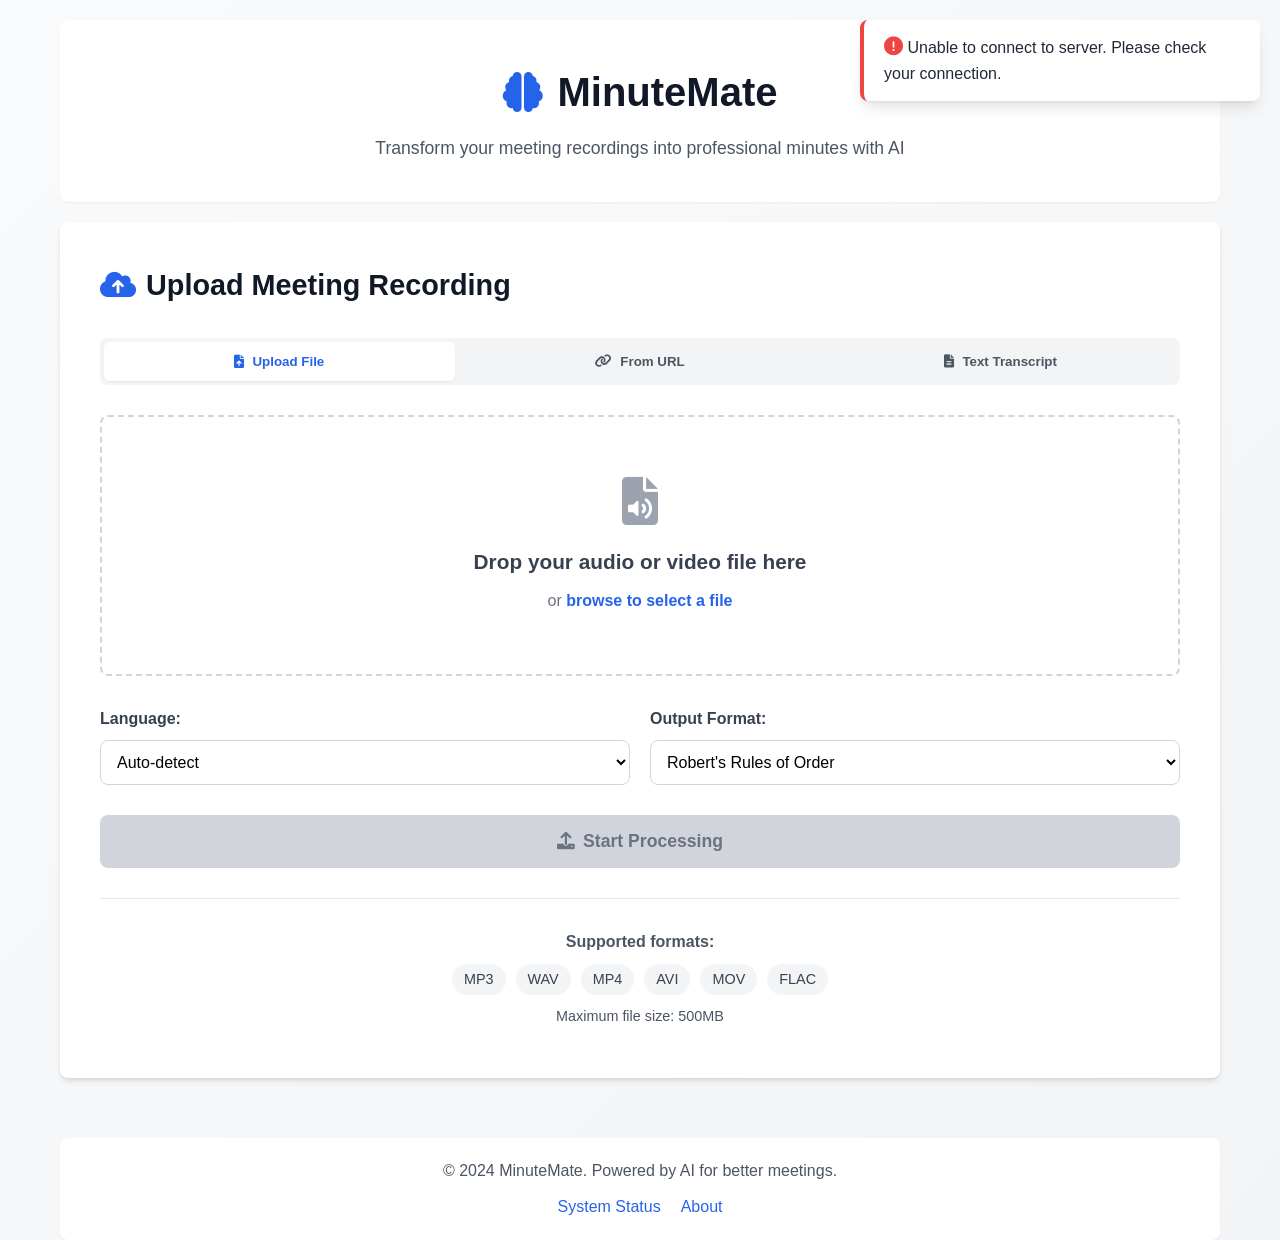
==== frontend/index.html @ aeebe265 "basic working" ====
<!DOCTYPE html>
<html lang="en">
<head>
    <meta charset="UTF-8">
    <meta name="viewport" content="width=device-width, initial-scale=1.0">
    <title>MinuteMate - AI-Powered Meeting Minutes</title>
    <link rel="stylesheet" href="styles.css">
    <link href="https://cdnjs.cloudflare.com/ajax/libs/font-awesome/6.0.0/css/all.min.css" rel="stylesheet">
</head>
<body>
    <div class="container">
        <!-- Header -->
        <header class="header">
            <div class="logo">
                <i class="fas fa-brain"></i>
                <h1>MinuteMate</h1>
            </div>
            <p class="tagline">Transform your meeting recordings into professional minutes with AI</p>
        </header>

        <!-- Main Content -->
        <main class="main-content">
            <!-- Upload Section -->
            <section id="upload-section" class="section active">
                <div class="upload-container">
                    <h2><i class="fas fa-cloud-upload-alt"></i> Upload Meeting Recording</h2>

                    <!-- Upload Method Selector -->
                    <div class="upload-method-selector">
                        <button class="method-btn active" id="file-method-btn" data-method="file">
                            <i class="fas fa-file-upload"></i>
                            Upload File
                        </button>
                        <button class="method-btn" id="url-method-btn" data-method="url">
                            <i class="fas fa-link"></i>
                            From URL
                        </button>
                        <button class="method-btn" id="transcript-method-btn" data-method="transcript">
                            <i class="fas fa-file-alt"></i>
                            Text Transcript
                        </button>
                    </div>
                    
                    <!-- File Upload Area -->
                    <div class="upload-area" id="upload-area">
                        <div class="upload-content">
                            <i class="fas fa-file-audio upload-icon"></i>
                            <h3>Drop your audio or video file here</h3>
                            <p>or <span class="browse-link">browse to select a file</span></p>
                            <input type="file" id="file-input" accept="audio/*,video/*" hidden>
                        </div>
                    </div>

                    <!-- URL Upload Area -->
                    <div class="url-upload-area" id="url-upload-area" style="display: none;">
                        <div class="url-input-container">
                            <i class="fas fa-link url-icon"></i>
                            <h3>Enter Meeting Recording URL</h3>
                            <p>Paste the URL of your meeting recording (Zoom, Google Meet, etc.)</p>

                            <div class="url-input-group">
                                <input type="url" id="url-input" placeholder="https://example.com/recording.mp4" />
                                <button type="button" id="url-validate-btn">
                                    <i class="fas fa-check"></i>
                                    Validate
                                </button>
                            </div>

                            <div class="url-filename-group" style="display: none;">
                                <label for="url-filename">Custom filename (optional):</label>
                                <input type="text" id="url-filename" placeholder="my-meeting-recording.mp4" />
                            </div>
                        </div>

                        <div class="url-examples">
                            <p><strong>Supported URL types:</strong></p>
                            <div class="platform-tags">
                                <span class="platform-tag">Zoom Cloud</span>
                                <span class="platform-tag">Google Drive</span>
                                <span class="platform-tag">Dropbox</span>
                                <span class="platform-tag">OneDrive</span>
                                <span class="platform-tag">Direct Links</span>
                            </div>

                            <div class="url-help">
                                <p><strong>Examples of supported URLs:</strong></p>
                                <ul>
                                    <li>Zoom cloud recording download links</li>
                                    <li>Google Drive direct download links</li>
                                    <li>Dropbox shared file links</li>
                                    <li>Direct HTTP/HTTPS links to .mp3, .mp4, .wav files</li>
                                </ul>

                                <p><strong>Note:</strong> YouTube, Vimeo, and other streaming platforms are not supported. Please download the file first and upload it directly.</p>
                            </div>
                        </div>
                    </div>

                    <!-- Transcript Upload Area -->
                    <div class="transcript-upload-area" id="transcript-upload-area" style="display: none;">
                        <div class="transcript-input-container">
                            <i class="fas fa-file-alt transcript-icon"></i>
                            <h3>Upload or Paste Meeting Transcript</h3>
                            <p>Upload a text file or paste your meeting transcript directly</p>

                            <!-- File Upload Option -->
                            <div class="transcript-file-upload">
                                <div class="upload-area small">
                                    <div class="upload-content">
                                        <i class="fas fa-file-text upload-icon"></i>
                                        <p class="upload-text">Drop transcript file here</p>
                                        <p class="upload-subtext">or click to browse</p>
                                        <p class="file-types">Supports: TXT, DOCX, PDF</p>
                                    </div>
                                    <input type="file" id="transcript-file-input" accept=".txt,.doc,.docx,.pdf" hidden>
                                </div>
                            </div>

                            <!-- Text Input Option -->
                            <div class="transcript-text-section">
                                <h4>Or paste your transcript text:</h4>
                                <textarea id="transcript-text" placeholder="Paste your meeting transcript here...

Example:
John Smith: Good morning everyone, let's start today's meeting.
Jane Doe: Thank you John. First item on the agenda is the budget review.
Bob Johnson: I'd like to make a motion to approve the quarterly budget.
Alice Williams: I second that motion.
John Smith: All in favor? [Multiple voices: Aye] Motion carries."></textarea>
                                <div class="transcript-actions">
                                    <button class="btn secondary" id="clear-transcript-btn">Clear Text</button>
                                    <button class="btn primary" id="process-transcript-btn">Process Transcript</button>
                                </div>
                            </div>
                        </div>
                    </div>

                    <div class="file-info" id="file-info" style="display: none;">
                        <div class="file-details">
                            <i class="fas fa-file"></i>
                            <div class="file-text">
                                <span class="file-name" id="file-name"></span>
                                <span class="file-size" id="file-size"></span>
                            </div>
                            <button class="remove-file" id="remove-file">
                                <i class="fas fa-times"></i>
                            </button>
                        </div>
                    </div>

                    <div class="upload-options">
                        <div class="option-group">
                            <label for="language-select">Language:</label>
                            <select id="language-select">
                                <option value="auto">Auto-detect</option>
                                <option value="en">English</option>
                                <option value="es">Spanish</option>
                                <option value="fr">French</option>
                                <option value="de">German</option>
                                <option value="it">Italian</option>
                                <option value="pt">Portuguese</option>
                            </select>
                        </div>
                        
                        <div class="option-group">
                            <label for="format-select">Output Format:</label>
                            <select id="format-select">
                                <option value="roberts_rules">Robert's Rules of Order</option>
                                <option value="informal">Informal</option>
                                <option value="corporate">Corporate</option>
                            </select>
                        </div>
                    </div>

                    <button class="upload-btn" id="upload-btn" disabled>
                        <i class="fas fa-upload"></i>
                        Start Processing
                    </button>

                    <div class="supported-formats">
                        <p><strong>Supported formats:</strong></p>
                        <div class="format-tags">
                            <span class="format-tag">MP3</span>
                            <span class="format-tag">WAV</span>
                            <span class="format-tag">MP4</span>
                            <span class="format-tag">AVI</span>
                            <span class="format-tag">MOV</span>
                            <span class="format-tag">FLAC</span>
                        </div>
                        <p class="size-limit">Maximum file size: 500MB</p>
                    </div>
                </div>
            </section>

            <!-- Processing Section -->
            <section id="processing-section" class="section">
                <div class="processing-container">
                    <h2><i class="fas fa-cogs"></i> Processing Your Recording</h2>
                    
                    <div class="job-info">
                        <div class="job-detail">
                            <span class="label">Job ID:</span>
                            <span class="value" id="job-id"></span>
                        </div>
                        <div class="job-detail">
                            <span class="label">File:</span>
                            <span class="value" id="processing-filename"></span>
                        </div>
                        <div class="job-detail">
                            <span class="label">Size:</span>
                            <span class="value" id="processing-filesize"></span>
                        </div>
                    </div>

                    <div class="progress-container">
                        <div class="progress-bar">
                            <div class="progress-fill" id="progress-fill"></div>
                        </div>
                        <div class="progress-text">
                            <span id="progress-percentage">0%</span>
                            <span id="progress-stage">Uploading...</span>
                        </div>
                    </div>

                    <div class="processing-steps">
                        <div class="step" id="step-upload">
                            <div class="step-icon">
                                <i class="fas fa-upload"></i>
                            </div>
                            <div class="step-content">
                                <h4>Upload & Validation</h4>
                                <p>Uploading and validating your file</p>
                            </div>
                            <div class="step-status">
                                <i class="fas fa-spinner fa-spin"></i>
                            </div>
                        </div>

                        <div class="step" id="step-transcription">
                            <div class="step-icon">
                                <i class="fas fa-microphone"></i>
                            </div>
                            <div class="step-content">
                                <h4>Transcription</h4>
                                <p>Converting audio to text using AI</p>
                            </div>
                            <div class="step-status">
                                <i class="fas fa-clock"></i>
                            </div>
                        </div>

                        <div class="step" id="step-parsing">
                            <div class="step-icon">
                                <i class="fas fa-search"></i>
                            </div>
                            <div class="step-content">
                                <h4>Content Analysis</h4>
                                <p>Identifying motions, votes, and discussions</p>
                            </div>
                            <div class="step-status">
                                <i class="fas fa-clock"></i>
                            </div>
                        </div>

                        <div class="step" id="step-formatting">
                            <div class="step-icon">
                                <i class="fas fa-file-alt"></i>
                            </div>
                            <div class="step-content">
                                <h4>Formatting</h4>
                                <p>Creating professional meeting minutes</p>
                            </div>
                            <div class="step-status">
                                <i class="fas fa-clock"></i>
                            </div>
                        </div>
                    </div>

                    <div class="processing-actions">
                        <button class="cancel-btn" id="cancel-btn">
                            <i class="fas fa-times"></i>
                            Cancel Processing
                        </button>
                    </div>
                </div>
            </section>

            <!-- Results Section -->
            <section id="results-section" class="section">
                <div class="results-container">
                    <h2><i class="fas fa-check-circle"></i> Processing Complete!</h2>
                    
                    <div class="results-summary">
                        <div class="summary-item">
                            <i class="fas fa-clock"></i>
                            <div>
                                <span class="summary-label">Processing Time</span>
                                <span class="summary-value" id="processing-time"></span>
                            </div>
                        </div>
                        <div class="summary-item">
                            <i class="fas fa-users"></i>
                            <div>
                                <span class="summary-label">Attendees Found</span>
                                <span class="summary-value" id="attendees-count"></span>
                            </div>
                        </div>
                        <div class="summary-item">
                            <i class="fas fa-gavel"></i>
                            <div>
                                <span class="summary-label">Motions Identified</span>
                                <span class="summary-value" id="motions-count"></span>
                            </div>
                        </div>
                    </div>

                    <div class="download-section">
                        <h3>Download Your Meeting Minutes</h3>
                        <div class="download-options">
                            <button class="download-btn primary" id="download-docx">
                                <i class="fas fa-file-alt"></i>
                                Download Meeting Minutes
                            </button>
                            <button class="download-btn secondary" id="download-pdf">
                                <i class="fas fa-file-alt"></i>
                                Download (JSON Format)
                            </button>
                            <button class="download-btn secondary" id="view-preview">
                                <i class="fas fa-eye"></i>
                                Preview
                            </button>
                        </div>
                    </div>

                    <div class="results-actions">
                        <button class="new-upload-btn" id="new-upload-btn">
                            <i class="fas fa-plus"></i>
                            Process Another Recording
                        </button>
                    </div>
                </div>
            </section>

            <!-- Error Section -->
            <section id="error-section" class="section">
                <div class="error-container">
                    <h2><i class="fas fa-exclamation-triangle"></i> Processing Failed</h2>
                    
                    <div class="error-message">
                        <p id="error-text"></p>
                        <p class="error-id">Error ID: <span id="error-id"></span></p>
                    </div>

                    <div class="error-actions">
                        <button class="retry-btn" id="retry-btn">
                            <i class="fas fa-redo"></i>
                            Try Again
                        </button>
                        <button class="new-upload-btn" id="error-new-upload-btn">
                            <i class="fas fa-upload"></i>
                            Upload Different File
                        </button>
                    </div>
                </div>
            </section>
        </main>

        <!-- Footer -->
        <footer class="footer">
            <p>&copy; 2024 MinuteMate. Powered by AI for better meetings.</p>
            <div class="footer-links">
                <a href="#" id="health-check">System Status</a>
                <a href="#" id="about-link">About</a>
            </div>
        </footer>
    </div>

    <!-- Loading Overlay -->
    <div class="loading-overlay" id="loading-overlay">
        <div class="loading-spinner">
            <i class="fas fa-spinner fa-spin"></i>
            <p>Loading...</p>
        </div>
    </div>

    <!-- Notification Toast -->
    <div class="toast" id="toast">
        <div class="toast-content">
            <i class="toast-icon"></i>
            <span class="toast-message"></span>
        </div>
    </div>

    <script src="script.js"></script>
</body>
</html>
---- frontend/styles.css ----
/* MinuteMate Frontend Styles */

:root {
    --primary-color: #2563eb;
    --primary-dark: #1d4ed8;
    --secondary-color: #10b981;
    --danger-color: #ef4444;
    --warning-color: #f59e0b;
    --gray-50: #f9fafb;
    --gray-100: #f3f4f6;
    --gray-200: #e5e7eb;
    --gray-300: #d1d5db;
    --gray-400: #9ca3af;
    --gray-500: #6b7280;
    --gray-600: #4b5563;
    --gray-700: #374151;
    --gray-800: #1f2937;
    --gray-900: #111827;
    --border-radius: 8px;
    --shadow-sm: 0 1px 2px 0 rgb(0 0 0 / 0.05);
    --shadow-md: 0 4px 6px -1px rgb(0 0 0 / 0.1), 0 2px 4px -2px rgb(0 0 0 / 0.1);
    --shadow-lg: 0 10px 15px -3px rgb(0 0 0 / 0.1), 0 4px 6px -4px rgb(0 0 0 / 0.1);
    --transition: all 0.2s ease-in-out;
}

* {
    margin: 0;
    padding: 0;
    box-sizing: border-box;
}

body {
    font-family: -apple-system, BlinkMacSystemFont, 'Segoe UI', Roboto, Oxygen, Ubuntu, Cantarell, sans-serif;
    line-height: 1.6;
    color: var(--gray-800);
    background: linear-gradient(135deg, var(--gray-50) 0%, var(--gray-100) 100%);
    min-height: 100vh;
}

.container {
    max-width: 1200px;
    margin: 0 auto;
    padding: 0 20px;
    min-height: 100vh;
    display: flex;
    flex-direction: column;
}

/* Header */
.header {
    text-align: center;
    padding: 40px 0;
    background: white;
    margin: 20px 0;
    border-radius: var(--border-radius);
    box-shadow: var(--shadow-sm);
}

.logo {
    display: flex;
    align-items: center;
    justify-content: center;
    gap: 15px;
    margin-bottom: 10px;
}

.logo i {
    font-size: 2.5rem;
    color: var(--primary-color);
}

.logo h1 {
    font-size: 2.5rem;
    font-weight: 700;
    color: var(--gray-900);
}

.tagline {
    font-size: 1.1rem;
    color: var(--gray-600);
    max-width: 600px;
    margin: 0 auto;
}

/* Main Content */
.main-content {
    flex: 1;
    margin-bottom: 40px;
}

.section {
    display: none;
    background: white;
    border-radius: var(--border-radius);
    box-shadow: var(--shadow-md);
    padding: 40px;
    margin-bottom: 20px;
}

.section.active {
    display: block;
}

.section h2 {
    font-size: 1.8rem;
    font-weight: 600;
    color: var(--gray-900);
    margin-bottom: 30px;
    display: flex;
    align-items: center;
    gap: 10px;
}

.section h2 i {
    color: var(--primary-color);
}

/* Upload Section */
.upload-method-selector {
    display: flex;
    gap: 10px;
    margin-bottom: 30px;
    background: var(--gray-100);
    padding: 4px;
    border-radius: var(--border-radius);
}

.method-btn {
    flex: 1;
    padding: 12px 20px;
    border: none;
    border-radius: calc(var(--border-radius) - 2px);
    background: transparent;
    color: var(--gray-600);
    font-weight: 600;
    cursor: pointer;
    transition: var(--transition);
    display: flex;
    align-items: center;
    justify-content: center;
    gap: 8px;
}

.method-btn.active {
    background: white;
    color: var(--primary-color);
    box-shadow: var(--shadow-sm);
}

.method-btn:hover:not(.active) {
    color: var(--gray-800);
}

.upload-area {
    border: 2px dashed var(--gray-300);
    border-radius: var(--border-radius);
    padding: 60px 20px;
    text-align: center;
    transition: var(--transition);
    cursor: pointer;
    margin-bottom: 30px;
}

.upload-area:hover,
.upload-area.dragover {
    border-color: var(--primary-color);
    background-color: var(--gray-50);
}

.upload-content {
    pointer-events: none;
}

.upload-icon {
    font-size: 3rem;
    color: var(--gray-400);
    margin-bottom: 20px;
}

.upload-area h3 {
    font-size: 1.3rem;
    color: var(--gray-700);
    margin-bottom: 10px;
}

.upload-area p {
    color: var(--gray-500);
    font-size: 1rem;
}

.browse-link {
    color: var(--primary-color);
    font-weight: 600;
    cursor: pointer;
}

.browse-link:hover {
    text-decoration: underline;
}

/* URL Upload Area */
.url-upload-area {
    border: 2px solid var(--gray-300);
    border-radius: var(--border-radius);
    padding: 40px 20px;
    text-align: center;
    margin-bottom: 30px;
    background: var(--gray-50);
}

.url-input-container {
    max-width: 500px;
    margin: 0 auto;
}

.url-icon {
    font-size: 3rem;
    color: var(--primary-color);
    margin-bottom: 20px;
}

.url-upload-area h3 {
    font-size: 1.3rem;
    color: var(--gray-700);
    margin-bottom: 10px;
}

.url-upload-area p {
    color: var(--gray-500);
    font-size: 1rem;
    margin-bottom: 25px;
}

.url-input-group {
    display: flex;
    gap: 10px;
    margin-bottom: 20px;
}

.url-input-group input[type="url"] {
    flex: 1;
    padding: 12px 16px;
    border: 1px solid var(--gray-300);
    border-radius: var(--border-radius);
    font-size: 1rem;
    transition: var(--transition);
}

.url-input-group input[type="url"]:focus {
    outline: none;
    border-color: var(--primary-color);
    box-shadow: 0 0 0 3px rgb(37 99 235 / 0.1);
}

.url-input-group input[type="url"].error {
    border-color: var(--danger-color);
    box-shadow: 0 0 0 3px rgb(239 68 68 / 0.1);
}

.url-input-group input[type="url"].valid {
    border-color: var(--secondary-color);
    box-shadow: 0 0 0 3px rgb(16 185 129 / 0.1);
}

#url-validate-btn {
    padding: 12px 20px;
    border: none;
    border-radius: var(--border-radius);
    background: var(--primary-color);
    color: white;
    font-weight: 600;
    cursor: pointer;
    transition: var(--transition);
    display: flex;
    align-items: center;
    gap: 8px;
    white-space: nowrap;
}

#url-validate-btn:hover {
    background: var(--primary-dark);
}

#url-validate-btn:disabled {
    background: var(--gray-300);
    color: var(--gray-500);
    cursor: not-allowed;
}

.url-filename-group {
    margin-bottom: 20px;
}

.url-filename-group label {
    display: block;
    font-weight: 600;
    color: var(--gray-700);
    margin-bottom: 8px;
    text-align: left;
}

.url-filename-group input {
    width: 100%;
    padding: 12px 16px;
    border: 1px solid var(--gray-300);
    border-radius: var(--border-radius);
    font-size: 1rem;
    transition: var(--transition);
}

.url-filename-group input:focus {
    outline: none;
    border-color: var(--primary-color);
    box-shadow: 0 0 0 3px rgb(37 99 235 / 0.1);
}

.url-examples {
    margin-top: 30px;
    padding-top: 20px;
    border-top: 1px solid var(--gray-200);
}

.url-examples p {
    color: var(--gray-600);
    margin-bottom: 10px;
}

.platform-tags {
    display: flex;
    justify-content: center;
    gap: 10px;
    flex-wrap: wrap;
}

.platform-tag {
    background: var(--primary-color);
    color: white;
    padding: 4px 12px;
    border-radius: 20px;
    font-size: 0.9rem;
    font-weight: 500;
}

.url-help {
    margin-top: 20px;
    padding: 20px;
    background: var(--gray-100);
    border-radius: var(--border-radius);
    text-align: left;
}

.url-help p {
    margin-bottom: 10px;
    color: var(--gray-700);
    font-size: 0.9rem;
}

.url-help ul {
    margin: 10px 0 15px 20px;
    color: var(--gray-600);
    font-size: 0.9rem;
}

.url-help li {
    margin-bottom: 5px;
}

/* File Info */
.file-info {
    background: var(--gray-50);
    border: 1px solid var(--gray-200);
    border-radius: var(--border-radius);
    padding: 20px;
    margin-bottom: 30px;
}

.file-details {
    display: flex;
    align-items: center;
    gap: 15px;
}

.file-details i {
    font-size: 1.5rem;
    color: var(--primary-color);
}

.file-text {
    flex: 1;
    display: flex;
    flex-direction: column;
}

.file-name {
    font-weight: 600;
    color: var(--gray-900);
}

.file-size {
    font-size: 0.9rem;
    color: var(--gray-500);
}

.remove-file {
    background: none;
    border: none;
    color: var(--gray-400);
    cursor: pointer;
    padding: 5px;
    border-radius: 50%;
    transition: var(--transition);
}

.remove-file:hover {
    background: var(--gray-200);
    color: var(--danger-color);
}

/* Upload Options */
.upload-options {
    display: grid;
    grid-template-columns: 1fr 1fr;
    gap: 20px;
    margin-bottom: 30px;
}

.option-group {
    display: flex;
    flex-direction: column;
    gap: 8px;
}

.option-group label {
    font-weight: 600;
    color: var(--gray-700);
}

.option-group select {
    padding: 12px;
    border: 1px solid var(--gray-300);
    border-radius: var(--border-radius);
    font-size: 1rem;
    background: white;
    transition: var(--transition);
}

.option-group select:focus {
    outline: none;
    border-color: var(--primary-color);
    box-shadow: 0 0 0 3px rgb(37 99 235 / 0.1);
}

/* Buttons */
.upload-btn,
.download-btn,
.cancel-btn,
.retry-btn,
.new-upload-btn {
    padding: 12px 24px;
    border: none;
    border-radius: var(--border-radius);
    font-size: 1rem;
    font-weight: 600;
    cursor: pointer;
    transition: var(--transition);
    display: inline-flex;
    align-items: center;
    gap: 8px;
    text-decoration: none;
}

.upload-btn {
    background: var(--primary-color);
    color: white;
    width: 100%;
    justify-content: center;
    padding: 16px;
    font-size: 1.1rem;
}

.upload-btn:hover:not(:disabled) {
    background: var(--primary-dark);
    transform: translateY(-1px);
    box-shadow: var(--shadow-lg);
}

.upload-btn:disabled {
    background: var(--gray-300);
    color: var(--gray-500);
    cursor: not-allowed;
}

.download-btn.primary {
    background: var(--secondary-color);
    color: white;
}

.download-btn.secondary {
    background: var(--gray-100);
    color: var(--gray-700);
    border: 1px solid var(--gray-300);
}

.download-btn:hover {
    transform: translateY(-1px);
    box-shadow: var(--shadow-md);
}

.cancel-btn {
    background: var(--danger-color);
    color: white;
}

.retry-btn,
.new-upload-btn {
    background: var(--primary-color);
    color: white;
}

/* Supported Formats */
.supported-formats {
    text-align: center;
    margin-top: 30px;
    padding-top: 30px;
    border-top: 1px solid var(--gray-200);
}

.supported-formats p {
    color: var(--gray-600);
    margin-bottom: 10px;
}

.format-tags {
    display: flex;
    justify-content: center;
    gap: 10px;
    flex-wrap: wrap;
    margin-bottom: 10px;
}

.format-tag {
    background: var(--gray-100);
    color: var(--gray-700);
    padding: 4px 12px;
    border-radius: 20px;
    font-size: 0.9rem;
    font-weight: 500;
}

.size-limit {
    font-size: 0.9rem;
    color: var(--gray-500);
}

/* Processing Section */
.job-info {
    background: var(--gray-50);
    border-radius: var(--border-radius);
    padding: 20px;
    margin-bottom: 30px;
}

.job-detail {
    display: flex;
    justify-content: space-between;
    margin-bottom: 10px;
}

.job-detail:last-child {
    margin-bottom: 0;
}

.job-detail .label {
    font-weight: 600;
    color: var(--gray-700);
}

.job-detail .value {
    color: var(--gray-900);
    font-family: monospace;
}

/* Progress Bar */
.progress-container {
    margin-bottom: 40px;
}

.progress-bar {
    width: 100%;
    height: 12px;
    background: var(--gray-200);
    border-radius: 6px;
    overflow: hidden;
    margin-bottom: 10px;
}

.progress-fill {
    height: 100%;
    background: linear-gradient(90deg, var(--primary-color), var(--secondary-color));
    width: 0%;
    transition: width 0.3s ease;
}

.progress-text {
    display: flex;
    justify-content: space-between;
    font-size: 0.9rem;
    color: var(--gray-600);
}

/* Processing Steps */
.processing-steps {
    display: flex;
    flex-direction: column;
    gap: 20px;
    margin-bottom: 40px;
}

.step {
    display: flex;
    align-items: center;
    gap: 20px;
    padding: 20px;
    background: var(--gray-50);
    border-radius: var(--border-radius);
    border-left: 4px solid var(--gray-300);
    transition: var(--transition);
}

.step.active {
    border-left-color: var(--primary-color);
    background: rgb(37 99 235 / 0.05);
}

.step.completed {
    border-left-color: var(--secondary-color);
    background: rgb(16 185 129 / 0.05);
}

.step.error {
    border-left-color: var(--danger-color);
    background: rgb(239 68 68 / 0.05);
}

.step-icon {
    width: 40px;
    height: 40px;
    border-radius: 50%;
    background: var(--gray-200);
    display: flex;
    align-items: center;
    justify-content: center;
    color: var(--gray-600);
}

.step.active .step-icon {
    background: var(--primary-color);
    color: white;
}

.step.completed .step-icon {
    background: var(--secondary-color);
    color: white;
}

.step.error .step-icon {
    background: var(--danger-color);
    color: white;
}

.step-content {
    flex: 1;
}

.step-content h4 {
    font-weight: 600;
    color: var(--gray-900);
    margin-bottom: 5px;
}

.step-content p {
    color: var(--gray-600);
    font-size: 0.9rem;
}

.step-status i {
    color: var(--gray-400);
}

.step.active .step-status i {
    color: var(--primary-color);
}

.step.completed .step-status i {
    color: var(--secondary-color);
}

.step.error .step-status i {
    color: var(--danger-color);
}

/* Results Section */
.results-summary {
    display: grid;
    grid-template-columns: repeat(auto-fit, minmax(200px, 1fr));
    gap: 20px;
    margin-bottom: 40px;
}

.summary-item {
    background: var(--gray-50);
    padding: 20px;
    border-radius: var(--border-radius);
    display: flex;
    align-items: center;
    gap: 15px;
}

.summary-item i {
    font-size: 1.5rem;
    color: var(--primary-color);
}

.summary-item div {
    display: flex;
    flex-direction: column;
}

.summary-label {
    font-size: 0.9rem;
    color: var(--gray-600);
}

.summary-value {
    font-size: 1.2rem;
    font-weight: 600;
    color: var(--gray-900);
}

.download-section {
    margin-bottom: 40px;
}

.download-section h3 {
    margin-bottom: 20px;
    color: var(--gray-900);
}

.download-options {
    display: flex;
    gap: 15px;
    flex-wrap: wrap;
}

/* Error Section */
.error-container {
    text-align: center;
}

.error-message {
    background: rgb(239 68 68 / 0.1);
    border: 1px solid rgb(239 68 68 / 0.2);
    border-radius: var(--border-radius);
    padding: 30px;
    margin-bottom: 30px;
}

.error-message p {
    color: var(--danger-color);
    margin-bottom: 10px;
}

.error-id {
    font-family: monospace;
    font-size: 0.9rem;
    color: var(--gray-600);
}

.error-actions {
    display: flex;
    gap: 15px;
    justify-content: center;
    flex-wrap: wrap;
}

/* Footer */
.footer {
    background: white;
    padding: 20px 0;
    border-radius: var(--border-radius);
    box-shadow: var(--shadow-sm);
    text-align: center;
    margin-top: auto;
}

.footer p {
    color: var(--gray-600);
    margin-bottom: 10px;
}

.footer-links {
    display: flex;
    justify-content: center;
    gap: 20px;
}

.footer-links a {
    color: var(--primary-color);
    text-decoration: none;
    font-weight: 500;
}

.footer-links a:hover {
    text-decoration: underline;
}

/* Loading Overlay */
.loading-overlay {
    position: fixed;
    top: 0;
    left: 0;
    width: 100%;
    height: 100%;
    background: rgba(0, 0, 0, 0.5);
    display: none;
    align-items: center;
    justify-content: center;
    z-index: 1000;
}

.loading-overlay.show {
    display: flex;
}

.loading-spinner {
    background: white;
    padding: 40px;
    border-radius: var(--border-radius);
    text-align: center;
    box-shadow: var(--shadow-lg);
}

.loading-spinner i {
    font-size: 2rem;
    color: var(--primary-color);
    margin-bottom: 15px;
}

.loading-spinner p {
    color: var(--gray-700);
    font-weight: 500;
}

/* Toast Notifications */
.toast {
    position: fixed;
    top: 20px;
    right: 20px;
    background: white;
    border-radius: var(--border-radius);
    box-shadow: var(--shadow-lg);
    padding: 15px 20px;
    display: none;
    align-items: center;
    gap: 10px;
    z-index: 1001;
    max-width: 400px;
    border-left: 4px solid var(--primary-color);
}

.toast.show {
    display: flex;
    animation: slideIn 0.3s ease;
}

.toast.success {
    border-left-color: var(--secondary-color);
}

.toast.error {
    border-left-color: var(--danger-color);
}

.toast.warning {
    border-left-color: var(--warning-color);
}

.toast-icon {
    font-size: 1.2rem;
}

.toast.success .toast-icon {
    color: var(--secondary-color);
}

.toast.error .toast-icon {
    color: var(--danger-color);
}

.toast.warning .toast-icon {
    color: var(--warning-color);
}

.toast-message {
    flex: 1;
    color: var(--gray-800);
}

@keyframes slideIn {
    from {
        transform: translateX(100%);
        opacity: 0;
    }
    to {
        transform: translateX(0);
        opacity: 1;
    }
}

/* Responsive Design */
@media (max-width: 768px) {
    .container {
        padding: 0 15px;
    }
    
    .header {
        padding: 30px 20px;
        margin: 15px 0;
    }
    
    .logo {
        flex-direction: column;
        gap: 10px;
    }
    
    .logo h1 {
        font-size: 2rem;
    }
    
    .section {
        padding: 30px 20px;
    }
    
    .upload-options {
        grid-template-columns: 1fr;
    }
    
    .download-options {
        flex-direction: column;
    }
    
    .error-actions {
        flex-direction: column;
    }
    
    .results-summary {
        grid-template-columns: 1fr;
    }
    
    .processing-steps {
        gap: 15px;
    }
    
    .step {
        padding: 15px;
    }

    .transcript-actions {
        flex-direction: column;
    }

    .transcript-actions .btn {
        width: 100%;
    }

    #transcript-text {
        min-height: 150px;
    }
}

/* Transcript Upload Styles */
.transcript-upload-area {
    border: 2px solid var(--gray-300);
    border-radius: var(--border-radius);
    padding: 40px 20px;
    text-align: center;
    margin-bottom: 30px;
    background: var(--gray-50);
}

.transcript-input-container {
    max-width: 600px;
    margin: 0 auto;
}

.transcript-icon {
    font-size: 3rem;
    color: var(--primary-color);
    margin-bottom: 20px;
}

.transcript-upload-area h3 {
    font-size: 1.3rem;
    color: var(--gray-700);
    margin-bottom: 10px;
}

.transcript-upload-area p {
    color: var(--gray-500);
    font-size: 1rem;
    margin-bottom: 25px;
}

.transcript-file-upload {
    margin: 20px 0;
}

.upload-area.small {
    padding: 20px;
    margin: 0;
    border: 1px dashed var(--gray-300);
    cursor: pointer;
    transition: var(--transition);
}

.upload-area.small:hover,
.upload-area.small.dragover {
    border-color: var(--primary-color);
    background-color: var(--gray-50);
}

.upload-area.small .upload-icon {
    font-size: 2rem;
}

.upload-area.small .upload-text {
    font-size: 1rem;
    margin: 8px 0;
}

.upload-area.small .upload-subtext {
    font-size: 0.875rem;
}

.transcript-text-section {
    text-align: left;
    margin-top: 30px;
    padding-top: 30px;
    border-top: 1px solid var(--gray-300);
}

.transcript-text-section h4 {
    margin: 0 0 15px 0;
    color: var(--primary-color);
    text-align: center;
    font-size: 1.1rem;
}

#transcript-text {
    width: 100%;
    min-height: 200px;
    padding: 15px;
    border: 1px solid var(--gray-300);
    border-radius: var(--border-radius);
    font-family: 'Segoe UI', Tahoma, Geneva, Verdana, sans-serif;
    font-size: 0.95rem;
    line-height: 1.5;
    resize: vertical;
    transition: var(--transition);
    box-sizing: border-box;
}

#transcript-text:focus {
    outline: none;
    border-color: var(--primary-color);
    box-shadow: 0 0 0 3px rgb(37 99 235 / 0.1);
}

#transcript-text::placeholder {
    color: var(--gray-400);
    line-height: 1.6;
}

.transcript-actions {
    display: flex;
    gap: 15px;
    justify-content: center;
    margin-top: 20px;
}

.transcript-actions .btn {
    padding: 12px 24px;
    font-weight: 600;
}

.btn {
    padding: 12px 24px;
    border: none;
    border-radius: var(--border-radius);
    font-size: 1rem;
    font-weight: 600;
    cursor: pointer;
    transition: var(--transition);
    display: inline-flex;
    align-items: center;
    gap: 8px;
    text-decoration: none;
}

.btn.primary {
    background: var(--primary-color);
    color: white;
}

.btn.primary:hover:not(:disabled) {
    background: var(--primary-dark);
}

.btn.secondary {
    background: var(--gray-100);
    color: var(--gray-700);
    border: 1px solid var(--gray-300);
}

.btn.secondary:hover:not(:disabled) {
    background: var(--gray-200);
}

.btn:disabled {
    background: var(--gray-300);
    color: var(--gray-500);
    cursor: not-allowed;
}
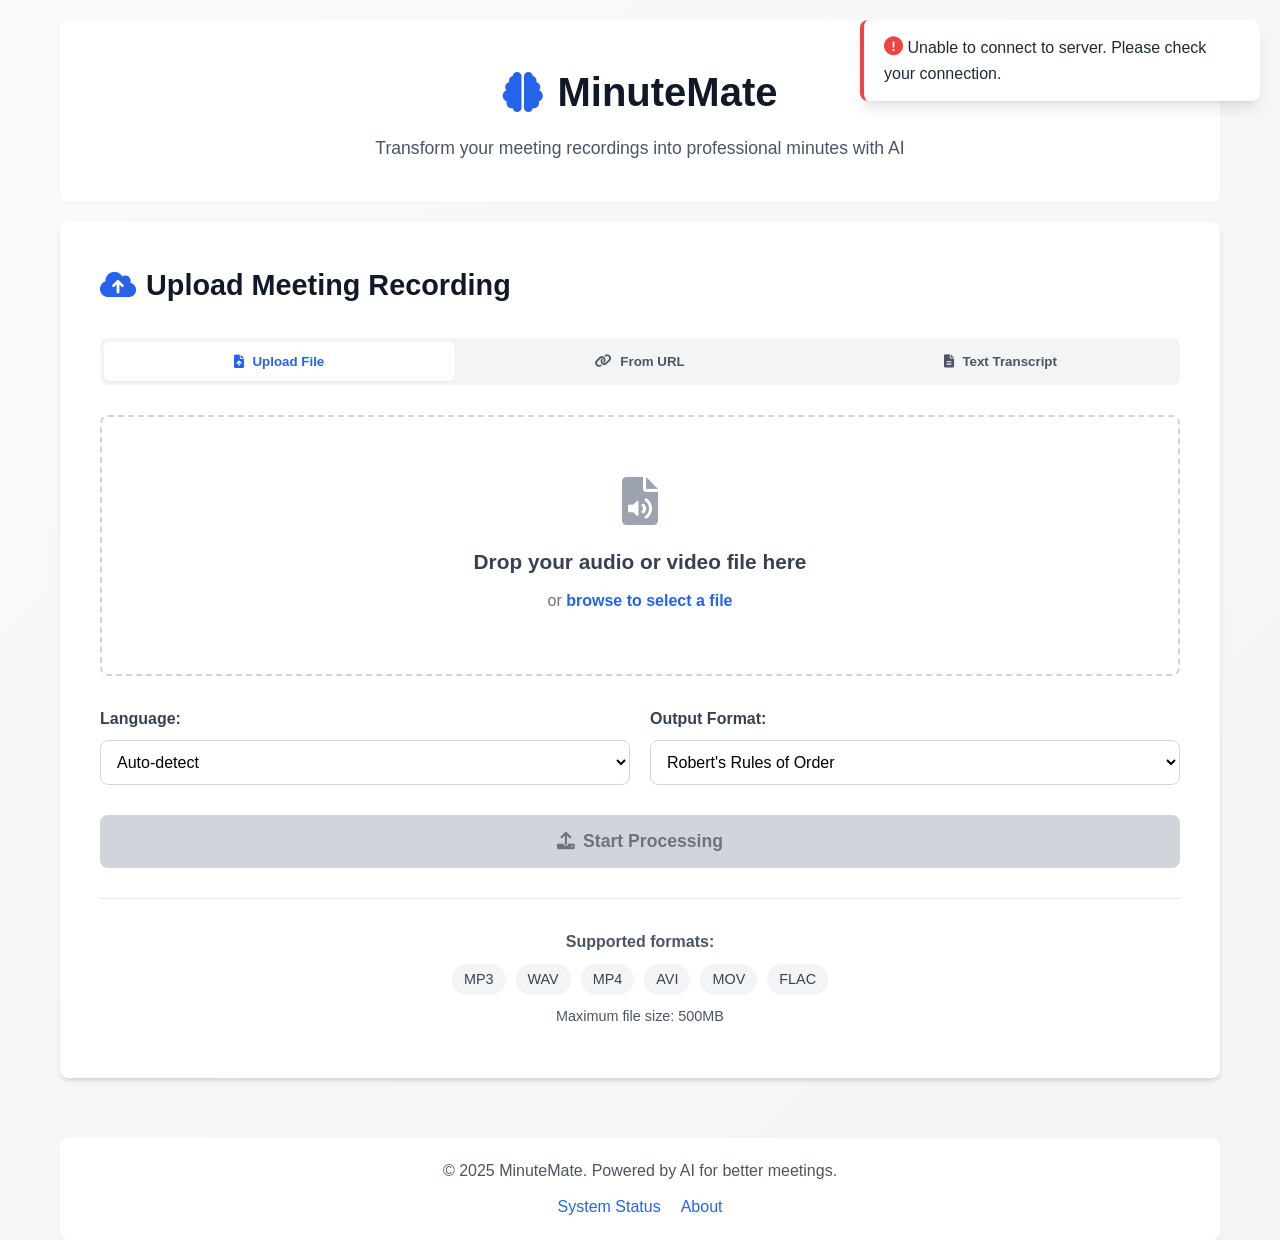
==== commit 82d32640: "docx, html, preview, pdf" ====
--- a/frontend/index.html
+++ b/frontend/index.html
@@ -317,17 +317,21 @@
                     <div class="download-section">
                         <h3>Download Your Meeting Minutes</h3>
                         <div class="download-options">
-                            <button class="download-btn primary" id="download-docx">
-                                <i class="fas fa-file-alt"></i>
-                                Download Meeting Minutes
+                            <button class="download-btn primary" id="download-primary">
+                                <i class="fas fa-file-word"></i>
+                                Download DOCX (Editable)
                             </button>
-                            <button class="download-btn secondary" id="download-pdf">
-                                <i class="fas fa-file-alt"></i>
-                                Download (JSON Format)
+                            <button class="download-btn secondary" id="download-html">
+                                <i class="fas fa-file-code"></i>
+                                Download HTML (Web)
                             </button>
-                            <button class="download-btn secondary" id="view-preview">
+                            <button class="download-btn secondary" id="download-json">
+                                <i class="fas fa-file-code"></i>
+                                Download JSON (Technical)
+                            </button>
+                            <button class="download-btn preview" id="view-preview">
                                 <i class="fas fa-eye"></i>
-                                Preview
+                                Preview HTML
                             </button>
                         </div>
                     </div>
@@ -367,7 +371,7 @@
 
         <!-- Footer -->
         <footer class="footer">
-            <p>&copy; 2024 MinuteMate. Powered by AI for better meetings.</p>
+            <p>&copy; 2025 MinuteMate. Powered by AI for better meetings.</p>
             <div class="footer-links">
                 <a href="#" id="health-check">System Status</a>
                 <a href="#" id="about-link">About</a>
--- a/frontend/styles.css
+++ b/frontend/styles.css
@@ -501,6 +501,12 @@
     border: 1px solid var(--gray-300);
 }
 
+.download-btn.preview {
+    background: var(--primary-color);
+    color: white;
+    border: 1px solid var(--primary-color);
+}
+
 .download-btn:hover {
     transform: translateY(-1px);
     box-shadow: var(--shadow-md);
@@ -1131,3 +1137,82 @@
     color: var(--gray-500);
     cursor: not-allowed;
 }
+
+/* Preview Modal */
+.preview-modal {
+    position: fixed;
+    top: 0;
+    left: 0;
+    width: 100%;
+    height: 100%;
+    background: rgba(0, 0, 0, 0.5);
+    display: flex;
+    justify-content: center;
+    align-items: center;
+    z-index: 1000;
+}
+
+.preview-modal-content {
+    background: white;
+    border-radius: 8px;
+    max-width: 500px;
+    width: 90%;
+    max-height: 80vh;
+    overflow-y: auto;
+    box-shadow: 0 10px 25px rgba(0, 0, 0, 0.2);
+}
+
+.preview-modal-header {
+    display: flex;
+    justify-content: space-between;
+    align-items: center;
+    padding: 20px;
+    border-bottom: 1px solid var(--gray-200);
+}
+
+.preview-modal-header h3 {
+    margin: 0;
+    color: var(--gray-800);
+}
+
+.preview-modal-close {
+    background: none;
+    border: none;
+    font-size: 24px;
+    cursor: pointer;
+    color: var(--gray-500);
+    padding: 0;
+    width: 30px;
+    height: 30px;
+    display: flex;
+    align-items: center;
+    justify-content: center;
+    border-radius: 4px;
+}
+
+.preview-modal-close:hover {
+    background: var(--gray-100);
+    color: var(--gray-700);
+}
+
+.preview-modal-body {
+    padding: 20px;
+}
+
+.preview-modal-body ul {
+    margin: 15px 0;
+    padding-left: 20px;
+}
+
+.preview-modal-body li {
+    margin: 8px 0;
+    color: var(--gray-700);
+}
+
+.preview-modal-footer {
+    padding: 20px;
+    border-top: 1px solid var(--gray-200);
+    display: flex;
+    gap: 10px;
+    justify-content: flex-end;
+}
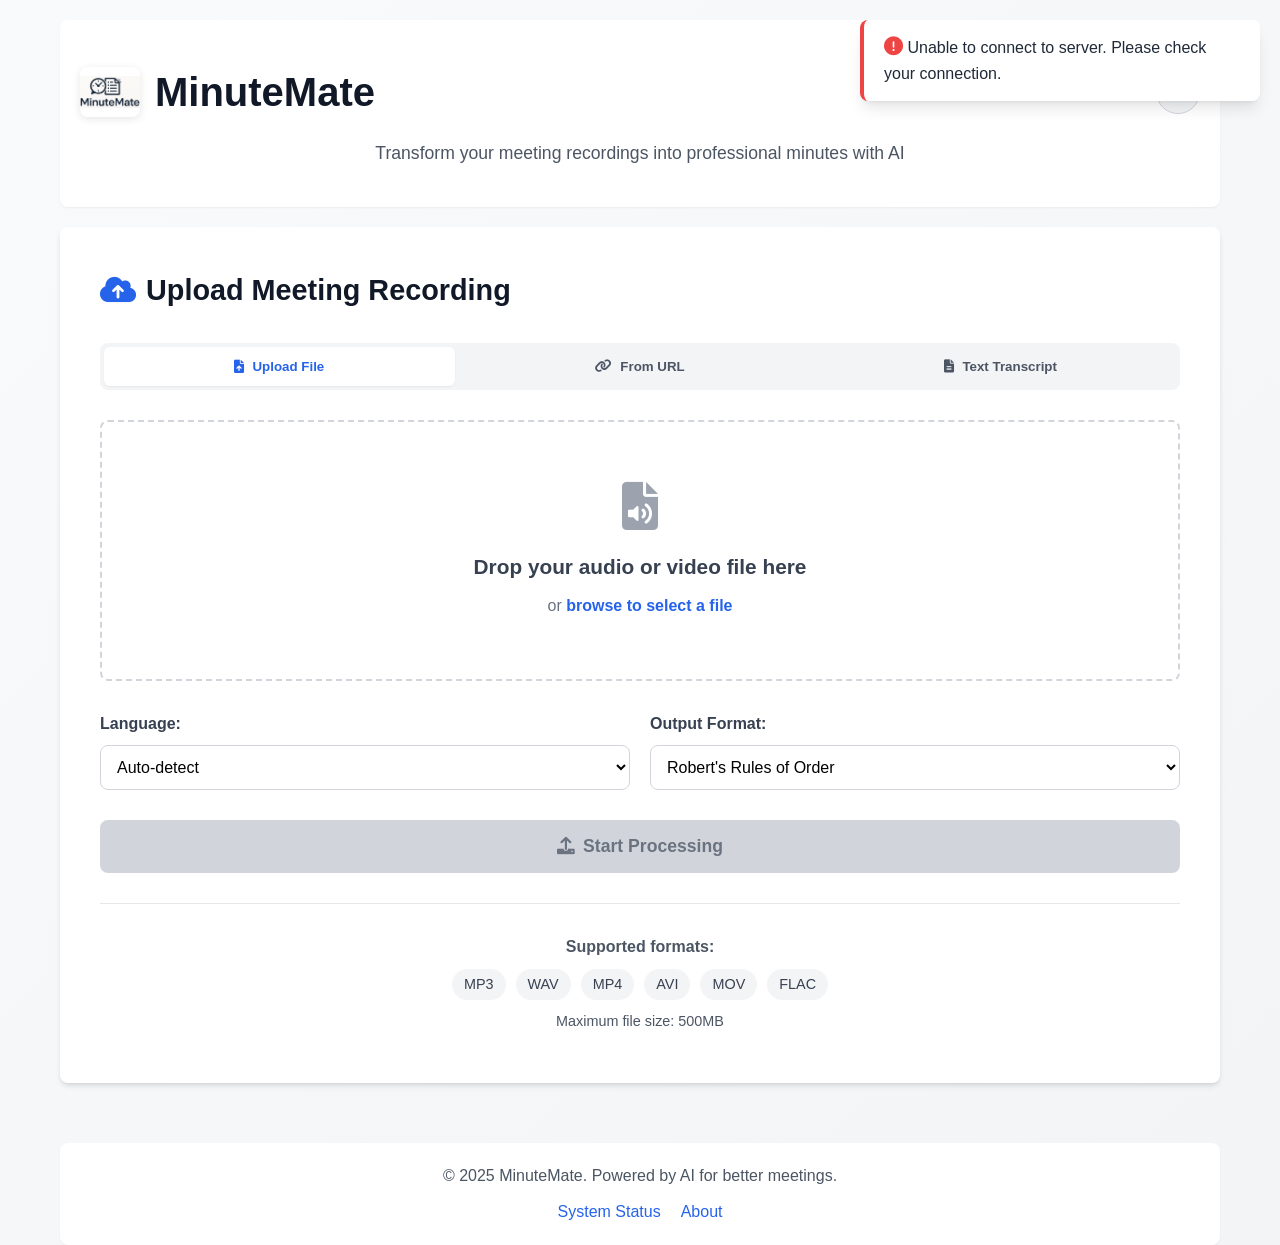
==== commit 2999c33e: "ui/ux improvements, review AI" ====
--- a/frontend/index.html
+++ b/frontend/index.html
@@ -4,6 +4,7 @@
     <meta charset="UTF-8">
     <meta name="viewport" content="width=device-width, initial-scale=1.0">
     <title>MinuteMate - AI-Powered Meeting Minutes</title>
+    <link rel="preload" href="images/logo.png" as="image">
     <link rel="stylesheet" href="styles.css">
     <link href="https://cdnjs.cloudflare.com/ajax/libs/font-awesome/6.0.0/css/all.min.css" rel="stylesheet">
 </head>
@@ -11,9 +12,16 @@
     <div class="container">
         <!-- Header -->
         <header class="header">
-            <div class="logo">
-                <i class="fas fa-brain"></i>
-                <h1>MinuteMate</h1>
+            <div class="header-content">
+                <div class="logo">
+                    <img src="images/logo.png" alt="MinuteMate Logo" class="logo-image">
+                    <h1>MinuteMate</h1>
+                </div>
+                <div class="header-controls">
+                    <button class="theme-toggle" id="theme-toggle" title="Toggle dark mode">
+                        <i class="fas fa-moon"></i>
+                    </button>
+                </div>
             </div>
             <p class="tagline">Transform your meeting recordings into professional minutes with AI</p>
         </header>
@@ -312,6 +320,15 @@
                                 <span class="summary-value" id="motions-count"></span>
                             </div>
                         </div>
+                    </div>
+
+                    <div class="review-section">
+                        <h3>Review & Edit AI Results</h3>
+                        <p>Review the AI-generated content before downloading. Click any section to edit.</p>
+                        <button class="btn secondary" id="review-btn">
+                            <i class="fas fa-edit"></i>
+                            Review & Edit Content
+                        </button>
                     </div>
 
                     <div class="download-section">
--- a/frontend/styles.css
+++ b/frontend/styles.css
@@ -21,6 +21,52 @@
     --shadow-md: 0 4px 6px -1px rgb(0 0 0 / 0.1), 0 2px 4px -2px rgb(0 0 0 / 0.1);
     --shadow-lg: 0 10px 15px -3px rgb(0 0 0 / 0.1), 0 4px 6px -4px rgb(0 0 0 / 0.1);
     --transition: all 0.2s ease-in-out;
+    --primary-light: #dbeafe;
+    --success-color: #22c55e;
+    --success-light: #dcfce7;
+}
+
+/* Dark Mode Variables */
+[data-theme="dark"] {
+    --gray-50: #1f2937;
+    --gray-100: #374151;
+    --gray-200: #4b5563;
+    --gray-300: #6b7280;
+    --gray-400: #9ca3af;
+    --gray-500: #d1d5db;
+    --gray-600: #e5e7eb;
+    --gray-700: #f3f4f6;
+    --gray-800: #f9fafb;
+    --gray-900: #ffffff;
+    --primary-light: rgba(37, 99, 235, 0.1);
+    --success-light: rgba(34, 197, 94, 0.1);
+    --shadow-sm: 0 1px 2px 0 rgb(0 0 0 / 0.3);
+    --shadow-md: 0 4px 6px -1px rgb(0 0 0 / 0.3), 0 2px 4px -2px rgb(0 0 0 / 0.3);
+    --shadow-lg: 0 10px 15px -3px rgb(0 0 0 / 0.3), 0 4px 6px -4px rgb(0 0 0 / 0.3);
+}
+
+[data-theme="dark"] body {
+    background: linear-gradient(135deg, #1f2937 0%, #111827 100%);
+    color: var(--gray-900);
+}
+
+[data-theme="dark"] .theme-toggle {
+    background: var(--gray-200);
+    border-color: var(--gray-300);
+    color: var(--gray-700);
+}
+
+[data-theme="dark"] .theme-toggle:hover {
+    background: var(--gray-300);
+    color: var(--gray-800);
+}
+
+[data-theme="dark"] .logo-image {
+    box-shadow: 0 2px 8px rgba(0, 0, 0, 0.3);
+}
+
+[data-theme="dark"] .logo-image:hover {
+    box-shadow: 0 4px 12px rgba(0, 0, 0, 0.4);
 }
 
 * {
@@ -49,30 +95,86 @@
 /* Header */
 .header {
     text-align: center;
-    padding: 40px 0;
+    padding: 40px 20px;
     background: white;
     margin: 20px 0;
     border-radius: var(--border-radius);
     box-shadow: var(--shadow-sm);
+    position: relative;
+}
+
+.header-content {
+    display: flex;
+    justify-content: space-between;
+    align-items: center;
+    margin-bottom: 15px;
+    max-width: 1200px;
+    margin-left: auto;
+    margin-right: auto;
 }
 
 .logo {
     display: flex;
     align-items: center;
-    justify-content: center;
     gap: 15px;
-    margin-bottom: 10px;
-}
-
-.logo i {
-    font-size: 2.5rem;
-    color: var(--primary-color);
+}
+
+.logo-image {
+    height: 50px;
+    width: auto;
+    max-width: 60px;
+    object-fit: contain;
+    transition: transform 0.3s ease;
+    border-radius: 8px;
+    box-shadow: 0 2px 8px rgba(0, 0, 0, 0.1);
+}
+
+.logo-image:hover {
+    transform: scale(1.05);
+    box-shadow: 0 4px 12px rgba(0, 0, 0, 0.15);
+}
+
+/* Fallback for logo image loading issues */
+.logo-image:not([src]), .logo-image[src=""] {
+    display: none;
+}
+
+.logo-image:not([src]) + h1::before, .logo-image[src=""] + h1::before {
+    content: '🧠 ';
+    font-size: 0.8em;
+    margin-right: 10px;
 }
 
 .logo h1 {
     font-size: 2.5rem;
     font-weight: 700;
     color: var(--gray-900);
+}
+
+.header-controls {
+    display: flex;
+    gap: 10px;
+}
+
+.theme-toggle {
+    background: var(--gray-100);
+    border: 1px solid var(--gray-300);
+    color: var(--gray-600);
+    width: 44px;
+    height: 44px;
+    border-radius: 50%;
+    display: flex;
+    align-items: center;
+    justify-content: center;
+    cursor: pointer;
+    transition: all 0.3s ease;
+    font-size: 1.1rem;
+}
+
+.theme-toggle:hover {
+    background: var(--gray-200);
+    color: var(--gray-800);
+    transform: scale(1.05);
 }
 
 .tagline {
@@ -636,16 +738,21 @@
 .step.active {
     border-left-color: var(--primary-color);
     background: rgb(37 99 235 / 0.05);
+    transform: translateX(5px);
+    box-shadow: 0 4px 12px rgba(59, 130, 246, 0.15);
+    animation: stepActivate 0.5s ease-out;
 }
 
 .step.completed {
     border-left-color: var(--secondary-color);
     background: rgb(16 185 129 / 0.05);
+    animation: stepComplete 0.5s ease-out;
 }
 
 .step.error {
     border-left-color: var(--danger-color);
     background: rgb(239 68 68 / 0.05);
+    animation: stepError 0.5s ease-out;
 }
 
 .step-icon {
@@ -662,16 +769,20 @@
 .step.active .step-icon {
     background: var(--primary-color);
     color: white;
+    animation: pulse 2s infinite;
+    box-shadow: 0 0 0 0 rgba(59, 130, 246, 0.7);
 }
 
 .step.completed .step-icon {
     background: var(--secondary-color);
     color: white;
+    animation: checkmark 0.6s ease-in-out;
 }
 
 .step.error .step-icon {
     background: var(--danger-color);
     color: white;
+    animation: shake 0.5s ease-in-out;
 }
 
 .step-content {
@@ -741,6 +852,49 @@
     font-size: 1.2rem;
     font-weight: 600;
     color: var(--gray-900);
+}
+
+/* Review Section */
+.review-section {
+    margin-bottom: 30px;
+    padding: 25px;
+    background: linear-gradient(135deg, #f0f9ff 0%, #e0f2fe 100%);
+    border-radius: var(--border-radius);
+    border: 1px solid #0ea5e9;
+    border-left: 4px solid #0ea5e9;
+}
+
+.review-section h3 {
+    margin-bottom: 10px;
+    color: #0c4a6e;
+    font-size: 1.2rem;
+    display: flex;
+    align-items: center;
+    gap: 10px;
+}
+
+.review-section h3::before {
+    content: '✨';
+    font-size: 1.1em;
+}
+
+.review-section p {
+    margin-bottom: 20px;
+    color: #0369a1;
+    font-size: 0.95rem;
+}
+
+[data-theme="dark"] .review-section {
+    background: linear-gradient(135deg, rgba(59, 130, 246, 0.1) 0%, rgba(59, 130, 246, 0.05) 100%);
+    border-color: var(--primary-color);
+}
+
+[data-theme="dark"] .review-section h3 {
+    color: var(--primary-color);
+}
+
+[data-theme="dark"] .review-section p {
+    color: var(--gray-600);
 }
 
 .download-section {
@@ -938,7 +1092,12 @@
         flex-direction: column;
         gap: 10px;
     }
-    
+
+    .logo-image {
+        height: 40px;
+        max-width: 50px;
+    }
+
     .logo h1 {
         font-size: 2rem;
     }
@@ -1216,3 +1375,302 @@
     gap: 10px;
     justify-content: flex-end;
 }
+
+/* Review Modal */
+.review-modal {
+    position: fixed;
+    top: 0;
+    left: 0;
+    width: 100%;
+    height: 100%;
+    background: rgba(0, 0, 0, 0.5);
+    display: flex;
+    justify-content: center;
+    align-items: center;
+    z-index: 1001;
+}
+
+.review-modal-content {
+    background: white;
+    border-radius: 12px;
+    max-width: 800px;
+    width: 90%;
+    max-height: 90vh;
+    overflow-y: auto;
+    box-shadow: 0 20px 40px rgba(0, 0, 0, 0.3);
+}
+
+.review-modal-header {
+    display: flex;
+    justify-content: space-between;
+    align-items: center;
+    padding: 25px;
+    border-bottom: 1px solid var(--gray-200);
+    background: linear-gradient(135deg, var(--primary-color) 0%, var(--secondary-color) 100%);
+    color: white;
+    border-radius: 12px 12px 0 0;
+}
+
+.review-modal-header h3 {
+    margin: 0;
+    font-size: 1.3rem;
+    display: flex;
+    align-items: center;
+    gap: 10px;
+}
+
+.review-modal-close {
+    background: rgba(255, 255, 255, 0.2);
+    border: none;
+    font-size: 24px;
+    cursor: pointer;
+    color: white;
+    padding: 5px;
+    width: 35px;
+    height: 35px;
+    display: flex;
+    align-items: center;
+    justify-content: center;
+    border-radius: 50%;
+    transition: background 0.3s ease;
+}
+
+.review-modal-close:hover {
+    background: rgba(255, 255, 255, 0.3);
+}
+
+.review-modal-body {
+    padding: 25px;
+    max-height: 60vh;
+    overflow-y: auto;
+}
+
+.review-section {
+    margin-bottom: 30px;
+    padding: 20px;
+    background: var(--gray-50);
+    border-radius: 8px;
+    border-left: 4px solid var(--primary-color);
+}
+
+.review-section h4 {
+    margin: 0 0 20px 0;
+    color: var(--gray-800);
+    font-size: 1.1rem;
+    display: flex;
+    align-items: center;
+    gap: 10px;
+}
+
+.editable-list {
+    display: flex;
+    flex-direction: column;
+    gap: 10px;
+    margin-bottom: 15px;
+}
+
+.editable-item {
+    display: flex;
+    gap: 10px;
+    align-items: center;
+    padding: 10px;
+    background: white;
+    border-radius: 6px;
+    border: 1px solid var(--gray-200);
+}
+
+.edit-input {
+    flex: 1;
+    padding: 8px 12px;
+    border: 1px solid var(--gray-300);
+    border-radius: 4px;
+    font-size: 0.95rem;
+    transition: border-color 0.3s ease;
+}
+
+.edit-input:focus {
+    outline: none;
+    border-color: var(--primary-color);
+    box-shadow: 0 0 0 3px rgba(37, 99, 235, 0.1);
+}
+
+.remove-item {
+    background: var(--danger-color);
+    color: white;
+    border: none;
+    padding: 8px;
+    border-radius: 4px;
+    cursor: pointer;
+    transition: background 0.3s ease;
+    display: flex;
+    align-items: center;
+    justify-content: center;
+    width: 32px;
+    height: 32px;
+}
+
+.remove-item:hover {
+    background: #dc2626;
+}
+
+.add-item-btn {
+    background: var(--primary-color);
+    color: white;
+    border: none;
+    padding: 10px 15px;
+    border-radius: 6px;
+    cursor: pointer;
+    font-size: 0.9rem;
+    display: flex;
+    align-items: center;
+    gap: 8px;
+    transition: background 0.3s ease;
+    align-self: flex-start;
+}
+
+.add-item-btn:hover {
+    background: var(--primary-dark);
+}
+
+.review-modal-footer {
+    padding: 25px;
+    border-top: 1px solid var(--gray-200);
+    display: flex;
+    gap: 15px;
+    justify-content: flex-end;
+    background: var(--gray-50);
+    border-radius: 0 0 12px 12px;
+}
+
+/* Dark mode support for review modal */
+[data-theme="dark"] .review-modal-content {
+    background: var(--gray-100);
+    color: var(--gray-900);
+}
+
+[data-theme="dark"] .review-section {
+    background: var(--gray-200);
+}
+
+[data-theme="dark"] .editable-item {
+    background: var(--gray-50);
+    border-color: var(--gray-300);
+}
+
+[data-theme="dark"] .edit-input {
+    background: var(--gray-50);
+    color: var(--gray-900);
+    border-color: var(--gray-300);
+}
+
+[data-theme="dark"] .review-modal-footer {
+    background: var(--gray-200);
+}
+
+/* Enhanced Animations */
+@keyframes stepActivate {
+    0% {
+        transform: translateX(0);
+        box-shadow: none;
+    }
+    100% {
+        transform: translateX(5px);
+        box-shadow: 0 4px 12px rgba(59, 130, 246, 0.15);
+    }
+}
+
+@keyframes stepComplete {
+    0% {
+        transform: scale(1);
+    }
+    50% {
+        transform: scale(1.02);
+    }
+    100% {
+        transform: scale(1);
+    }
+}
+
+@keyframes stepError {
+    0%, 100% {
+        transform: translateX(0);
+    }
+    25% {
+        transform: translateX(-5px);
+    }
+    75% {
+        transform: translateX(5px);
+    }
+}
+
+@keyframes pulse {
+    0% {
+        box-shadow: 0 0 0 0 rgba(59, 130, 246, 0.7);
+    }
+    70% {
+        box-shadow: 0 0 0 10px rgba(59, 130, 246, 0);
+    }
+    100% {
+        box-shadow: 0 0 0 0 rgba(59, 130, 246, 0);
+    }
+}
+
+@keyframes checkmark {
+    0% {
+        transform: scale(0.8);
+    }
+    50% {
+        transform: scale(1.1);
+    }
+    100% {
+        transform: scale(1);
+    }
+}
+
+@keyframes shake {
+    0%, 100% {
+        transform: translateX(0);
+    }
+    25% {
+        transform: translateX(-3px);
+    }
+    75% {
+        transform: translateX(3px);
+    }
+}
+
+/* Progress Bar Enhancements */
+.progress-bar {
+    position: relative;
+    overflow: hidden;
+}
+
+.progress-fill {
+    transition: width 0.5s ease-out;
+    position: relative;
+}
+
+.progress-fill::after {
+    content: '';
+    position: absolute;
+    top: 0;
+    left: 0;
+    bottom: 0;
+    right: 0;
+    background: linear-gradient(
+        90deg,
+        transparent,
+        rgba(255, 255, 255, 0.4),
+        transparent
+    );
+    animation: shimmer 2s infinite;
+}
+
+@keyframes shimmer {
+    0% {
+        transform: translateX(-100%);
+    }
+    100% {
+        transform: translateX(100%);
+    }
+}
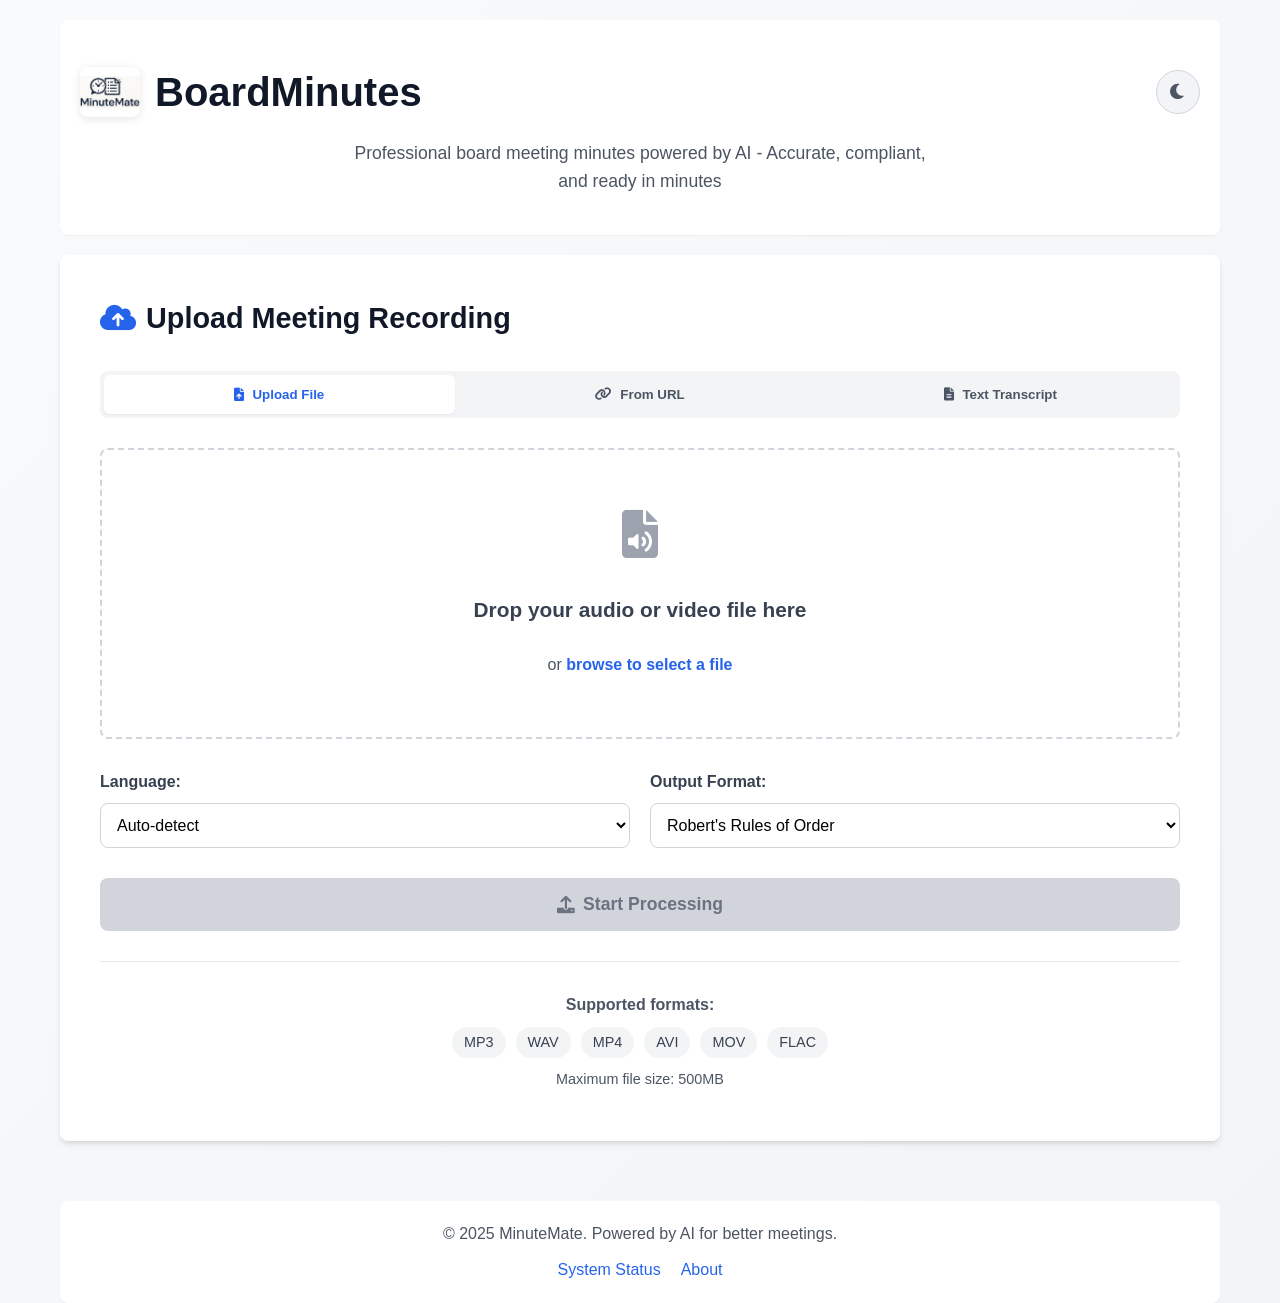
==== commit a2c8f3ed: "MAJOR REBRAND: MinuteMate → BoardMinutes Strategic repositioning to compete with minute-mate.com:  🎯" ====
--- a/frontend/index.html
+++ b/frontend/index.html
@@ -3,7 +3,7 @@
 <head>
     <meta charset="UTF-8">
     <meta name="viewport" content="width=device-width, initial-scale=1.0">
-    <title>MinuteMate - AI-Powered Meeting Minutes</title>
+    <title>BoardMinutes - AI-Powered Board Meeting Minutes</title>
     <link rel="preload" href="images/logo.png" as="image">
     <link rel="stylesheet" href="styles.css">
     <link href="https://cdnjs.cloudflare.com/ajax/libs/font-awesome/6.0.0/css/all.min.css" rel="stylesheet">
@@ -14,8 +14,8 @@
         <header class="header">
             <div class="header-content">
                 <div class="logo">
-                    <img src="images/logo.png" alt="MinuteMate Logo" class="logo-image">
-                    <h1>MinuteMate</h1>
+                    <img src="images/logo.png" alt="BoardMinutes Logo" class="logo-image">
+                    <h1>BoardMinutes</h1>
                 </div>
                 <div class="header-controls">
                     <button class="theme-toggle" id="theme-toggle" title="Toggle dark mode">
@@ -23,7 +23,7 @@
                     </button>
                 </div>
             </div>
-            <p class="tagline">Transform your meeting recordings into professional minutes with AI</p>
+            <p class="tagline">Professional board meeting minutes powered by AI - Accurate, compliant, and ready in minutes</p>
         </header>
 
         <!-- Main Content -->
--- a/frontend/styles.css
+++ b/frontend/styles.css
@@ -69,6 +69,42 @@
     box-shadow: 0 4px 12px rgba(0, 0, 0, 0.4);
 }
 
+[data-theme="dark"] .user-menu-toggle {
+    background: var(--gray-200);
+    border-color: var(--gray-300);
+    color: var(--gray-700);
+}
+
+[data-theme="dark"] .user-menu-toggle:hover {
+    background: var(--gray-300);
+}
+
+[data-theme="dark"] .user-dropdown {
+    background: var(--gray-100);
+    border-color: var(--gray-300);
+}
+
+[data-theme="dark"] .user-info {
+    border-color: var(--gray-300);
+}
+
+[data-theme="dark"] .user-info strong {
+    color: var(--gray-900);
+}
+
+[data-theme="dark"] .user-dropdown hr {
+    border-color: var(--gray-300);
+}
+
+[data-theme="dark"] .dropdown-item {
+    color: var(--gray-700);
+}
+
+[data-theme="dark"] .dropdown-item:hover {
+    background: var(--gray-200);
+    color: var(--gray-800);
+}
+
 * {
     margin: 0;
     padding: 0;
@@ -153,7 +189,109 @@
 
 .header-controls {
     display: flex;
+    gap: 15px;
+    align-items: center;
+}
+
+/* User Menu */
+.user-menu {
+    position: relative;
+}
+
+.user-menu-toggle {
+    background: var(--gray-100);
+    border: 1px solid var(--gray-300);
+    color: var(--gray-700);
+    padding: 8px 15px;
+    border-radius: 25px;
+    cursor: pointer;
+    transition: all 0.3s ease;
+    display: flex;
+    align-items: center;
+    gap: 8px;
+    font-size: 0.9rem;
+    font-weight: 500;
+}
+
+.user-menu-toggle:hover {
+    background: var(--gray-200);
+    transform: translateY(-1px);
+}
+
+.user-menu-toggle i {
+    font-size: 1.2rem;
+}
+
+.user-dropdown {
+    position: absolute;
+    top: 100%;
+    right: 0;
+    background: white;
+    border: 1px solid var(--gray-200);
+    border-radius: 8px;
+    box-shadow: 0 10px 25px rgba(0, 0, 0, 0.15);
+    min-width: 220px;
+    z-index: 1000;
+    opacity: 0;
+    visibility: hidden;
+    transform: translateY(-10px);
+    transition: all 0.3s ease;
+    margin-top: 5px;
+}
+
+.user-dropdown.show {
+    opacity: 1;
+    visibility: visible;
+    transform: translateY(0);
+}
+
+.user-info {
+    padding: 15px;
+    border-bottom: 1px solid var(--gray-200);
+}
+
+.user-info strong {
+    display: block;
+    color: var(--gray-800);
+    font-size: 0.95rem;
+    margin-bottom: 2px;
+}
+
+.user-info small {
+    color: var(--gray-600);
+    font-size: 0.8rem;
+}
+
+.user-dropdown hr {
+    margin: 0;
+    border: none;
+    border-top: 1px solid var(--gray-200);
+}
+
+.dropdown-item {
+    display: flex;
+    align-items: center;
     gap: 10px;
+    padding: 12px 15px;
+    color: var(--gray-700);
+    text-decoration: none;
+    font-size: 0.9rem;
+    transition: background 0.2s ease;
+}
+
+.dropdown-item:hover {
+    background: var(--gray-50);
+    color: var(--gray-800);
+}
+
+.dropdown-item i {
+    width: 16px;
+    text-align: center;
+    color: var(--gray-500);
+}
+
+.dropdown-item:hover i {
+    color: var(--primary-color);
 }
 
 .theme-toggle {
@@ -1567,6 +1705,3589 @@
     background: var(--gray-200);
 }
 
+/* Authentication Pages */
+.auth-container {
+    min-height: 100vh;
+    background: linear-gradient(135deg, #667eea 0%, #764ba2 100%);
+    display: flex;
+    flex-direction: column;
+    padding: 20px;
+}
+
+.auth-header {
+    display: flex;
+    justify-content: space-between;
+    align-items: center;
+    margin-bottom: 40px;
+    max-width: 500px;
+    margin-left: auto;
+    margin-right: auto;
+    width: 100%;
+}
+
+.auth-header .logo {
+    display: flex;
+    align-items: center;
+    gap: 15px;
+    color: white;
+}
+
+.auth-header .logo h1 {
+    color: white;
+    margin: 0;
+    font-size: 2rem;
+}
+
+.auth-header .theme-toggle {
+    background: rgba(255, 255, 255, 0.2);
+    border: 1px solid rgba(255, 255, 255, 0.3);
+    color: white;
+}
+
+.auth-forms {
+    flex: 1;
+    display: flex;
+    justify-content: center;
+    align-items: center;
+    max-width: 500px;
+    margin: 0 auto;
+    width: 100%;
+}
+
+.auth-form {
+    background: white;
+    border-radius: 16px;
+    padding: 40px;
+    box-shadow: 0 20px 40px rgba(0, 0, 0, 0.1);
+    width: 100%;
+    display: none;
+    animation: slideIn 0.5s ease-out;
+}
+
+.auth-form.active {
+    display: block;
+}
+
+.form-header {
+    text-align: center;
+    margin-bottom: 30px;
+}
+
+.form-header h2 {
+    color: var(--gray-800);
+    margin-bottom: 10px;
+    font-size: 1.8rem;
+    display: flex;
+    align-items: center;
+    justify-content: center;
+    gap: 10px;
+}
+
+.form-header p {
+    color: var(--gray-600);
+    font-size: 1rem;
+}
+
+.form-row {
+    display: grid;
+    grid-template-columns: 1fr 1fr;
+    gap: 15px;
+    margin-bottom: 20px;
+}
+
+.form-group {
+    margin-bottom: 20px;
+}
+
+.form-group label {
+    display: block;
+    margin-bottom: 8px;
+    color: var(--gray-700);
+    font-weight: 600;
+    font-size: 0.9rem;
+}
+
+.input-group {
+    position: relative;
+    display: flex;
+    align-items: center;
+}
+
+.input-group i {
+    position: absolute;
+    left: 15px;
+    color: var(--gray-400);
+    z-index: 2;
+}
+
+.input-group input {
+    width: 100%;
+    padding: 12px 15px 12px 45px;
+    border: 2px solid var(--gray-200);
+    border-radius: 8px;
+    font-size: 1rem;
+    transition: border-color 0.3s ease;
+    background: white;
+}
+
+.input-group input:focus {
+    outline: none;
+    border-color: var(--primary-color);
+    box-shadow: 0 0 0 3px rgba(37, 99, 235, 0.1);
+}
+
+.password-toggle {
+    position: absolute;
+    right: 15px;
+    background: none;
+    border: none;
+    color: var(--gray-400);
+    cursor: pointer;
+    padding: 5px;
+    z-index: 2;
+}
+
+.password-toggle:hover {
+    color: var(--gray-600);
+}
+
+.password-strength {
+    margin-top: 8px;
+    display: none;
+}
+
+.strength-bar {
+    height: 4px;
+    background: var(--gray-200);
+    border-radius: 2px;
+    overflow: hidden;
+    margin-bottom: 5px;
+}
+
+.strength-fill {
+    height: 100%;
+    transition: width 0.3s ease, background-color 0.3s ease;
+    border-radius: 2px;
+}
+
+.strength-fill.weak {
+    background: var(--danger-color);
+}
+
+.strength-fill.medium {
+    background: var(--warning-color);
+}
+
+.strength-fill.strong {
+    background: var(--secondary-color);
+}
+
+.strength-fill.very-strong {
+    background: var(--secondary-color);
+}
+
+.strength-text {
+    font-size: 0.8rem;
+    color: var(--gray-600);
+}
+
+.form-options {
+    display: flex;
+    justify-content: space-between;
+    align-items: center;
+    margin-bottom: 25px;
+    flex-wrap: wrap;
+    gap: 10px;
+}
+
+.checkbox-label {
+    display: flex;
+    align-items: center;
+    gap: 8px;
+    cursor: pointer;
+    font-size: 0.9rem;
+    color: var(--gray-600);
+}
+
+.checkbox-label input[type="checkbox"] {
+    display: none;
+}
+
+.checkmark {
+    width: 18px;
+    height: 18px;
+    border: 2px solid var(--gray-300);
+    border-radius: 4px;
+    position: relative;
+    transition: all 0.3s ease;
+}
+
+.checkbox-label input[type="checkbox"]:checked + .checkmark {
+    background: var(--primary-color);
+    border-color: var(--primary-color);
+}
+
+.checkbox-label input[type="checkbox"]:checked + .checkmark::after {
+    content: '✓';
+    position: absolute;
+    top: 50%;
+    left: 50%;
+    transform: translate(-50%, -50%);
+    color: white;
+    font-size: 12px;
+    font-weight: bold;
+}
+
+.forgot-password,
+.terms-link,
+.privacy-link {
+    color: var(--primary-color);
+    text-decoration: none;
+    font-size: 0.9rem;
+}
+
+.forgot-password:hover,
+.terms-link:hover,
+.privacy-link:hover {
+    text-decoration: underline;
+}
+
+.auth-btn {
+    width: 100%;
+    padding: 15px;
+    border: none;
+    border-radius: 8px;
+    font-size: 1rem;
+    font-weight: 600;
+    cursor: pointer;
+    transition: all 0.3s ease;
+    display: flex;
+    align-items: center;
+    justify-content: center;
+    gap: 10px;
+}
+
+.auth-btn.primary {
+    background: linear-gradient(135deg, var(--primary-color) 0%, var(--primary-dark) 100%);
+    color: white;
+}
+
+.auth-btn.primary:hover {
+    transform: translateY(-2px);
+    box-shadow: 0 8px 20px rgba(37, 99, 235, 0.3);
+}
+
+.form-footer {
+    text-align: center;
+    margin-top: 25px;
+    padding-top: 25px;
+    border-top: 1px solid var(--gray-200);
+}
+
+.form-footer p {
+    color: var(--gray-600);
+    font-size: 0.9rem;
+}
+
+.switch-form {
+    color: var(--primary-color);
+    text-decoration: none;
+    font-weight: 600;
+}
+
+.switch-form:hover {
+    text-decoration: underline;
+}
+
+/* Dark mode for authentication */
+[data-theme="dark"] .auth-form {
+    background: var(--gray-100);
+    color: var(--gray-900);
+}
+
+[data-theme="dark"] .form-header h2 {
+    color: var(--gray-900);
+}
+
+[data-theme="dark"] .form-header p {
+    color: var(--gray-600);
+}
+
+[data-theme="dark"] .form-group label {
+    color: var(--gray-700);
+}
+
+[data-theme="dark"] .input-group input {
+    background: var(--gray-50);
+    border-color: var(--gray-300);
+    color: var(--gray-900);
+}
+
+[data-theme="dark"] .input-group input:focus {
+    border-color: var(--primary-color);
+}
+
+[data-theme="dark"] .form-footer {
+    border-color: var(--gray-300);
+}
+
+[data-theme="dark"] .form-footer p {
+    color: var(--gray-600);
+}
+
+[data-theme="dark"] .checkbox-label {
+    color: var(--gray-600);
+}
+
+[data-theme="dark"] .strength-text {
+    color: var(--gray-600);
+}
+
+/* Responsive design for auth pages */
+@media (max-width: 768px) {
+    .auth-container {
+        padding: 15px;
+    }
+
+    .auth-form {
+        padding: 30px 25px;
+    }
+
+    .form-row {
+        grid-template-columns: 1fr;
+        gap: 0;
+    }
+
+    .form-header h2 {
+        font-size: 1.5rem;
+    }
+
+    .form-options {
+        flex-direction: column;
+        align-items: flex-start;
+        gap: 15px;
+    }
+}
+
+/* Dashboard Styles */
+.dashboard-container {
+    min-height: 100vh;
+    background: var(--background-color);
+    display: flex;
+    flex-direction: column;
+}
+
+.dashboard-main {
+    flex: 1;
+    padding: 30px;
+    max-width: 1400px;
+    margin: 0 auto;
+    width: 100%;
+}
+
+.dashboard-header {
+    display: flex;
+    justify-content: space-between;
+    align-items: center;
+    margin-bottom: 30px;
+    padding-bottom: 20px;
+    border-bottom: 2px solid var(--gray-200);
+}
+
+.dashboard-header h2 {
+    color: var(--gray-800);
+    margin: 0;
+    font-size: 2rem;
+    display: flex;
+    align-items: center;
+    gap: 15px;
+}
+
+.dashboard-actions {
+    display: flex;
+    gap: 15px;
+}
+
+/* Statistics Grid */
+.stats-grid {
+    display: grid;
+    grid-template-columns: repeat(auto-fit, minmax(250px, 1fr));
+    gap: 20px;
+    margin-bottom: 40px;
+}
+
+.stat-card {
+    background: white;
+    border-radius: 12px;
+    padding: 25px;
+    box-shadow: 0 4px 12px rgba(0, 0, 0, 0.1);
+    display: flex;
+    align-items: center;
+    gap: 20px;
+    transition: transform 0.3s ease, box-shadow 0.3s ease;
+}
+
+.stat-card:hover {
+    transform: translateY(-2px);
+    box-shadow: 0 8px 20px rgba(0, 0, 0, 0.15);
+}
+
+.stat-icon {
+    width: 60px;
+    height: 60px;
+    border-radius: 12px;
+    display: flex;
+    align-items: center;
+    justify-content: center;
+    font-size: 1.5rem;
+    color: white;
+    background: linear-gradient(135deg, var(--primary-color), var(--primary-dark));
+}
+
+.stat-content h3 {
+    margin: 0 0 5px 0;
+    font-size: 2rem;
+    font-weight: 700;
+    color: var(--gray-800);
+}
+
+.stat-content p {
+    margin: 0;
+    color: var(--gray-600);
+    font-size: 0.9rem;
+    font-weight: 500;
+}
+
+/* Dashboard Content */
+.dashboard-content {
+    display: grid;
+    grid-template-columns: 2fr 1fr;
+    gap: 30px;
+}
+
+.dashboard-section {
+    background: white;
+    border-radius: 12px;
+    padding: 25px;
+    box-shadow: 0 4px 12px rgba(0, 0, 0, 0.1);
+}
+
+.section-header {
+    display: flex;
+    justify-content: space-between;
+    align-items: center;
+    margin-bottom: 20px;
+    padding-bottom: 15px;
+    border-bottom: 1px solid var(--gray-200);
+}
+
+.section-header h3 {
+    margin: 0;
+    color: var(--gray-800);
+    font-size: 1.3rem;
+    display: flex;
+    align-items: center;
+    gap: 10px;
+}
+
+.view-all-link {
+    color: var(--primary-color);
+    text-decoration: none;
+    font-weight: 600;
+    font-size: 0.9rem;
+}
+
+.view-all-link:hover {
+    text-decoration: underline;
+}
+
+/* Recent Meetings */
+.recent-meetings {
+    display: flex;
+    flex-direction: column;
+    gap: 15px;
+}
+
+.meeting-card {
+    border: 1px solid var(--gray-200);
+    border-radius: 8px;
+    padding: 20px;
+    transition: all 0.3s ease;
+    cursor: pointer;
+}
+
+.meeting-card:hover {
+    border-color: var(--primary-color);
+    box-shadow: 0 4px 12px rgba(37, 99, 235, 0.1);
+}
+
+.meeting-header {
+    display: flex;
+    justify-content: space-between;
+    align-items: flex-start;
+    margin-bottom: 10px;
+}
+
+.meeting-header h4 {
+    margin: 0;
+    color: var(--gray-800);
+    font-size: 1.1rem;
+    flex: 1;
+}
+
+.meeting-status {
+    padding: 4px 12px;
+    border-radius: 20px;
+    font-size: 0.8rem;
+    font-weight: 600;
+    text-transform: capitalize;
+}
+
+.status-completed {
+    background: var(--success-light);
+    color: var(--success-color);
+}
+
+.status-pending {
+    background: var(--warning-light);
+    color: var(--warning-color);
+}
+
+.status-processing {
+    background: var(--info-light);
+    color: var(--info-color);
+}
+
+.status-failed {
+    background: var(--danger-light);
+    color: var(--danger-color);
+}
+
+.meeting-meta {
+    display: flex;
+    gap: 20px;
+    margin-bottom: 10px;
+    font-size: 0.9rem;
+    color: var(--gray-600);
+}
+
+.meeting-meta span {
+    display: flex;
+    align-items: center;
+    gap: 5px;
+}
+
+.meeting-description {
+    color: var(--gray-700);
+    font-size: 0.9rem;
+    margin: 10px 0;
+    line-height: 1.4;
+}
+
+.meeting-actions {
+    display: flex;
+    gap: 10px;
+    margin-top: 15px;
+}
+
+.btn-small {
+    padding: 6px 12px;
+    font-size: 0.8rem;
+    border-radius: 6px;
+    border: none;
+    cursor: pointer;
+    transition: all 0.3s ease;
+    display: flex;
+    align-items: center;
+    gap: 5px;
+}
+
+.btn-small.primary {
+    background: var(--primary-color);
+    color: white;
+}
+
+.btn-small.primary:hover {
+    background: var(--primary-dark);
+}
+
+.btn-small.secondary {
+    background: var(--gray-100);
+    color: var(--gray-700);
+    border: 1px solid var(--gray-300);
+}
+
+.btn-small.secondary:hover {
+    background: var(--gray-200);
+}
+
+/* Quick Actions */
+.quick-actions {
+    display: grid;
+    grid-template-columns: repeat(2, 1fr);
+    gap: 15px;
+}
+
+.action-card {
+    background: var(--gray-50);
+    border: 2px solid var(--gray-200);
+    border-radius: 8px;
+    padding: 20px;
+    text-align: center;
+    cursor: pointer;
+    transition: all 0.3s ease;
+    display: flex;
+    flex-direction: column;
+    align-items: center;
+    gap: 10px;
+}
+
+.action-card:hover {
+    border-color: var(--primary-color);
+    background: var(--primary-light);
+    transform: translateY(-2px);
+}
+
+.action-card i {
+    font-size: 1.5rem;
+    color: var(--primary-color);
+}
+
+.action-card span {
+    font-weight: 600;
+    color: var(--gray-700);
+}
+
+/* Empty State */
+.empty-state {
+    text-align: center;
+    padding: 40px 20px;
+    color: var(--gray-600);
+}
+
+.empty-state i {
+    font-size: 3rem;
+    color: var(--gray-400);
+    margin-bottom: 20px;
+}
+
+.empty-state h3 {
+    margin: 0 0 10px 0;
+    color: var(--gray-700);
+}
+
+.empty-state p {
+    margin: 0 0 20px 0;
+    font-size: 0.9rem;
+}
+
+/* Loading Placeholder */
+.loading-placeholder {
+    text-align: center;
+    padding: 40px 20px;
+    color: var(--gray-600);
+}
+
+.loading-placeholder i {
+    font-size: 2rem;
+    color: var(--primary-color);
+    margin-bottom: 15px;
+}
+
+/* Search Modal */
+.search-modal {
+    position: fixed;
+    top: 0;
+    left: 0;
+    width: 100%;
+    height: 100%;
+    background: rgba(0, 0, 0, 0.5);
+    display: flex;
+    align-items: center;
+    justify-content: center;
+    z-index: 1000;
+    opacity: 0;
+    visibility: hidden;
+    transition: all 0.3s ease;
+}
+
+.search-modal.show {
+    opacity: 1;
+    visibility: visible;
+}
+
+.search-modal-content {
+    background: white;
+    border-radius: 12px;
+    width: 90%;
+    max-width: 600px;
+    max-height: 80vh;
+    overflow: hidden;
+    box-shadow: 0 20px 40px rgba(0, 0, 0, 0.2);
+}
+
+.search-modal-header {
+    display: flex;
+    justify-content: space-between;
+    align-items: center;
+    padding: 20px 25px;
+    border-bottom: 1px solid var(--gray-200);
+}
+
+.search-modal-header h3 {
+    margin: 0;
+    color: var(--gray-800);
+    display: flex;
+    align-items: center;
+    gap: 10px;
+}
+
+.search-modal-close {
+    background: none;
+    border: none;
+    font-size: 1.5rem;
+    color: var(--gray-500);
+    cursor: pointer;
+    padding: 5px;
+}
+
+.search-modal-close:hover {
+    color: var(--gray-700);
+}
+
+.search-modal-body {
+    padding: 25px;
+}
+
+.search-input-group {
+    display: flex;
+    gap: 10px;
+    margin-bottom: 20px;
+}
+
+.search-input-group input {
+    flex: 1;
+    padding: 12px 15px;
+    border: 2px solid var(--gray-200);
+    border-radius: 8px;
+    font-size: 1rem;
+}
+
+.search-input-group input:focus {
+    outline: none;
+    border-color: var(--primary-color);
+}
+
+.search-btn {
+    padding: 12px 20px;
+    background: var(--primary-color);
+    color: white;
+    border: none;
+    border-radius: 8px;
+    cursor: pointer;
+    transition: background 0.3s ease;
+}
+
+.search-btn:hover {
+    background: var(--primary-dark);
+}
+
+.search-results {
+    max-height: 400px;
+    overflow-y: auto;
+}
+
+.search-result {
+    padding: 15px;
+    border: 1px solid var(--gray-200);
+    border-radius: 8px;
+    margin-bottom: 10px;
+    cursor: pointer;
+    transition: all 0.3s ease;
+}
+
+.search-result:hover {
+    border-color: var(--primary-color);
+    background: var(--primary-light);
+}
+
+.search-result h4 {
+    margin: 0 0 5px 0;
+    color: var(--gray-800);
+}
+
+.search-meta {
+    font-size: 0.8rem;
+    color: var(--gray-600);
+    margin-bottom: 5px;
+}
+
+.search-description {
+    font-size: 0.9rem;
+    color: var(--gray-700);
+    margin: 0;
+}
+
+.search-placeholder,
+.search-loading,
+.search-empty,
+.search-error {
+    text-align: center;
+    padding: 40px 20px;
+    color: var(--gray-600);
+}
+
+.search-placeholder i,
+.search-loading i,
+.search-empty i,
+.search-error i {
+    font-size: 2rem;
+    margin-bottom: 15px;
+    display: block;
+}
+
+.search-loading i {
+    color: var(--primary-color);
+}
+
+.search-error i {
+    color: var(--danger-color);
+}
+
+/* Dark mode for dashboard */
+[data-theme="dark"] .dashboard-container {
+    background: var(--gray-200);
+}
+
+[data-theme="dark"] .dashboard-header h2 {
+    color: var(--gray-900);
+}
+
+[data-theme="dark"] .stat-card,
+[data-theme="dark"] .dashboard-section {
+    background: var(--gray-100);
+}
+
+[data-theme="dark"] .stat-content h3 {
+    color: var(--gray-900);
+}
+
+[data-theme="dark"] .section-header h3 {
+    color: var(--gray-900);
+}
+
+[data-theme="dark"] .section-header {
+    border-color: var(--gray-300);
+}
+
+[data-theme="dark"] .meeting-card {
+    border-color: var(--gray-300);
+}
+
+[data-theme="dark"] .meeting-header h4 {
+    color: var(--gray-900);
+}
+
+[data-theme="dark"] .action-card {
+    background: var(--gray-200);
+    border-color: var(--gray-300);
+}
+
+[data-theme="dark"] .action-card span {
+    color: var(--gray-800);
+}
+
+[data-theme="dark"] .empty-state h3 {
+    color: var(--gray-800);
+}
+
+[data-theme="dark"] .search-modal-content {
+    background: var(--gray-100);
+}
+
+[data-theme="dark"] .search-modal-header {
+    border-color: var(--gray-300);
+}
+
+[data-theme="dark"] .search-modal-header h3 {
+    color: var(--gray-900);
+}
+
+[data-theme="dark"] .search-input-group input {
+    background: var(--gray-50);
+    border-color: var(--gray-300);
+    color: var(--gray-900);
+}
+
+[data-theme="dark"] .search-result {
+    border-color: var(--gray-300);
+}
+
+[data-theme="dark"] .search-result h4 {
+    color: var(--gray-900);
+}
+
+/* Responsive design for dashboard */
+@media (max-width: 1024px) {
+    .dashboard-content {
+        grid-template-columns: 1fr;
+    }
+
+    .stats-grid {
+        grid-template-columns: repeat(2, 1fr);
+    }
+}
+
+@media (max-width: 768px) {
+    .dashboard-main {
+        padding: 20px 15px;
+    }
+
+    .dashboard-header {
+        flex-direction: column;
+        gap: 20px;
+        align-items: flex-start;
+    }
+
+    .dashboard-actions {
+        width: 100%;
+        justify-content: flex-start;
+    }
+
+    .stats-grid {
+        grid-template-columns: 1fr;
+    }
+
+    .quick-actions {
+        grid-template-columns: 1fr;
+    }
+
+    .search-modal-content {
+        width: 95%;
+        margin: 20px;
+    }
+}
+
+/* Calendar Page Styles */
+.calendar-container {
+    min-height: 100vh;
+    background: var(--background-color);
+    display: flex;
+    flex-direction: column;
+}
+
+.calendar-main {
+    flex: 1;
+    padding: 30px;
+    max-width: 1400px;
+    margin: 0 auto;
+    width: 100%;
+}
+
+.calendar-header {
+    display: flex;
+    justify-content: space-between;
+    align-items: flex-start;
+    margin-bottom: 30px;
+    padding-bottom: 20px;
+    border-bottom: 2px solid var(--gray-200);
+}
+
+.calendar-title h2 {
+    color: var(--gray-800);
+    margin: 0 0 10px 0;
+    font-size: 2rem;
+    display: flex;
+    align-items: center;
+    gap: 15px;
+}
+
+.calendar-title p {
+    color: var(--gray-600);
+    margin: 0;
+    font-size: 1rem;
+}
+
+.calendar-actions {
+    display: flex;
+    gap: 15px;
+}
+
+/* Status Messages */
+.status-message {
+    margin-bottom: 30px;
+    padding: 15px 20px;
+    border-radius: 8px;
+    display: flex;
+    align-items: center;
+    gap: 10px;
+    font-weight: 500;
+}
+
+.status-message.success {
+    background: var(--success-light);
+    color: var(--success-color);
+    border: 1px solid var(--success-color);
+}
+
+.status-message.error {
+    background: var(--danger-light);
+    color: var(--danger-color);
+    border: 1px solid var(--danger-color);
+}
+
+.status-content {
+    display: flex;
+    align-items: center;
+    gap: 10px;
+}
+
+/* Calendar Sections */
+.calendar-section {
+    margin-bottom: 40px;
+}
+
+.calendar-section h3 {
+    color: var(--gray-800);
+    margin: 0 0 20px 0;
+    font-size: 1.3rem;
+    display: flex;
+    align-items: center;
+    gap: 10px;
+    padding-bottom: 10px;
+    border-bottom: 1px solid var(--gray-200);
+}
+
+/* Integrations Grid */
+.integrations-grid {
+    display: grid;
+    grid-template-columns: repeat(auto-fill, minmax(350px, 1fr));
+    gap: 20px;
+}
+
+.integration-card {
+    background: white;
+    border-radius: 12px;
+    padding: 25px;
+    box-shadow: 0 4px 12px rgba(0, 0, 0, 0.1);
+    transition: all 0.3s ease;
+    border: 2px solid transparent;
+}
+
+.integration-card:hover {
+    transform: translateY(-2px);
+    box-shadow: 0 8px 20px rgba(0, 0, 0, 0.15);
+    border-color: var(--primary-color);
+}
+
+.integration-header {
+    display: flex;
+    justify-content: space-between;
+    align-items: flex-start;
+    margin-bottom: 15px;
+}
+
+.integration-provider {
+    display: flex;
+    align-items: center;
+    gap: 10px;
+    font-weight: 600;
+    color: var(--gray-800);
+    font-size: 1.1rem;
+}
+
+.integration-provider i {
+    font-size: 1.3rem;
+    color: var(--primary-color);
+}
+
+.integration-email {
+    color: var(--gray-600);
+    font-size: 0.9rem;
+    margin-top: 5px;
+}
+
+.status-badge {
+    padding: 4px 12px;
+    border-radius: 20px;
+    font-size: 0.8rem;
+    font-weight: 600;
+    text-transform: capitalize;
+}
+
+.status-connected {
+    background: var(--success-light);
+    color: var(--success-color);
+}
+
+.status-error {
+    background: var(--danger-light);
+    color: var(--danger-color);
+}
+
+.status-expired {
+    background: var(--warning-light);
+    color: var(--warning-color);
+}
+
+.integration-meta {
+    margin-bottom: 15px;
+}
+
+.meta-item {
+    display: flex;
+    justify-content: space-between;
+    margin-bottom: 8px;
+    font-size: 0.9rem;
+}
+
+.meta-item strong {
+    color: var(--gray-700);
+}
+
+.meta-item span {
+    color: var(--gray-600);
+}
+
+.error-message {
+    background: var(--danger-light);
+    color: var(--danger-color);
+    padding: 10px;
+    border-radius: 6px;
+    font-size: 0.9rem;
+    margin-bottom: 15px;
+    display: flex;
+    align-items: center;
+    gap: 8px;
+}
+
+.integration-actions {
+    display: flex;
+    gap: 10px;
+    justify-content: flex-end;
+}
+
+/* Events List */
+.events-list {
+    display: flex;
+    flex-direction: column;
+    gap: 15px;
+}
+
+.event-card {
+    background: white;
+    border-radius: 12px;
+    padding: 20px;
+    box-shadow: 0 2px 8px rgba(0, 0, 0, 0.1);
+    display: flex;
+    gap: 20px;
+    align-items: center;
+    transition: all 0.3s ease;
+}
+
+.event-card:hover {
+    transform: translateY(-1px);
+    box-shadow: 0 4px 12px rgba(0, 0, 0, 0.15);
+}
+
+.event-card.unprocessed {
+    border-left: 4px solid var(--warning-color);
+}
+
+.event-time {
+    min-width: 120px;
+    text-align: center;
+}
+
+.event-date {
+    font-weight: 600;
+    color: var(--gray-800);
+    font-size: 0.9rem;
+}
+
+.event-time-range {
+    color: var(--gray-600);
+    font-size: 0.8rem;
+    margin-top: 2px;
+}
+
+.event-details {
+    flex: 1;
+}
+
+.event-details h4 {
+    margin: 0 0 8px 0;
+    color: var(--gray-800);
+    font-size: 1.1rem;
+}
+
+.event-location,
+.event-description,
+.event-status {
+    margin: 5px 0;
+    font-size: 0.9rem;
+    color: var(--gray-600);
+    display: flex;
+    align-items: center;
+    gap: 5px;
+}
+
+.event-status {
+    color: var(--warning-color);
+    font-weight: 500;
+}
+
+.event-actions {
+    display: flex;
+    gap: 10px;
+}
+
+/* Connect Modal */
+.connect-modal {
+    position: fixed;
+    top: 0;
+    left: 0;
+    width: 100%;
+    height: 100%;
+    background: rgba(0, 0, 0, 0.5);
+    display: flex;
+    align-items: center;
+    justify-content: center;
+    z-index: 1000;
+    opacity: 0;
+    visibility: hidden;
+    transition: all 0.3s ease;
+}
+
+.connect-modal.show {
+    opacity: 1;
+    visibility: visible;
+}
+
+.connect-modal-content {
+    background: white;
+    border-radius: 12px;
+    width: 90%;
+    max-width: 500px;
+    box-shadow: 0 20px 40px rgba(0, 0, 0, 0.2);
+}
+
+.connect-modal-header {
+    display: flex;
+    justify-content: space-between;
+    align-items: center;
+    padding: 25px;
+    border-bottom: 1px solid var(--gray-200);
+}
+
+.connect-modal-header h3 {
+    margin: 0;
+    color: var(--gray-800);
+    font-size: 1.4rem;
+    display: flex;
+    align-items: center;
+    gap: 10px;
+}
+
+.connect-modal-close {
+    background: none;
+    border: none;
+    font-size: 1.5rem;
+    color: var(--gray-500);
+    cursor: pointer;
+    padding: 5px;
+    border-radius: 4px;
+}
+
+.connect-modal-close:hover {
+    color: var(--gray-700);
+    background: var(--gray-200);
+}
+
+.connect-modal-body {
+    padding: 25px;
+}
+
+.providers-grid {
+    display: grid;
+    gap: 15px;
+}
+
+.provider-card {
+    display: flex;
+    align-items: center;
+    gap: 15px;
+    padding: 20px;
+    border: 2px solid var(--gray-200);
+    border-radius: 8px;
+    cursor: pointer;
+    transition: all 0.3s ease;
+}
+
+.provider-card:hover {
+    border-color: var(--primary-color);
+    background: var(--primary-light);
+}
+
+.provider-icon {
+    font-size: 2rem;
+    width: 50px;
+    text-align: center;
+}
+
+.provider-info h4 {
+    margin: 0 0 5px 0;
+    color: var(--gray-800);
+}
+
+.provider-info p {
+    margin: 0;
+    color: var(--gray-600);
+    font-size: 0.9rem;
+}
+
+/* Follow-up Modal */
+.followup-modal {
+    position: fixed;
+    top: 0;
+    left: 0;
+    width: 100%;
+    height: 100%;
+    background: rgba(0, 0, 0, 0.5);
+    display: flex;
+    align-items: center;
+    justify-content: center;
+    z-index: 1000;
+    opacity: 0;
+    visibility: hidden;
+    transition: all 0.3s ease;
+}
+
+.followup-modal.show {
+    opacity: 1;
+    visibility: visible;
+}
+
+.followup-modal-content {
+    background: white;
+    border-radius: 12px;
+    width: 90%;
+    max-width: 600px;
+    max-height: 90vh;
+    overflow: hidden;
+    box-shadow: 0 20px 40px rgba(0, 0, 0, 0.2);
+    display: flex;
+    flex-direction: column;
+}
+
+.followup-modal-header {
+    display: flex;
+    justify-content: space-between;
+    align-items: center;
+    padding: 25px;
+    border-bottom: 1px solid var(--gray-200);
+    background: var(--gray-50);
+}
+
+.followup-modal-header h3 {
+    margin: 0;
+    color: var(--gray-800);
+    font-size: 1.4rem;
+    display: flex;
+    align-items: center;
+    gap: 10px;
+}
+
+.followup-modal-close {
+    background: none;
+    border: none;
+    font-size: 1.5rem;
+    color: var(--gray-500);
+    cursor: pointer;
+    padding: 5px;
+    border-radius: 4px;
+}
+
+.followup-modal-close:hover {
+    color: var(--gray-700);
+    background: var(--gray-200);
+}
+
+.followup-modal-body {
+    flex: 1;
+    padding: 25px;
+    overflow-y: auto;
+}
+
+.followup-modal-footer {
+    display: flex;
+    justify-content: flex-end;
+    gap: 15px;
+    padding: 25px;
+    border-top: 1px solid var(--gray-200);
+    background: var(--gray-50);
+}
+
+/* Dark mode for calendar */
+[data-theme="dark"] .calendar-container {
+    background: var(--gray-200);
+}
+
+[data-theme="dark"] .calendar-title h2 {
+    color: var(--gray-900);
+}
+
+[data-theme="dark"] .calendar-section h3 {
+    color: var(--gray-900);
+    border-color: var(--gray-300);
+}
+
+[data-theme="dark"] .integration-card,
+[data-theme="dark"] .event-card {
+    background: var(--gray-100);
+}
+
+[data-theme="dark"] .integration-provider {
+    color: var(--gray-900);
+}
+
+[data-theme="dark"] .event-details h4 {
+    color: var(--gray-900);
+}
+
+[data-theme="dark"] .connect-modal-content,
+[data-theme="dark"] .followup-modal-content {
+    background: var(--gray-100);
+}
+
+[data-theme="dark"] .connect-modal-header,
+[data-theme="dark"] .followup-modal-header,
+[data-theme="dark"] .followup-modal-footer {
+    background: var(--gray-200);
+    border-color: var(--gray-300);
+}
+
+[data-theme="dark"] .connect-modal-header h3,
+[data-theme="dark"] .followup-modal-header h3 {
+    color: var(--gray-900);
+}
+
+[data-theme="dark"] .provider-card {
+    border-color: var(--gray-300);
+}
+
+[data-theme="dark"] .provider-info h4 {
+    color: var(--gray-900);
+}
+
+/* Responsive design for calendar */
+@media (max-width: 1024px) {
+    .integrations-grid {
+        grid-template-columns: repeat(auto-fit, minmax(300px, 1fr));
+    }
+}
+
+@media (max-width: 768px) {
+    .calendar-main {
+        padding: 20px 15px;
+    }
+
+    .calendar-header {
+        flex-direction: column;
+        gap: 20px;
+        align-items: flex-start;
+    }
+
+    .calendar-actions {
+        width: 100%;
+        justify-content: flex-start;
+    }
+
+    .integrations-grid {
+        grid-template-columns: 1fr;
+    }
+
+    .event-card {
+        flex-direction: column;
+        align-items: flex-start;
+        gap: 15px;
+    }
+
+    .event-time {
+        min-width: auto;
+        text-align: left;
+    }
+
+    .event-actions {
+        width: 100%;
+        justify-content: flex-start;
+    }
+
+    .connect-modal-content,
+    .followup-modal-content {
+        width: 95%;
+        margin: 20px;
+    }
+}
+
+/* Batch Processing Styles */
+.batch-container {
+    min-height: 100vh;
+    background: var(--background-color);
+    display: flex;
+    flex-direction: column;
+}
+
+.batch-main {
+    flex: 1;
+    padding: 30px;
+    max-width: 1400px;
+    margin: 0 auto;
+    width: 100%;
+}
+
+.batch-header {
+    display: flex;
+    justify-content: space-between;
+    align-items: flex-start;
+    margin-bottom: 30px;
+    padding-bottom: 20px;
+    border-bottom: 2px solid var(--gray-200);
+}
+
+.batch-title h2 {
+    color: var(--gray-800);
+    margin: 0 0 10px 0;
+    font-size: 2rem;
+    display: flex;
+    align-items: center;
+    gap: 15px;
+}
+
+.batch-title p {
+    color: var(--gray-600);
+    margin: 0;
+    font-size: 1rem;
+}
+
+.batch-actions {
+    display: flex;
+    gap: 15px;
+}
+
+/* Batch Upload Section */
+.batch-upload-section {
+    margin-bottom: 40px;
+}
+
+.upload-card {
+    background: white;
+    border-radius: 12px;
+    box-shadow: 0 4px 12px rgba(0, 0, 0, 0.1);
+    overflow: hidden;
+}
+
+.upload-header {
+    display: flex;
+    justify-content: space-between;
+    align-items: center;
+    padding: 25px;
+    background: var(--gray-50);
+    border-bottom: 1px solid var(--gray-200);
+}
+
+.upload-header h3 {
+    margin: 0;
+    color: var(--gray-800);
+    font-size: 1.4rem;
+    display: flex;
+    align-items: center;
+    gap: 10px;
+}
+
+.close-upload {
+    background: none;
+    border: none;
+    font-size: 1.2rem;
+    color: var(--gray-500);
+    cursor: pointer;
+    padding: 8px;
+    border-radius: 4px;
+}
+
+.close-upload:hover {
+    color: var(--gray-700);
+    background: var(--gray-200);
+}
+
+.batch-config {
+    padding: 25px;
+    border-bottom: 1px solid var(--gray-200);
+}
+
+.checkbox-group {
+    display: flex;
+    gap: 20px;
+    flex-wrap: wrap;
+}
+
+.checkbox-group label {
+    display: flex;
+    align-items: center;
+    gap: 8px;
+    font-size: 0.9rem;
+    color: var(--gray-700);
+}
+
+/* File Upload Zone */
+.file-upload-section {
+    padding: 25px;
+}
+
+.upload-zone {
+    border: 2px dashed var(--gray-300);
+    border-radius: 8px;
+    padding: 40px 20px;
+    text-align: center;
+    transition: all 0.3s ease;
+    cursor: pointer;
+}
+
+.upload-zone:hover,
+.upload-zone.drag-over {
+    border-color: var(--primary-color);
+    background: var(--primary-light);
+}
+
+.upload-content {
+    display: flex;
+    flex-direction: column;
+    align-items: center;
+    gap: 15px;
+}
+
+.upload-icon {
+    font-size: 3rem;
+    color: var(--gray-400);
+}
+
+.upload-zone:hover .upload-icon,
+.upload-zone.drag-over .upload-icon {
+    color: var(--primary-color);
+}
+
+.upload-content h4 {
+    margin: 0;
+    color: var(--gray-700);
+    font-size: 1.2rem;
+}
+
+.upload-content p {
+    margin: 0;
+    color: var(--gray-600);
+}
+
+.btn-link {
+    background: none;
+    border: none;
+    color: var(--primary-color);
+    text-decoration: underline;
+    cursor: pointer;
+    font-size: inherit;
+}
+
+.btn-link:hover {
+    color: var(--primary-dark);
+}
+
+.upload-content small {
+    color: var(--gray-500);
+    font-size: 0.8rem;
+}
+
+/* File List */
+.file-list {
+    margin-top: 20px;
+    padding-top: 20px;
+    border-top: 1px solid var(--gray-200);
+}
+
+.file-list h4 {
+    margin: 0 0 15px 0;
+    color: var(--gray-800);
+}
+
+.files-container {
+    max-height: 200px;
+    overflow-y: auto;
+    margin-bottom: 15px;
+}
+
+.file-item {
+    display: flex;
+    justify-content: space-between;
+    align-items: center;
+    padding: 10px;
+    border: 1px solid var(--gray-200);
+    border-radius: 6px;
+    margin-bottom: 8px;
+    background: var(--gray-50);
+}
+
+.file-info {
+    display: flex;
+    align-items: center;
+    gap: 10px;
+    flex: 1;
+}
+
+.file-info i {
+    color: var(--primary-color);
+}
+
+.file-name {
+    font-weight: 500;
+    color: var(--gray-800);
+}
+
+.file-size {
+    color: var(--gray-600);
+    font-size: 0.9rem;
+}
+
+.remove-file {
+    background: none;
+    border: none;
+    color: var(--gray-500);
+    cursor: pointer;
+    padding: 4px;
+    border-radius: 4px;
+}
+
+.remove-file:hover {
+    color: var(--danger-color);
+    background: var(--danger-light);
+}
+
+.file-summary {
+    display: flex;
+    justify-content: space-between;
+    padding: 10px;
+    background: var(--gray-100);
+    border-radius: 6px;
+    font-size: 0.9rem;
+    color: var(--gray-700);
+}
+
+.upload-actions {
+    display: flex;
+    justify-content: flex-end;
+    gap: 15px;
+    padding: 25px;
+    background: var(--gray-50);
+    border-top: 1px solid var(--gray-200);
+}
+
+/* Batch Jobs Section */
+.batch-jobs-section {
+    margin-bottom: 40px;
+}
+
+.batch-jobs-section h3 {
+    color: var(--gray-800);
+    margin: 0 0 20px 0;
+    font-size: 1.3rem;
+    display: flex;
+    align-items: center;
+    gap: 10px;
+    padding-bottom: 10px;
+    border-bottom: 1px solid var(--gray-200);
+}
+
+.batch-filters {
+    margin-bottom: 20px;
+}
+
+.batch-filters select {
+    padding: 8px 12px;
+    border: 1px solid var(--gray-300);
+    border-radius: 6px;
+    background: white;
+    color: var(--gray-700);
+}
+
+.batch-jobs-list {
+    display: flex;
+    flex-direction: column;
+    gap: 20px;
+}
+
+.batch-card {
+    background: white;
+    border-radius: 12px;
+    padding: 25px;
+    box-shadow: 0 4px 12px rgba(0, 0, 0, 0.1);
+    transition: all 0.3s ease;
+}
+
+.batch-card:hover {
+    transform: translateY(-2px);
+    box-shadow: 0 8px 20px rgba(0, 0, 0, 0.15);
+}
+
+.batch-header {
+    display: flex;
+    justify-content: space-between;
+    align-items: flex-start;
+    margin-bottom: 20px;
+}
+
+.batch-info h4 {
+    margin: 0 0 5px 0;
+    color: var(--gray-800);
+    font-size: 1.2rem;
+}
+
+.batch-description {
+    margin: 0;
+    color: var(--gray-600);
+    font-size: 0.9rem;
+}
+
+.batch-progress {
+    margin-bottom: 20px;
+}
+
+.progress-bar {
+    width: 100%;
+    height: 8px;
+    background: var(--gray-200);
+    border-radius: 4px;
+    overflow: hidden;
+    margin-bottom: 8px;
+}
+
+.progress-fill {
+    height: 100%;
+    background: var(--primary-color);
+    transition: width 0.3s ease;
+}
+
+.progress-text {
+    font-size: 0.9rem;
+    color: var(--gray-600);
+    text-align: right;
+}
+
+.batch-stats {
+    display: grid;
+    grid-template-columns: repeat(auto-fit, minmax(120px, 1fr));
+    gap: 15px;
+    margin-bottom: 20px;
+    padding: 15px;
+    background: var(--gray-50);
+    border-radius: 8px;
+}
+
+.stat-item {
+    font-size: 0.9rem;
+}
+
+.stat-item strong {
+    color: var(--gray-700);
+}
+
+.batch-actions {
+    display: flex;
+    gap: 10px;
+    justify-content: flex-end;
+    flex-wrap: wrap;
+}
+
+/* Statistics Modal */
+.stats-modal {
+    position: fixed;
+    top: 0;
+    left: 0;
+    width: 100%;
+    height: 100%;
+    background: rgba(0, 0, 0, 0.5);
+    display: flex;
+    align-items: center;
+    justify-content: center;
+    z-index: 1000;
+    opacity: 0;
+    visibility: hidden;
+    transition: all 0.3s ease;
+}
+
+.stats-modal.show {
+    opacity: 1;
+    visibility: visible;
+}
+
+.stats-modal-content {
+    background: white;
+    border-radius: 12px;
+    width: 90%;
+    max-width: 800px;
+    max-height: 90vh;
+    overflow: hidden;
+    box-shadow: 0 20px 40px rgba(0, 0, 0, 0.2);
+    display: flex;
+    flex-direction: column;
+}
+
+.stats-modal-header {
+    display: flex;
+    justify-content: space-between;
+    align-items: center;
+    padding: 25px;
+    border-bottom: 1px solid var(--gray-200);
+    background: var(--gray-50);
+}
+
+.stats-modal-header h3 {
+    margin: 0;
+    color: var(--gray-800);
+    font-size: 1.4rem;
+    display: flex;
+    align-items: center;
+    gap: 10px;
+}
+
+.stats-modal-close {
+    background: none;
+    border: none;
+    font-size: 1.5rem;
+    color: var(--gray-500);
+    cursor: pointer;
+    padding: 5px;
+    border-radius: 4px;
+}
+
+.stats-modal-close:hover {
+    color: var(--gray-700);
+    background: var(--gray-200);
+}
+
+.stats-modal-body {
+    flex: 1;
+    padding: 25px;
+    overflow-y: auto;
+}
+
+.stats-grid {
+    display: grid;
+    grid-template-columns: repeat(auto-fit, minmax(200px, 1fr));
+    gap: 20px;
+    margin-bottom: 30px;
+}
+
+.stat-card {
+    background: var(--gray-50);
+    padding: 20px;
+    border-radius: 8px;
+    text-align: center;
+}
+
+.stat-card h4 {
+    margin: 0 0 10px 0;
+    color: var(--gray-700);
+    font-size: 0.9rem;
+    text-transform: uppercase;
+    letter-spacing: 0.5px;
+}
+
+.stat-value {
+    font-size: 2rem;
+    font-weight: bold;
+    color: var(--primary-color);
+}
+
+.status-breakdown,
+.recent-batches {
+    margin-bottom: 30px;
+}
+
+.status-breakdown h4,
+.recent-batches h4 {
+    margin: 0 0 15px 0;
+    color: var(--gray-800);
+    font-size: 1.1rem;
+}
+
+.status-list,
+.recent-list {
+    display: flex;
+    flex-direction: column;
+    gap: 10px;
+}
+
+.status-item,
+.recent-item {
+    display: flex;
+    justify-content: space-between;
+    align-items: center;
+    padding: 10px;
+    background: var(--gray-50);
+    border-radius: 6px;
+}
+
+.status-count {
+    font-weight: bold;
+    color: var(--gray-700);
+}
+
+.batch-name {
+    font-weight: 500;
+    color: var(--gray-800);
+}
+
+.batch-date {
+    color: var(--gray-600);
+    font-size: 0.9rem;
+}
+
+/* Dark mode for batch */
+[data-theme="dark"] .batch-container {
+    background: var(--gray-200);
+}
+
+[data-theme="dark"] .batch-title h2 {
+    color: var(--gray-900);
+}
+
+[data-theme="dark"] .batch-jobs-section h3 {
+    color: var(--gray-900);
+    border-color: var(--gray-300);
+}
+
+[data-theme="dark"] .upload-card,
+[data-theme="dark"] .batch-card {
+    background: var(--gray-100);
+}
+
+[data-theme="dark"] .upload-header,
+[data-theme="dark"] .upload-actions {
+    background: var(--gray-200);
+    border-color: var(--gray-300);
+}
+
+[data-theme="dark"] .upload-header h3 {
+    color: var(--gray-900);
+}
+
+[data-theme="dark"] .batch-info h4 {
+    color: var(--gray-900);
+}
+
+[data-theme="dark"] .stats-modal-content {
+    background: var(--gray-100);
+}
+
+[data-theme="dark"] .stats-modal-header {
+    background: var(--gray-200);
+    border-color: var(--gray-300);
+}
+
+[data-theme="dark"] .stats-modal-header h3 {
+    color: var(--gray-900);
+}
+
+[data-theme="dark"] .stat-card,
+[data-theme="dark"] .batch-stats,
+[data-theme="dark"] .status-item,
+[data-theme="dark"] .recent-item,
+[data-theme="dark"] .file-item,
+[data-theme="dark"] .file-summary {
+    background: var(--gray-200);
+}
+
+/* Responsive design for batch */
+@media (max-width: 768px) {
+    .batch-main {
+        padding: 20px 15px;
+    }
+
+    .batch-header {
+        flex-direction: column;
+        gap: 20px;
+        align-items: flex-start;
+    }
+
+    .batch-actions {
+        width: 100%;
+        justify-content: flex-start;
+    }
+
+    .batch-config .form-row {
+        flex-direction: column;
+    }
+
+    .checkbox-group {
+        flex-direction: column;
+        gap: 10px;
+    }
+
+    .batch-stats {
+        grid-template-columns: repeat(2, 1fr);
+        gap: 10px;
+    }
+
+    .batch-actions {
+        justify-content: flex-start;
+    }
+
+    .stats-modal-content {
+        width: 95%;
+        margin: 20px;
+    }
+
+    .stats-grid {
+        grid-template-columns: repeat(2, 1fr);
+        gap: 15px;
+    }
+}
+
+/* Profile & Settings Styles */
+.profile-container {
+    min-height: 100vh;
+    background: var(--background-color);
+    display: flex;
+    flex-direction: column;
+}
+
+.profile-main {
+    flex: 1;
+    padding: 30px;
+    max-width: 1200px;
+    margin: 0 auto;
+    width: 100%;
+}
+
+.profile-header {
+    margin-bottom: 30px;
+    padding-bottom: 20px;
+    border-bottom: 2px solid var(--gray-200);
+}
+
+.profile-title h2 {
+    color: var(--gray-800);
+    margin: 0 0 10px 0;
+    font-size: 2rem;
+    display: flex;
+    align-items: center;
+    gap: 15px;
+}
+
+.profile-title p {
+    color: var(--gray-600);
+    margin: 0;
+    font-size: 1rem;
+}
+
+/* Profile Tabs */
+.profile-tabs {
+    display: flex;
+    gap: 5px;
+    margin-bottom: 30px;
+    border-bottom: 1px solid var(--gray-200);
+}
+
+.tab-button {
+    background: none;
+    border: none;
+    padding: 15px 25px;
+    color: var(--gray-600);
+    font-size: 1rem;
+    cursor: pointer;
+    border-bottom: 3px solid transparent;
+    transition: all 0.3s ease;
+    display: flex;
+    align-items: center;
+    gap: 8px;
+}
+
+.tab-button:hover {
+    color: var(--primary-color);
+    background: var(--primary-light);
+}
+
+.tab-button.active {
+    color: var(--primary-color);
+    border-bottom-color: var(--primary-color);
+    background: var(--primary-light);
+}
+
+/* Tab Content */
+.tab-content {
+    min-height: 500px;
+}
+
+.tab-pane {
+    display: none;
+}
+
+.tab-pane.active {
+    display: block;
+}
+
+.profile-section {
+    background: white;
+    border-radius: 12px;
+    padding: 30px;
+    box-shadow: 0 4px 12px rgba(0, 0, 0, 0.1);
+}
+
+.section-header {
+    margin-bottom: 30px;
+    padding-bottom: 20px;
+    border-bottom: 1px solid var(--gray-200);
+}
+
+.section-header h3 {
+    margin: 0 0 10px 0;
+    color: var(--gray-800);
+    font-size: 1.4rem;
+    display: flex;
+    align-items: center;
+    gap: 10px;
+}
+
+.section-header p {
+    margin: 0;
+    color: var(--gray-600);
+    font-size: 1rem;
+}
+
+/* Profile Statistics */
+.profile-stats {
+    display: grid;
+    grid-template-columns: repeat(auto-fit, minmax(200px, 1fr));
+    gap: 20px;
+    margin-bottom: 30px;
+}
+
+.stat-card {
+    background: var(--gray-50);
+    border-radius: 8px;
+    padding: 20px;
+    display: flex;
+    align-items: center;
+    gap: 15px;
+}
+
+.stat-icon {
+    width: 50px;
+    height: 50px;
+    border-radius: 50%;
+    background: var(--primary-color);
+    display: flex;
+    align-items: center;
+    justify-content: center;
+    color: white;
+    font-size: 1.2rem;
+}
+
+.stat-info {
+    flex: 1;
+}
+
+.stat-value {
+    font-size: 1.8rem;
+    font-weight: bold;
+    color: var(--gray-800);
+    margin-bottom: 5px;
+}
+
+.stat-label {
+    color: var(--gray-600);
+    font-size: 0.9rem;
+}
+
+/* Forms */
+.profile-form,
+.preferences-form,
+.password-form {
+    max-width: 600px;
+}
+
+.form-row {
+    display: grid;
+    grid-template-columns: 1fr 1fr;
+    gap: 20px;
+}
+
+.form-group {
+    margin-bottom: 20px;
+}
+
+.form-group label {
+    display: block;
+    margin-bottom: 8px;
+    color: var(--gray-700);
+    font-weight: 500;
+}
+
+.form-group input,
+.form-group select,
+.form-group textarea {
+    width: 100%;
+    padding: 12px;
+    border: 1px solid var(--gray-300);
+    border-radius: 6px;
+    font-size: 1rem;
+    transition: border-color 0.3s ease;
+}
+
+.form-group input:focus,
+.form-group select:focus,
+.form-group textarea:focus {
+    outline: none;
+    border-color: var(--primary-color);
+    box-shadow: 0 0 0 3px var(--primary-light);
+}
+
+.form-help {
+    display: block;
+    margin-top: 5px;
+    color: var(--gray-500);
+    font-size: 0.9rem;
+}
+
+.form-actions {
+    margin-top: 30px;
+    padding-top: 20px;
+    border-top: 1px solid var(--gray-200);
+}
+
+/* Preferences */
+.preference-group {
+    margin-bottom: 40px;
+    padding-bottom: 30px;
+    border-bottom: 1px solid var(--gray-200);
+}
+
+.preference-group:last-child {
+    border-bottom: none;
+    margin-bottom: 0;
+}
+
+.preference-group h4 {
+    margin: 0 0 20px 0;
+    color: var(--gray-800);
+    font-size: 1.1rem;
+    display: flex;
+    align-items: center;
+    gap: 8px;
+}
+
+.checkbox-group {
+    display: flex;
+    flex-direction: column;
+    gap: 15px;
+}
+
+.checkbox-label {
+    display: flex;
+    align-items: center;
+    gap: 12px;
+    cursor: pointer;
+    color: var(--gray-700);
+    font-size: 1rem;
+}
+
+.checkbox-label input[type="checkbox"] {
+    width: auto;
+    margin: 0;
+}
+
+.checkmark {
+    width: 20px;
+    height: 20px;
+    border: 2px solid var(--gray-300);
+    border-radius: 4px;
+    position: relative;
+    transition: all 0.3s ease;
+}
+
+.checkbox-label input[type="checkbox"]:checked + .checkmark {
+    background: var(--primary-color);
+    border-color: var(--primary-color);
+}
+
+.checkbox-label input[type="checkbox"]:checked + .checkmark::after {
+    content: '✓';
+    position: absolute;
+    top: 50%;
+    left: 50%;
+    transform: translate(-50%, -50%);
+    color: white;
+    font-size: 12px;
+    font-weight: bold;
+}
+
+/* Security Info */
+.security-info {
+    margin-top: 40px;
+    padding-top: 30px;
+    border-top: 1px solid var(--gray-200);
+}
+
+.security-info h4 {
+    margin: 0 0 20px 0;
+    color: var(--gray-800);
+    font-size: 1.1rem;
+    display: flex;
+    align-items: center;
+    gap: 8px;
+}
+
+.info-grid {
+    display: grid;
+    grid-template-columns: repeat(auto-fit, minmax(250px, 1fr));
+    gap: 20px;
+}
+
+.info-item {
+    display: flex;
+    justify-content: space-between;
+    align-items: center;
+    padding: 15px;
+    background: var(--gray-50);
+    border-radius: 6px;
+}
+
+.info-item strong {
+    color: var(--gray-700);
+}
+
+.status-active {
+    color: var(--success-color);
+    font-weight: 500;
+}
+
+/* Data Management */
+.data-actions {
+    display: flex;
+    flex-direction: column;
+    gap: 20px;
+}
+
+.action-card {
+    display: flex;
+    align-items: center;
+    gap: 20px;
+    padding: 25px;
+    border: 2px solid var(--gray-200);
+    border-radius: 12px;
+    transition: all 0.3s ease;
+}
+
+.action-card:hover {
+    border-color: var(--primary-color);
+    background: var(--primary-light);
+}
+
+.action-card.danger {
+    border-color: var(--danger-color);
+    background: var(--danger-light);
+}
+
+.action-card.danger:hover {
+    border-color: var(--danger-dark);
+}
+
+.action-icon {
+    width: 60px;
+    height: 60px;
+    border-radius: 50%;
+    background: var(--primary-color);
+    display: flex;
+    align-items: center;
+    justify-content: center;
+    color: white;
+    font-size: 1.5rem;
+}
+
+.action-card.danger .action-icon {
+    background: var(--danger-color);
+}
+
+.action-content {
+    flex: 1;
+}
+
+.action-content h4 {
+    margin: 0 0 10px 0;
+    color: var(--gray-800);
+    font-size: 1.2rem;
+}
+
+.action-content p {
+    margin: 0 0 15px 0;
+    color: var(--gray-600);
+}
+
+/* Delete Modal */
+.delete-modal {
+    position: fixed;
+    top: 0;
+    left: 0;
+    width: 100%;
+    height: 100%;
+    background: rgba(0, 0, 0, 0.5);
+    display: flex;
+    align-items: center;
+    justify-content: center;
+    z-index: 1000;
+    opacity: 0;
+    visibility: hidden;
+    transition: all 0.3s ease;
+}
+
+.delete-modal.show {
+    opacity: 1;
+    visibility: visible;
+}
+
+.delete-modal-content {
+    background: white;
+    border-radius: 12px;
+    width: 90%;
+    max-width: 500px;
+    box-shadow: 0 20px 40px rgba(0, 0, 0, 0.2);
+}
+
+.delete-modal-header {
+    display: flex;
+    justify-content: space-between;
+    align-items: center;
+    padding: 25px;
+    border-bottom: 1px solid var(--gray-200);
+    background: var(--danger-light);
+}
+
+.delete-modal-header h3 {
+    margin: 0;
+    color: var(--danger-color);
+    font-size: 1.4rem;
+    display: flex;
+    align-items: center;
+    gap: 10px;
+}
+
+.delete-modal-close {
+    background: none;
+    border: none;
+    font-size: 1.5rem;
+    color: var(--gray-500);
+    cursor: pointer;
+    padding: 5px;
+    border-radius: 4px;
+}
+
+.delete-modal-close:hover {
+    color: var(--gray-700);
+    background: var(--gray-200);
+}
+
+.delete-modal-body {
+    padding: 25px;
+}
+
+.delete-modal-body p {
+    margin: 0 0 20px 0;
+    color: var(--gray-700);
+}
+
+.delete-modal-footer {
+    display: flex;
+    justify-content: flex-end;
+    gap: 15px;
+    padding: 25px;
+    border-top: 1px solid var(--gray-200);
+    background: var(--gray-50);
+}
+
+/* Dark mode for profile */
+[data-theme="dark"] .profile-container {
+    background: var(--gray-200);
+}
+
+[data-theme="dark"] .profile-title h2 {
+    color: var(--gray-900);
+}
+
+[data-theme="dark"] .profile-section {
+    background: var(--gray-100);
+}
+
+[data-theme="dark"] .section-header h3 {
+    color: var(--gray-900);
+}
+
+[data-theme="dark"] .stat-card,
+[data-theme="dark"] .info-item {
+    background: var(--gray-200);
+}
+
+[data-theme="dark"] .stat-value {
+    color: var(--gray-900);
+}
+
+[data-theme="dark"] .delete-modal-content {
+    background: var(--gray-100);
+}
+
+[data-theme="dark"] .delete-modal-header,
+[data-theme="dark"] .delete-modal-footer {
+    background: var(--gray-200);
+    border-color: var(--gray-300);
+}
+
+[data-theme="dark"] .delete-modal-header h3 {
+    color: var(--danger-color);
+}
+
+[data-theme="dark"] .action-card {
+    border-color: var(--gray-300);
+    background: var(--gray-200);
+}
+
+[data-theme="dark"] .action-content h4 {
+    color: var(--gray-900);
+}
+
+/* Upload Edited Document Styles */
+.comparison-results {
+    margin-top: 20px;
+    padding: 20px;
+    background: var(--gray-50);
+    border-radius: 8px;
+    border-left: 4px solid var(--success-color);
+}
+
+.comparison-summary h4 {
+    margin: 0 0 15px 0;
+    color: var(--gray-800);
+    display: flex;
+    align-items: center;
+    gap: 8px;
+}
+
+.summary-stats {
+    display: grid;
+    grid-template-columns: repeat(auto-fit, minmax(120px, 1fr));
+    gap: 15px;
+    margin-bottom: 15px;
+}
+
+.stat-item {
+    text-align: center;
+    padding: 10px;
+    background: white;
+    border-radius: 6px;
+    box-shadow: 0 2px 4px rgba(0, 0, 0, 0.1);
+}
+
+.stat-value {
+    display: block;
+    font-size: 1.5rem;
+    font-weight: bold;
+    color: var(--primary-color);
+    margin-bottom: 5px;
+}
+
+.stat-label {
+    font-size: 0.9rem;
+    color: var(--gray-600);
+}
+
+.summary-message {
+    margin: 0;
+    padding: 10px;
+    background: var(--success-light);
+    border-radius: 6px;
+    color: var(--success-dark);
+    display: flex;
+    align-items: center;
+    gap: 8px;
+}
+
+.meeting-badges {
+    margin-top: 15px;
+    display: flex;
+    gap: 8px;
+    flex-wrap: wrap;
+}
+
+.badge {
+    display: inline-flex;
+    align-items: center;
+    gap: 5px;
+    padding: 4px 8px;
+    border-radius: 12px;
+    font-size: 0.8rem;
+    font-weight: 500;
+}
+
+.badge.success {
+    background: var(--success-light);
+    color: var(--success-dark);
+}
+
+.badge.warning {
+    background: var(--warning-light);
+    color: var(--warning-dark);
+}
+
+.badge.info {
+    background: var(--info-light);
+    color: var(--info-dark);
+}
+
+/* Comparison Modal Styles */
+.comparison-modal .modal-content {
+    max-width: 800px;
+    max-height: 80vh;
+    overflow-y: auto;
+}
+
+.comparison-details {
+    max-height: 500px;
+    overflow-y: auto;
+}
+
+.comparison-section {
+    margin-bottom: 30px;
+    padding-bottom: 20px;
+    border-bottom: 1px solid var(--gray-200);
+}
+
+.comparison-section:last-child {
+    border-bottom: none;
+    margin-bottom: 0;
+}
+
+.comparison-section h4 {
+    margin: 0 0 15px 0;
+    color: var(--gray-800);
+    display: flex;
+    align-items: center;
+    gap: 8px;
+}
+
+.preferences-list {
+    display: flex;
+    flex-direction: column;
+    gap: 10px;
+}
+
+.preference-item {
+    display: flex;
+    justify-content: space-between;
+    align-items: center;
+    padding: 10px;
+    background: var(--gray-50);
+    border-radius: 6px;
+}
+
+.preference-item strong {
+    color: var(--gray-700);
+}
+
+.changes-summary {
+    display: grid;
+    grid-template-columns: repeat(auto-fit, minmax(150px, 1fr));
+    gap: 15px;
+}
+
+.change-stat {
+    text-align: center;
+    padding: 15px;
+    background: var(--gray-50);
+    border-radius: 8px;
+}
+
+.change-value {
+    display: block;
+    font-size: 1.8rem;
+    font-weight: bold;
+    color: var(--primary-color);
+    margin-bottom: 5px;
+}
+
+.change-label {
+    font-size: 0.9rem;
+    color: var(--gray-600);
+}
+
+.formatting-changes {
+    display: flex;
+    flex-direction: column;
+    gap: 10px;
+}
+
+.format-change {
+    display: flex;
+    justify-content: space-between;
+    align-items: center;
+    padding: 10px;
+    background: var(--gray-50);
+    border-radius: 6px;
+}
+
+/* Dark mode for upload edited document */
+[data-theme="dark"] .comparison-results {
+    background: var(--gray-200);
+    border-left-color: var(--success-color);
+}
+
+[data-theme="dark"] .comparison-summary h4 {
+    color: var(--gray-900);
+}
+
+[data-theme="dark"] .stat-item,
+[data-theme="dark"] .preference-item,
+[data-theme="dark"] .change-stat,
+[data-theme="dark"] .format-change {
+    background: var(--gray-100);
+}
+
+[data-theme="dark"] .summary-message {
+    background: var(--success-light);
+    color: var(--success-dark);
+}
+
+[data-theme="dark"] .comparison-section h4 {
+    color: var(--gray-900);
+}
+
+[data-theme="dark"] .preference-item strong {
+    color: var(--gray-900);
+}
+
+/* Responsive design for profile */
+@media (max-width: 768px) {
+    .profile-main {
+        padding: 20px 15px;
+    }
+
+    .profile-tabs {
+        flex-wrap: wrap;
+        gap: 0;
+    }
+
+    .tab-button {
+        flex: 1;
+        min-width: 120px;
+        padding: 12px 15px;
+        font-size: 0.9rem;
+    }
+
+    .profile-stats {
+        grid-template-columns: repeat(2, 1fr);
+        gap: 15px;
+    }
+
+    .form-row {
+        grid-template-columns: 1fr;
+        gap: 15px;
+    }
+
+    .info-grid {
+        grid-template-columns: 1fr;
+        gap: 15px;
+    }
+
+    .action-card {
+        flex-direction: column;
+        text-align: center;
+        gap: 15px;
+    }
+
+    .delete-modal-content {
+        width: 95%;
+        margin: 20px;
+    }
+
+    .summary-stats {
+        grid-template-columns: repeat(2, 1fr);
+        gap: 10px;
+    }
+
+    .changes-summary {
+        grid-template-columns: 1fr;
+        gap: 10px;
+    }
+
+    .comparison-modal .modal-content {
+        width: 95%;
+        max-height: 90vh;
+    }
+}
+
+/* Templates Page Styles */
+.templates-container {
+    min-height: 100vh;
+    background: var(--background-color);
+    display: flex;
+    flex-direction: column;
+}
+
+.templates-main {
+    flex: 1;
+    padding: 30px;
+    max-width: 1400px;
+    margin: 0 auto;
+    width: 100%;
+}
+
+.templates-header {
+    display: flex;
+    justify-content: space-between;
+    align-items: flex-start;
+    margin-bottom: 30px;
+    padding-bottom: 20px;
+    border-bottom: 2px solid var(--gray-200);
+}
+
+.templates-title h2 {
+    color: var(--gray-800);
+    margin: 0 0 10px 0;
+    font-size: 2rem;
+    display: flex;
+    align-items: center;
+    gap: 15px;
+}
+
+.templates-title p {
+    color: var(--gray-600);
+    margin: 0;
+    font-size: 1rem;
+}
+
+.templates-actions {
+    display: flex;
+    gap: 15px;
+}
+
+/* Filters */
+.templates-filters {
+    display: flex;
+    gap: 30px;
+    align-items: center;
+    margin-bottom: 30px;
+    padding: 20px;
+    background: white;
+    border-radius: 12px;
+    box-shadow: 0 2px 8px rgba(0, 0, 0, 0.1);
+}
+
+.filter-group {
+    display: flex;
+    align-items: center;
+    gap: 10px;
+}
+
+.filter-group label {
+    font-weight: 600;
+    color: var(--gray-700);
+    font-size: 0.9rem;
+}
+
+.filter-group select {
+    padding: 8px 12px;
+    border: 2px solid var(--gray-200);
+    border-radius: 6px;
+    font-size: 0.9rem;
+    background: white;
+    color: var(--gray-700);
+}
+
+.filter-group select:focus {
+    outline: none;
+    border-color: var(--primary-color);
+}
+
+.filter-group input[type="checkbox"] {
+    margin-right: 8px;
+}
+
+/* Templates Grid */
+.templates-grid {
+    display: grid;
+    grid-template-columns: repeat(auto-fill, minmax(350px, 1fr));
+    gap: 25px;
+}
+
+.template-card {
+    background: white;
+    border-radius: 12px;
+    padding: 25px;
+    box-shadow: 0 4px 12px rgba(0, 0, 0, 0.1);
+    transition: all 0.3s ease;
+    border: 2px solid transparent;
+}
+
+.template-card:hover {
+    transform: translateY(-2px);
+    box-shadow: 0 8px 20px rgba(0, 0, 0, 0.15);
+    border-color: var(--primary-color);
+}
+
+.template-header {
+    display: flex;
+    justify-content: space-between;
+    align-items: flex-start;
+    margin-bottom: 15px;
+}
+
+.template-info h3 {
+    margin: 0 0 8px 0;
+    color: var(--gray-800);
+    font-size: 1.3rem;
+    line-height: 1.2;
+}
+
+.template-category {
+    background: var(--primary-light);
+    color: var(--primary-color);
+    padding: 4px 12px;
+    border-radius: 20px;
+    font-size: 0.8rem;
+    font-weight: 600;
+}
+
+.template-actions {
+    display: flex;
+    gap: 8px;
+}
+
+.btn-icon {
+    width: 36px;
+    height: 36px;
+    border: none;
+    border-radius: 8px;
+    background: var(--gray-100);
+    color: var(--gray-600);
+    cursor: pointer;
+    transition: all 0.3s ease;
+    display: flex;
+    align-items: center;
+    justify-content: center;
+}
+
+.btn-icon:hover {
+    background: var(--gray-200);
+    color: var(--gray-800);
+}
+
+.btn-icon.danger:hover {
+    background: var(--danger-light);
+    color: var(--danger-color);
+}
+
+.template-body {
+    flex: 1;
+}
+
+.template-description {
+    color: var(--gray-700);
+    font-size: 0.9rem;
+    line-height: 1.4;
+    margin: 0 0 15px 0;
+}
+
+.template-meta {
+    margin-bottom: 20px;
+}
+
+.template-sections,
+.template-style {
+    margin-bottom: 10px;
+    font-size: 0.9rem;
+}
+
+.template-sections strong,
+.template-style strong {
+    color: var(--gray-800);
+    font-weight: 600;
+}
+
+.template-sections span,
+.template-style span {
+    color: var(--gray-600);
+}
+
+.template-footer {
+    display: flex;
+    justify-content: space-between;
+    align-items: center;
+    padding-top: 15px;
+    border-top: 1px solid var(--gray-200);
+}
+
+.template-badges {
+    display: flex;
+    gap: 8px;
+}
+
+.badge {
+    padding: 4px 10px;
+    border-radius: 12px;
+    font-size: 0.75rem;
+    font-weight: 600;
+    text-transform: uppercase;
+}
+
+.badge.public {
+    background: var(--success-light);
+    color: var(--success-color);
+}
+
+.badge.private {
+    background: var(--gray-200);
+    color: var(--gray-600);
+}
+
+.badge.shared {
+    background: var(--info-light);
+    color: var(--info-color);
+}
+
+.template-stats {
+    font-size: 0.8rem;
+    color: var(--gray-500);
+}
+
+.usage-count {
+    display: flex;
+    align-items: center;
+    gap: 5px;
+}
+
+/* Template Modal */
+.template-modal {
+    position: fixed;
+    top: 0;
+    left: 0;
+    width: 100%;
+    height: 100%;
+    background: rgba(0, 0, 0, 0.5);
+    display: flex;
+    align-items: center;
+    justify-content: center;
+    z-index: 1000;
+    opacity: 0;
+    visibility: hidden;
+    transition: all 0.3s ease;
+}
+
+.template-modal.show {
+    opacity: 1;
+    visibility: visible;
+}
+
+.template-modal-content {
+    background: white;
+    border-radius: 12px;
+    width: 90%;
+    max-width: 800px;
+    max-height: 90vh;
+    overflow: hidden;
+    box-shadow: 0 20px 40px rgba(0, 0, 0, 0.2);
+    display: flex;
+    flex-direction: column;
+}
+
+.template-modal-header {
+    display: flex;
+    justify-content: space-between;
+    align-items: center;
+    padding: 25px;
+    border-bottom: 1px solid var(--gray-200);
+    background: var(--gray-50);
+}
+
+.template-modal-header h3 {
+    margin: 0;
+    color: var(--gray-800);
+    font-size: 1.4rem;
+    display: flex;
+    align-items: center;
+    gap: 10px;
+}
+
+.template-modal-close {
+    background: none;
+    border: none;
+    font-size: 1.5rem;
+    color: var(--gray-500);
+    cursor: pointer;
+    padding: 5px;
+    border-radius: 4px;
+}
+
+.template-modal-close:hover {
+    color: var(--gray-700);
+    background: var(--gray-200);
+}
+
+.template-modal-body {
+    flex: 1;
+    padding: 25px;
+    overflow-y: auto;
+}
+
+.form-section {
+    margin-bottom: 30px;
+    padding-bottom: 25px;
+    border-bottom: 1px solid var(--gray-200);
+}
+
+.form-section:last-child {
+    border-bottom: none;
+    margin-bottom: 0;
+}
+
+.form-section h4 {
+    margin: 0 0 20px 0;
+    color: var(--gray-800);
+    font-size: 1.2rem;
+    font-weight: 600;
+}
+
+.form-row {
+    display: grid;
+    grid-template-columns: 1fr 1fr;
+    gap: 20px;
+    margin-bottom: 20px;
+}
+
+.form-group {
+    margin-bottom: 20px;
+}
+
+.form-group label {
+    display: block;
+    margin-bottom: 8px;
+    color: var(--gray-700);
+    font-weight: 600;
+    font-size: 0.9rem;
+}
+
+.form-group input,
+.form-group select,
+.form-group textarea {
+    width: 100%;
+    padding: 12px 15px;
+    border: 2px solid var(--gray-200);
+    border-radius: 8px;
+    font-size: 1rem;
+    transition: border-color 0.3s ease;
+    background: white;
+    color: var(--gray-800);
+}
+
+.form-group input:focus,
+.form-group select:focus,
+.form-group textarea:focus {
+    outline: none;
+    border-color: var(--primary-color);
+    box-shadow: 0 0 0 3px rgba(37, 99, 235, 0.1);
+}
+
+.form-group textarea {
+    resize: vertical;
+    min-height: 80px;
+}
+
+/* Sections Grid */
+.sections-grid {
+    display: grid;
+    grid-template-columns: repeat(auto-fit, minmax(300px, 1fr));
+    gap: 20px;
+}
+
+.section-config {
+    border: 2px solid var(--gray-200);
+    border-radius: 8px;
+    padding: 20px;
+    background: var(--gray-50);
+}
+
+.section-header {
+    margin-bottom: 10px;
+}
+
+.section-toggle {
+    display: flex;
+    align-items: center;
+    gap: 10px;
+    cursor: pointer;
+    font-weight: 600;
+    color: var(--gray-800);
+}
+
+.section-toggle input[type="checkbox"] {
+    width: auto;
+    margin: 0;
+}
+
+.section-description {
+    color: var(--gray-600);
+    font-size: 0.9rem;
+    margin: 0 0 15px 0;
+    line-height: 1.4;
+}
+
+.section-options {
+    display: grid;
+    grid-template-columns: repeat(auto-fit, minmax(200px, 1fr));
+    gap: 10px;
+}
+
+.option-label {
+    display: flex;
+    align-items: center;
+    gap: 8px;
+    font-size: 0.85rem;
+    color: var(--gray-700);
+    cursor: pointer;
+}
+
+.option-label input[type="checkbox"] {
+    width: auto;
+    margin: 0;
+}
+
+.template-modal-footer {
+    display: flex;
+    justify-content: flex-end;
+    gap: 15px;
+    padding: 25px;
+    border-top: 1px solid var(--gray-200);
+    background: var(--gray-50);
+}
+
+/* Confirmation Modal */
+.confirmation-modal {
+    position: fixed;
+    top: 0;
+    left: 0;
+    width: 100%;
+    height: 100%;
+    background: rgba(0, 0, 0, 0.5);
+    display: flex;
+    align-items: center;
+    justify-content: center;
+    z-index: 1100;
+    opacity: 0;
+    visibility: hidden;
+    transition: all 0.3s ease;
+}
+
+.confirmation-modal.show {
+    opacity: 1;
+    visibility: visible;
+}
+
+.confirmation-modal-content {
+    background: white;
+    border-radius: 12px;
+    width: 90%;
+    max-width: 400px;
+    box-shadow: 0 20px 40px rgba(0, 0, 0, 0.2);
+}
+
+.confirmation-modal-header {
+    padding: 20px 25px 15px;
+    border-bottom: 1px solid var(--gray-200);
+}
+
+.confirmation-modal-header h3 {
+    margin: 0;
+    color: var(--gray-800);
+    font-size: 1.2rem;
+    display: flex;
+    align-items: center;
+    gap: 10px;
+}
+
+.confirmation-modal-body {
+    padding: 20px 25px;
+}
+
+.confirmation-modal-body p {
+    margin: 0;
+    color: var(--gray-700);
+    line-height: 1.5;
+}
+
+.confirmation-modal-footer {
+    display: flex;
+    justify-content: flex-end;
+    gap: 15px;
+    padding: 15px 25px 20px;
+}
+
+/* Error and Empty States */
+.error-state,
+.empty-state {
+    text-align: center;
+    padding: 60px 20px;
+    color: var(--gray-600);
+    grid-column: 1 / -1;
+}
+
+.error-state i,
+.empty-state i {
+    font-size: 3rem;
+    color: var(--gray-400);
+    margin-bottom: 20px;
+    display: block;
+}
+
+.error-state h3,
+.empty-state h3 {
+    margin: 0 0 10px 0;
+    color: var(--gray-700);
+    font-size: 1.3rem;
+}
+
+.error-state p,
+.empty-state p {
+    margin: 0 0 20px 0;
+    font-size: 1rem;
+}
+
+/* Dark mode for templates */
+[data-theme="dark"] .templates-container {
+    background: var(--gray-200);
+}
+
+[data-theme="dark"] .templates-title h2 {
+    color: var(--gray-900);
+}
+
+[data-theme="dark"] .templates-filters,
+[data-theme="dark"] .template-card {
+    background: var(--gray-100);
+}
+
+[data-theme="dark"] .templates-filters {
+    border-color: var(--gray-300);
+}
+
+[data-theme="dark"] .filter-group select {
+    background: var(--gray-50);
+    border-color: var(--gray-300);
+    color: var(--gray-800);
+}
+
+[data-theme="dark"] .template-info h3 {
+    color: var(--gray-900);
+}
+
+[data-theme="dark"] .template-footer {
+    border-color: var(--gray-300);
+}
+
+[data-theme="dark"] .template-modal-content,
+[data-theme="dark"] .confirmation-modal-content {
+    background: var(--gray-100);
+}
+
+[data-theme="dark"] .template-modal-header,
+[data-theme="dark"] .template-modal-footer {
+    background: var(--gray-200);
+    border-color: var(--gray-300);
+}
+
+[data-theme="dark"] .template-modal-header h3,
+[data-theme="dark"] .confirmation-modal-header h3 {
+    color: var(--gray-900);
+}
+
+[data-theme="dark"] .form-section {
+    border-color: var(--gray-300);
+}
+
+[data-theme="dark"] .form-section h4 {
+    color: var(--gray-900);
+}
+
+[data-theme="dark"] .form-group input,
+[data-theme="dark"] .form-group select,
+[data-theme="dark"] .form-group textarea {
+    background: var(--gray-50);
+    border-color: var(--gray-300);
+    color: var(--gray-900);
+}
+
+[data-theme="dark"] .section-config {
+    background: var(--gray-200);
+    border-color: var(--gray-300);
+}
+
+[data-theme="dark"] .section-toggle {
+    color: var(--gray-900);
+}
+
+/* Responsive design for templates */
+@media (max-width: 1024px) {
+    .templates-grid {
+        grid-template-columns: repeat(auto-fit, minmax(300px, 1fr));
+    }
+
+    .sections-grid {
+        grid-template-columns: 1fr;
+    }
+}
+
+@media (max-width: 768px) {
+    .templates-main {
+        padding: 20px 15px;
+    }
+
+    .templates-header {
+        flex-direction: column;
+        gap: 20px;
+        align-items: flex-start;
+    }
+
+    .templates-actions {
+        width: 100%;
+        justify-content: flex-start;
+    }
+
+    .templates-filters {
+        flex-direction: column;
+        gap: 15px;
+        align-items: flex-start;
+    }
+
+    .templates-grid {
+        grid-template-columns: 1fr;
+    }
+
+    .template-modal-content {
+        width: 95%;
+        margin: 20px;
+    }
+
+    .form-row {
+        grid-template-columns: 1fr;
+    }
+
+    .section-options {
+        grid-template-columns: 1fr;
+    }
+}
+
 /* Enhanced Animations */
 @keyframes stepActivate {
     0% {
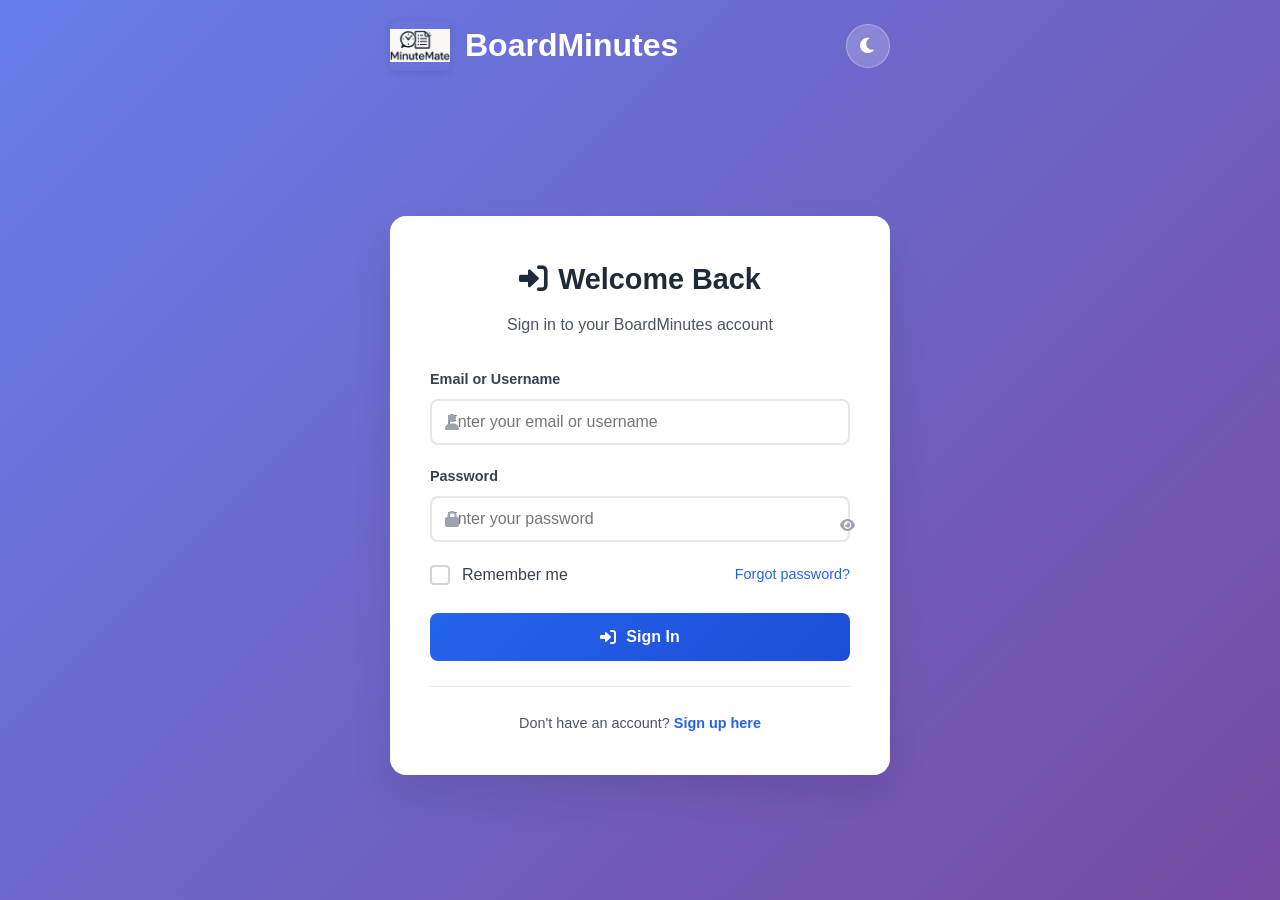
==== commit 46551863: "feat: Fix navigation consistency and rate limiting issues Navigation Improvements: - Add consistent " ====
--- a/frontend/index.html
+++ b/frontend/index.html
@@ -18,6 +18,23 @@
                     <h1>BoardMinutes</h1>
                 </div>
                 <div class="header-controls">
+                    <nav class="main-nav">
+                        <a href="index.html" class="nav-link active">
+                            <i class="fas fa-upload"></i> Upload
+                        </a>
+                        <a href="dashboard.html" class="nav-link">
+                            <i class="fas fa-tachometer-alt"></i> Dashboard
+                        </a>
+                        <a href="templates.html" class="nav-link">
+                            <i class="fas fa-file-alt"></i> Templates
+                        </a>
+                        <a href="profile.html" class="nav-link">
+                            <i class="fas fa-user"></i> Profile
+                        </a>
+                        <a href="profile.html" class="nav-link">
+                            <i class="fas fa-cog"></i> Settings
+                        </a>
+                    </nav>
                     <button class="theme-toggle" id="theme-toggle" title="Toggle dark mode">
                         <i class="fas fa-moon"></i>
                     </button>
@@ -384,11 +401,13 @@
                     </div>
                 </div>
             </section>
+
+
         </main>
 
         <!-- Footer -->
         <footer class="footer">
-            <p>&copy; 2025 MinuteMate. Powered by AI for better meetings.</p>
+            <p>&copy; 2025 BoardMinutes. Professional board meeting minutes powered by AI.</p>
             <div class="footer-links">
                 <a href="#" id="health-check">System Status</a>
                 <a href="#" id="about-link">About</a>
--- a/frontend/styles.css
+++ b/frontend/styles.css
@@ -193,6 +193,402 @@
     align-items: center;
 }
 
+/* Navigation Styles */
+.main-nav {
+    display: flex;
+    gap: 1rem;
+    align-items: center;
+}
+
+.nav-link {
+    color: var(--gray-600);
+    text-decoration: none;
+    padding: 0.5rem 1rem;
+    border-radius: 6px;
+    transition: all 0.3s ease;
+    display: flex;
+    align-items: center;
+    gap: 0.5rem;
+    font-weight: 500;
+    font-size: 0.9rem;
+}
+
+.nav-link:hover {
+    background: var(--gray-100);
+    color: var(--primary-color);
+    transform: translateY(-1px);
+}
+
+.nav-link.active {
+    background: var(--primary-color);
+    color: white;
+    box-shadow: 0 2px 4px rgba(0, 0, 0, 0.1);
+}
+
+.nav-link i {
+    font-size: 0.8rem;
+}
+
+/* Professional Section Styles */
+.dashboard-container,
+.templates-container,
+.profile-container,
+.settings-container {
+    max-width: 1200px;
+    margin: 0 auto;
+    padding: 40px 20px;
+}
+
+.section-description {
+    color: var(--gray-600);
+    font-size: 1.1rem;
+    margin-bottom: 30px;
+    text-align: center;
+}
+
+/* Dashboard Styles */
+.dashboard-summary {
+    display: grid;
+    grid-template-columns: repeat(auto-fit, minmax(200px, 1fr));
+    gap: 20px;
+    margin-bottom: 40px;
+}
+
+.dashboard-section-header {
+    display: flex;
+    justify-content: space-between;
+    align-items: center;
+    margin-bottom: 20px;
+    padding-bottom: 15px;
+    border-bottom: 2px solid var(--gray-200);
+}
+
+.dashboard-section-header h3 {
+    margin: 0;
+    color: var(--gray-800);
+    font-size: 1.3rem;
+}
+
+.recent-activity {
+    background: var(--gray-50);
+    border-radius: var(--border-radius);
+    padding: 40px;
+    text-align: center;
+}
+
+.activity-placeholder {
+    max-width: 400px;
+    margin: 0 auto;
+}
+
+.activity-placeholder i {
+    font-size: 3rem;
+    color: var(--gray-400);
+    margin-bottom: 20px;
+}
+
+.activity-placeholder h4 {
+    color: var(--gray-700);
+    margin-bottom: 10px;
+}
+
+.activity-placeholder p {
+    color: var(--gray-600);
+    margin-bottom: 25px;
+}
+
+/* Templates Styles */
+.templates-grid {
+    display: grid;
+    grid-template-columns: repeat(auto-fit, minmax(350px, 1fr));
+    gap: 25px;
+    margin-top: 30px;
+}
+
+.template-card {
+    background: white;
+    border-radius: var(--border-radius);
+    box-shadow: var(--shadow-sm);
+    border: 2px solid var(--gray-200);
+    transition: all 0.3s ease;
+    overflow: hidden;
+}
+
+.template-card:hover {
+    transform: translateY(-3px);
+    box-shadow: var(--shadow-md);
+    border-color: var(--primary-color);
+}
+
+.template-card.active {
+    border-color: var(--primary-color);
+    box-shadow: 0 0 0 3px rgba(59, 130, 246, 0.1);
+}
+
+.template-header {
+    padding: 25px 25px 15px;
+    border-bottom: 1px solid var(--gray-200);
+    position: relative;
+}
+
+.template-header i {
+    font-size: 2rem;
+    color: var(--primary-color);
+    margin-bottom: 10px;
+}
+
+.template-header h3 {
+    margin: 0 0 5px 0;
+    color: var(--gray-800);
+    font-size: 1.3rem;
+}
+
+.template-badge {
+    position: absolute;
+    top: 15px;
+    right: 15px;
+    background: var(--primary-color);
+    color: white;
+    padding: 4px 12px;
+    border-radius: 12px;
+    font-size: 0.75rem;
+    font-weight: 600;
+}
+
+.template-badge.governance {
+    background: var(--purple-600);
+}
+
+.template-badge.casual {
+    background: var(--green-600);
+}
+
+.template-content {
+    padding: 20px 25px;
+}
+
+.template-content p {
+    color: var(--gray-600);
+    margin-bottom: 20px;
+    line-height: 1.6;
+}
+
+.template-features {
+    list-style: none;
+    padding: 0;
+    margin: 0;
+}
+
+.template-features li {
+    display: flex;
+    align-items: center;
+    gap: 10px;
+    margin-bottom: 8px;
+    color: var(--gray-700);
+    font-size: 0.9rem;
+}
+
+.template-features i {
+    color: var(--green-600);
+    font-size: 0.8rem;
+}
+
+.template-actions {
+    padding: 20px 25px;
+    background: var(--gray-50);
+    display: flex;
+    gap: 10px;
+}
+
+.template-actions button {
+    flex: 1;
+}
+
+/* Profile & Settings Grid */
+.profile-grid,
+.settings-grid {
+    display: grid;
+    grid-template-columns: repeat(auto-fit, minmax(400px, 1fr));
+    gap: 30px;
+    margin-top: 30px;
+}
+
+.profile-card,
+.settings-card {
+    background: white;
+    border-radius: var(--border-radius);
+    box-shadow: var(--shadow-sm);
+    border: 1px solid var(--gray-200);
+    overflow: hidden;
+}
+
+.card-header {
+    background: var(--gray-50);
+    padding: 20px 25px;
+    border-bottom: 1px solid var(--gray-200);
+}
+
+.card-header h3 {
+    margin: 0;
+    color: var(--gray-800);
+    font-size: 1.1rem;
+    display: flex;
+    align-items: center;
+    gap: 10px;
+}
+
+.card-header i {
+    color: var(--primary-color);
+}
+
+.card-content {
+    padding: 25px;
+}
+
+/* Enhanced Form Styles */
+.form-group {
+    margin-bottom: 20px;
+}
+
+.form-group label {
+    display: block;
+    margin-bottom: 8px;
+    font-weight: 600;
+    color: var(--gray-700);
+    font-size: 0.95rem;
+}
+
+.form-group input,
+.form-group select {
+    width: 100%;
+    padding: 12px 15px;
+    border: 2px solid var(--gray-300);
+    border-radius: 8px;
+    font-size: 1rem;
+    transition: all 0.3s ease;
+    background: white;
+}
+
+.form-group input:focus,
+.form-group select:focus {
+    outline: none;
+    border-color: var(--primary-color);
+    box-shadow: 0 0 0 3px rgba(59, 130, 246, 0.1);
+}
+
+.form-help {
+    display: block;
+    margin-top: 5px;
+    font-size: 0.85rem;
+    color: var(--gray-500);
+}
+
+/* Checkbox Styles */
+.checkbox-group {
+    margin-bottom: 15px;
+}
+
+.checkbox-label {
+    display: flex;
+    align-items: center;
+    gap: 12px;
+    cursor: pointer;
+    font-weight: 500;
+    color: var(--gray-700);
+    margin-bottom: 0;
+}
+
+.checkbox-label input[type="checkbox"] {
+    width: auto;
+    margin: 0;
+    position: relative;
+}
+
+.checkmark {
+    position: relative;
+    width: 20px;
+    height: 20px;
+    border: 2px solid var(--gray-300);
+    border-radius: 4px;
+    transition: all 0.3s ease;
+}
+
+.checkbox-label input[type="checkbox"]:checked + .checkmark {
+    background: var(--primary-color);
+    border-color: var(--primary-color);
+}
+
+.checkbox-label input[type="checkbox"]:checked + .checkmark::after {
+    content: '✓';
+    position: absolute;
+    top: 50%;
+    left: 50%;
+    transform: translate(-50%, -50%);
+    color: white;
+    font-size: 12px;
+    font-weight: bold;
+}
+
+/* Action Button Groups */
+.profile-actions,
+.settings-actions {
+    margin-top: 40px;
+    padding-top: 30px;
+    border-top: 2px solid var(--gray-200);
+    display: flex;
+    gap: 15px;
+    justify-content: center;
+}
+
+.btn-danger {
+    background: var(--red-600);
+    color: white;
+    border: 2px solid var(--red-600);
+    padding: 12px 24px;
+    border-radius: 8px;
+    font-weight: 600;
+    cursor: pointer;
+    transition: all 0.3s ease;
+    text-decoration: none;
+    display: inline-flex;
+    align-items: center;
+    gap: 8px;
+}
+
+.btn-danger:hover {
+    background: var(--red-700);
+    border-color: var(--red-700);
+    transform: translateY(-1px);
+}
+
+/* Responsive Design */
+@media (max-width: 768px) {
+    .templates-grid,
+    .profile-grid,
+    .settings-grid {
+        grid-template-columns: 1fr;
+    }
+
+    .dashboard-summary {
+        grid-template-columns: repeat(2, 1fr);
+    }
+
+    .profile-actions,
+    .settings-actions {
+        flex-direction: column;
+    }
+
+    .template-actions {
+        flex-direction: column;
+    }
+}
+
+@media (max-width: 480px) {
+    .dashboard-summary {
+        grid-template-columns: 1fr;
+    }
+}
+
 /* User Menu */
 .user-menu {
     position: relative;
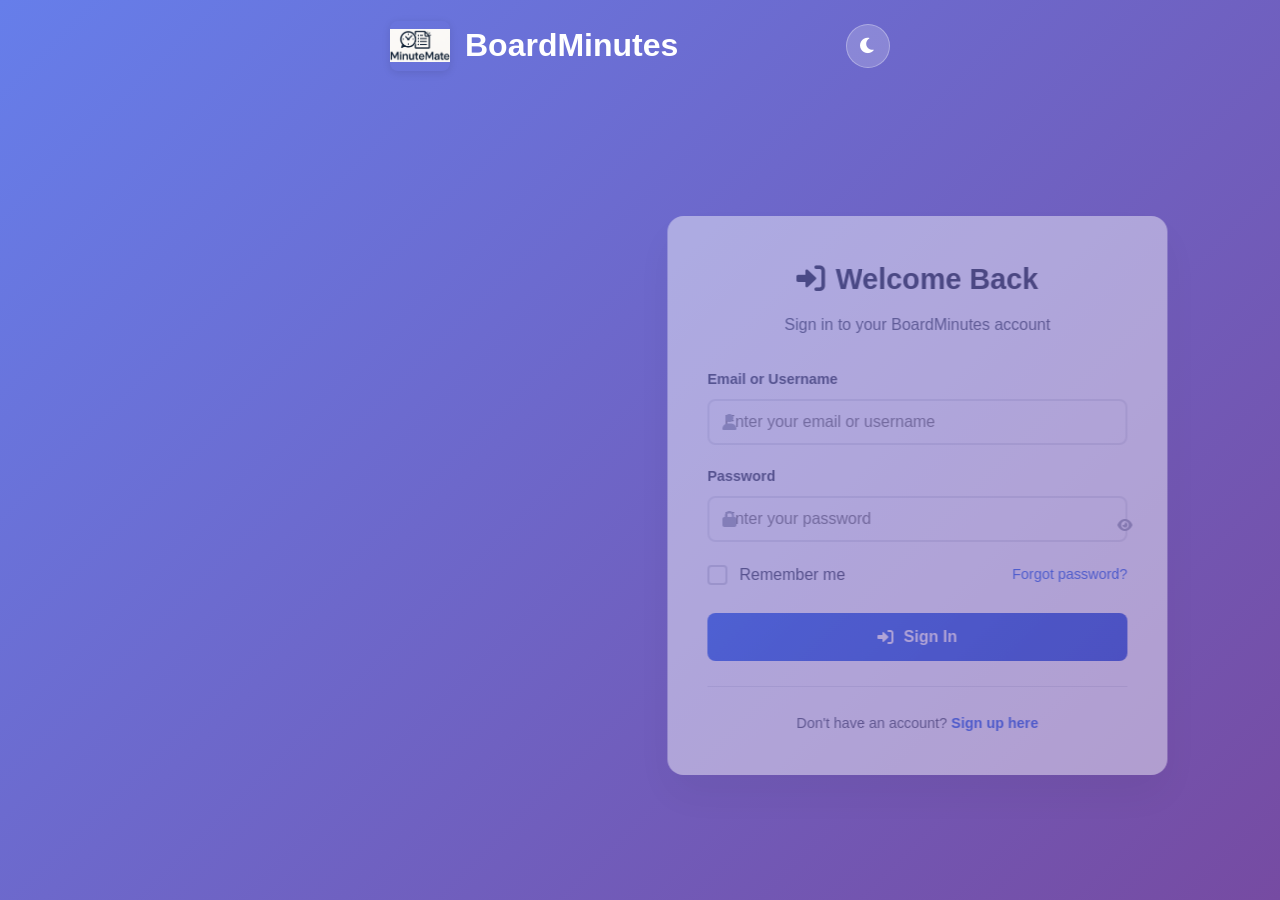
==== commit 4d8c4f32: "Phase 3: Default Template Integration - Seamless User Preferences - Integrate user preferences with " ====
--- a/frontend/index.html
+++ b/frontend/index.html
@@ -35,6 +35,29 @@
                             <i class="fas fa-cog"></i> Settings
                         </a>
                     </nav>
+                    <div class="user-menu" id="user-menu" style="display: none;">
+                        <button class="user-menu-toggle" id="user-menu-toggle">
+                            <i class="fas fa-user-circle"></i>
+                            <span id="user-name">Loading...</span>
+                        </button>
+                        <div class="user-dropdown" id="user-dropdown">
+                            <div class="user-info">
+                                <strong id="user-full-name">Loading...</strong>
+                                <small id="user-email">Loading...</small>
+                            </div>
+                            <hr>
+                            <a href="/frontend/dashboard.html" class="dropdown-item">
+                                <i class="fas fa-tachometer-alt"></i> Dashboard
+                            </a>
+                            <a href="/frontend/profile.html" class="dropdown-item">
+                                <i class="fas fa-user-cog"></i> Profile & Settings
+                            </a>
+                            <hr>
+                            <a href="#" class="dropdown-item" id="user-logout">
+                                <i class="fas fa-sign-out-alt"></i> Logout
+                            </a>
+                        </div>
+                    </div>
                     <button class="theme-toggle" id="theme-toggle" title="Toggle dark mode">
                         <i class="fas fa-moon"></i>
                     </button>
--- a/frontend/styles.css
+++ b/frontend/styles.css
@@ -5791,3 +5791,139 @@
         transform: translateX(100%);
     }
 }
+
+/* User Preferences Modal Styles */
+#preferences-modal {
+    position: fixed;
+    top: 0;
+    left: 0;
+    width: 100%;
+    height: 100%;
+    background: rgba(0, 0, 0, 0.5);
+    display: none;
+    justify-content: center;
+    align-items: center;
+    z-index: 1000;
+}
+
+#preferences-modal .modal-content {
+    background: white;
+    border-radius: 12px;
+    width: 90%;
+    max-width: 600px;
+    max-height: 90vh;
+    overflow: hidden;
+    box-shadow: 0 20px 40px rgba(0, 0, 0, 0.2);
+    display: flex;
+    flex-direction: column;
+}
+
+#preferences-modal .modal-header {
+    display: flex;
+    justify-content: space-between;
+    align-items: center;
+    padding: 25px;
+    border-bottom: 1px solid var(--gray-200);
+    background: var(--gray-50);
+}
+
+#preferences-modal .modal-header h3 {
+    margin: 0;
+    color: var(--gray-800);
+    font-size: 1.4rem;
+    display: flex;
+    align-items: center;
+    gap: 10px;
+}
+
+#preferences-modal .modal-close {
+    background: none;
+    border: none;
+    font-size: 1.5rem;
+    color: var(--gray-500);
+    cursor: pointer;
+    padding: 5px;
+    border-radius: 4px;
+}
+
+#preferences-modal .modal-close:hover {
+    color: var(--gray-700);
+    background: var(--gray-200);
+}
+
+#preferences-modal .modal-body {
+    flex: 1;
+    padding: 25px;
+    overflow-y: auto;
+}
+
+#preferences-modal .modal-footer {
+    display: flex;
+    justify-content: flex-end;
+    gap: 15px;
+    padding: 25px;
+    border-top: 1px solid var(--gray-200);
+    background: var(--gray-50);
+}
+
+#preferences-modal .form-section {
+    margin-bottom: 30px;
+    padding-bottom: 20px;
+    border-bottom: 1px solid var(--gray-200);
+}
+
+#preferences-modal .form-section:last-child {
+    border-bottom: none;
+    margin-bottom: 0;
+}
+
+#preferences-modal .form-section h4 {
+    margin: 0 0 20px 0;
+    color: var(--gray-800);
+    font-size: 1.1rem;
+    display: flex;
+    align-items: center;
+    gap: 8px;
+}
+
+#preferences-modal .checkbox-label {
+    display: flex;
+    align-items: center;
+    gap: 10px;
+    cursor: pointer;
+    margin: 10px 0;
+}
+
+#preferences-modal .checkbox-label input[type="checkbox"] {
+    margin: 0;
+}
+
+/* Dark mode support for preferences modal */
+[data-theme="dark"] #preferences-modal .modal-content {
+    background: var(--gray-100);
+}
+
+[data-theme="dark"] #preferences-modal .modal-header,
+[data-theme="dark"] #preferences-modal .modal-footer {
+    background: var(--gray-200);
+    border-color: var(--gray-300);
+}
+
+[data-theme="dark"] #preferences-modal .modal-header h3 {
+    color: var(--gray-900);
+}
+
+[data-theme="dark"] #preferences-modal .form-section {
+    border-color: var(--gray-300);
+}
+
+[data-theme="dark"] #preferences-modal .form-section h4 {
+    color: var(--gray-900);
+}
+
+@media (max-width: 768px) {
+    #preferences-modal .modal-content {
+        width: 95%;
+        margin: 20px;
+    }
+}
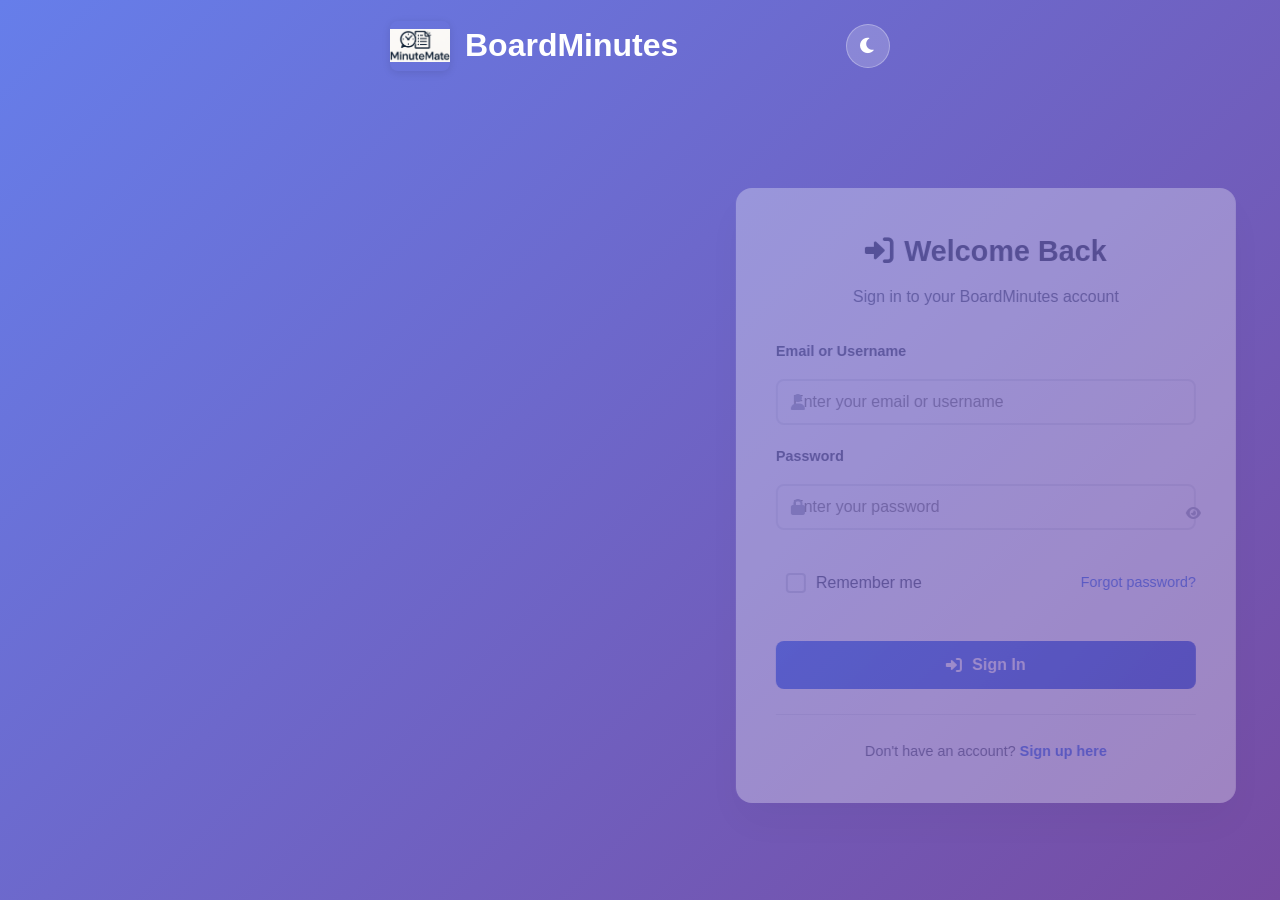
==== commit c08b4e85: "Fix: Navigation links using absolute paths - Fix navigation links in all HTML files to use absolute " ====
--- a/frontend/index.html
+++ b/frontend/index.html
@@ -19,19 +19,19 @@
                 </div>
                 <div class="header-controls">
                     <nav class="main-nav">
-                        <a href="index.html" class="nav-link active">
+                        <a href="/frontend/index.html" class="nav-link active">
                             <i class="fas fa-upload"></i> Upload
                         </a>
-                        <a href="dashboard.html" class="nav-link">
+                        <a href="/frontend/dashboard.html" class="nav-link">
                             <i class="fas fa-tachometer-alt"></i> Dashboard
                         </a>
-                        <a href="templates.html" class="nav-link">
+                        <a href="/frontend/templates.html" class="nav-link">
                             <i class="fas fa-file-alt"></i> Templates
                         </a>
-                        <a href="profile.html" class="nav-link">
+                        <a href="/frontend/profile.html" class="nav-link">
                             <i class="fas fa-user"></i> Profile
                         </a>
-                        <a href="profile.html" class="nav-link">
+                        <a href="/frontend/profile.html" class="nav-link">
                             <i class="fas fa-cog"></i> Settings
                         </a>
                     </nav>
--- a/frontend/styles.css
+++ b/frontend/styles.css
@@ -5927,3 +5927,836 @@
         margin: 20px;
     }
 }
+
+/* Enhanced Meeting History Styles */
+.section-controls {
+    display: flex;
+    gap: 10px;
+    align-items: center;
+}
+
+.meeting-filters {
+    background: var(--gray-50);
+    border: 1px solid var(--gray-200);
+    border-radius: var(--border-radius);
+    padding: 20px;
+    margin-bottom: 20px;
+    transition: all 0.3s ease;
+}
+
+.filter-row {
+    display: grid;
+    grid-template-columns: 2fr 1fr 1fr 1fr;
+    gap: 15px;
+    margin-bottom: 15px;
+}
+
+.filter-group {
+    display: flex;
+    flex-direction: column;
+    gap: 5px;
+}
+
+.filter-group label {
+    font-weight: 600;
+    color: var(--gray-700);
+    font-size: 0.9rem;
+}
+
+.filter-group input,
+.filter-group select {
+    padding: 8px 12px;
+    border: 1px solid var(--gray-300);
+    border-radius: 6px;
+    font-size: 0.9rem;
+    transition: border-color 0.2s ease;
+}
+
+.filter-group input:focus,
+.filter-group select:focus {
+    outline: none;
+    border-color: var(--primary-color);
+    box-shadow: 0 0 0 3px rgba(37, 99, 235, 0.1);
+}
+
+.filter-actions {
+    display: flex;
+    gap: 10px;
+    justify-content: flex-end;
+}
+
+.meeting-list-container {
+    background: white;
+    border-radius: var(--border-radius);
+    overflow: hidden;
+}
+
+.meeting-list-header {
+    display: flex;
+    justify-content: space-between;
+    align-items: center;
+    padding: 15px 20px;
+    background: var(--gray-50);
+    border-bottom: 1px solid var(--gray-200);
+}
+
+.results-info {
+    display: flex;
+    gap: 10px;
+    align-items: center;
+    color: var(--gray-600);
+    font-size: 0.9rem;
+}
+
+.view-options {
+    display: flex;
+    gap: 5px;
+}
+
+.view-toggle {
+    background: none;
+    border: 1px solid var(--gray-300);
+    padding: 8px 12px;
+    border-radius: 6px;
+    cursor: pointer;
+    color: var(--gray-600);
+    transition: all 0.2s ease;
+}
+
+.view-toggle:hover {
+    background: var(--gray-100);
+    color: var(--gray-800);
+}
+
+.view-toggle.active {
+    background: var(--primary-color);
+    color: white;
+    border-color: var(--primary-color);
+}
+
+.pagination-container {
+    display: flex;
+    justify-content: space-between;
+    align-items: center;
+    padding: 20px;
+    background: var(--gray-50);
+    border-top: 1px solid var(--gray-200);
+}
+
+.pagination-info {
+    color: var(--gray-600);
+    font-size: 0.9rem;
+}
+
+.pagination-controls {
+    display: flex;
+    gap: 10px;
+    align-items: center;
+}
+
+.page-numbers {
+    display: flex;
+    gap: 5px;
+}
+
+.page-number {
+    background: none;
+    border: 1px solid var(--gray-300);
+    padding: 8px 12px;
+    border-radius: 6px;
+    cursor: pointer;
+    color: var(--gray-600);
+    transition: all 0.2s ease;
+    min-width: 40px;
+    text-align: center;
+}
+
+.page-number:hover {
+    background: var(--gray-100);
+    color: var(--gray-800);
+}
+
+.page-number.active {
+    background: var(--primary-color);
+    color: white;
+    border-color: var(--primary-color);
+}
+
+.page-number:disabled {
+    opacity: 0.5;
+    cursor: not-allowed;
+}
+
+/* List View Styles */
+.recent-meetings.list-view .meeting-card {
+    display: flex;
+    align-items: center;
+    padding: 15px 20px;
+    border-bottom: 1px solid var(--gray-200);
+    border-radius: 0;
+}
+
+.recent-meetings.list-view .meeting-card:last-child {
+    border-bottom: none;
+}
+
+.recent-meetings.list-view .meeting-info {
+    flex: 1;
+    display: grid;
+    grid-template-columns: 2fr 1fr 1fr 1fr auto;
+    gap: 20px;
+    align-items: center;
+}
+
+.recent-meetings.list-view .meeting-title {
+    margin: 0;
+    font-size: 1rem;
+}
+
+.recent-meetings.list-view .meeting-meta {
+    display: flex;
+    flex-direction: column;
+    gap: 2px;
+    font-size: 0.85rem;
+}
+
+.recent-meetings.list-view .meeting-actions {
+    margin: 0;
+}
+
+/* Dark mode support */
+[data-theme="dark"] .meeting-filters {
+    background: var(--gray-200);
+    border-color: var(--gray-300);
+}
+
+[data-theme="dark"] .filter-group label {
+    color: var(--gray-900);
+}
+
+[data-theme="dark"] .filter-group input,
+[data-theme="dark"] .filter-group select {
+    background: var(--gray-50);
+    border-color: var(--gray-400);
+    color: var(--gray-900);
+}
+
+[data-theme="dark"] .meeting-list-header,
+[data-theme="dark"] .pagination-container {
+    background: var(--gray-200);
+    border-color: var(--gray-300);
+}
+
+[data-theme="dark"] .view-toggle {
+    border-color: var(--gray-400);
+    color: var(--gray-800);
+}
+
+[data-theme="dark"] .view-toggle:hover {
+    background: var(--gray-300);
+    color: var(--gray-900);
+}
+
+[data-theme="dark"] .page-number {
+    border-color: var(--gray-400);
+    color: var(--gray-800);
+}
+
+[data-theme="dark"] .page-number:hover {
+    background: var(--gray-300);
+    color: var(--gray-900);
+}
+
+/* Responsive Design */
+@media (max-width: 1024px) {
+    .filter-row {
+        grid-template-columns: 1fr 1fr;
+        gap: 10px;
+    }
+
+    .meeting-list-header {
+        flex-direction: column;
+        gap: 10px;
+        align-items: stretch;
+    }
+
+    .pagination-container {
+        flex-direction: column;
+        gap: 15px;
+        text-align: center;
+    }
+}
+
+@media (max-width: 768px) {
+    .filter-row {
+        grid-template-columns: 1fr;
+    }
+
+    .section-controls {
+        flex-direction: column;
+        gap: 8px;
+        width: 100%;
+    }
+
+    .recent-meetings.list-view .meeting-info {
+        grid-template-columns: 1fr;
+        gap: 10px;
+    }
+
+    .page-numbers {
+        flex-wrap: wrap;
+        justify-content: center;
+    }
+}
+
+/* Enhanced Profile Page Styles */
+.profile-container {
+    max-width: 1200px;
+    margin: 0 auto;
+    padding: 20px;
+}
+
+.profile-header {
+    display: flex;
+    align-items: center;
+    gap: 30px;
+    padding: 30px;
+    background: white;
+    border-radius: var(--border-radius);
+    box-shadow: var(--shadow-sm);
+    margin-bottom: 30px;
+}
+
+.profile-avatar {
+    display: flex;
+    flex-direction: column;
+    align-items: center;
+    gap: 15px;
+}
+
+.avatar-circle {
+    width: 120px;
+    height: 120px;
+    border-radius: 50%;
+    background: var(--primary-color);
+    display: flex;
+    align-items: center;
+    justify-content: center;
+    color: white;
+    font-size: 3rem;
+    box-shadow: var(--shadow-md);
+}
+
+.profile-info h1 {
+    margin: 0 0 10px 0;
+    color: var(--gray-800);
+    font-size: 2rem;
+}
+
+.profile-info p {
+    margin: 0 0 15px 0;
+    color: var(--gray-600);
+    font-size: 1.1rem;
+}
+
+.profile-meta {
+    display: flex;
+    gap: 20px;
+    color: var(--gray-500);
+    font-size: 0.9rem;
+}
+
+.profile-meta span {
+    display: flex;
+    align-items: center;
+    gap: 5px;
+}
+
+.profile-tabs {
+    display: flex;
+    background: white;
+    border-radius: var(--border-radius);
+    box-shadow: var(--shadow-sm);
+    margin-bottom: 30px;
+    overflow: hidden;
+}
+
+.tab-button {
+    flex: 1;
+    background: none;
+    border: none;
+    padding: 20px;
+    cursor: pointer;
+    transition: all 0.2s ease;
+    color: var(--gray-600);
+    font-weight: 500;
+    display: flex;
+    align-items: center;
+    justify-content: center;
+    gap: 8px;
+    border-bottom: 3px solid transparent;
+}
+
+.tab-button:hover {
+    background: var(--gray-50);
+    color: var(--gray-800);
+}
+
+.tab-button.active {
+    background: var(--primary-color);
+    color: white;
+    border-bottom-color: var(--primary-dark);
+}
+
+.tab-content {
+    background: white;
+    border-radius: var(--border-radius);
+    box-shadow: var(--shadow-sm);
+    overflow: hidden;
+}
+
+.tab-panel {
+    display: none;
+    padding: 30px;
+}
+
+.tab-panel.active {
+    display: block;
+}
+
+.settings-section {
+    margin-bottom: 40px;
+    padding-bottom: 30px;
+    border-bottom: 1px solid var(--gray-200);
+}
+
+.settings-section:last-child {
+    margin-bottom: 0;
+    padding-bottom: 0;
+    border-bottom: none;
+}
+
+.settings-section h3 {
+    margin: 0 0 20px 0;
+    color: var(--gray-800);
+    font-size: 1.3rem;
+    display: flex;
+    align-items: center;
+    gap: 10px;
+}
+
+.form-row {
+    display: grid;
+    grid-template-columns: 1fr 1fr;
+    gap: 20px;
+    margin-bottom: 20px;
+}
+
+.form-group {
+    display: flex;
+    flex-direction: column;
+    gap: 8px;
+}
+
+.form-group label {
+    font-weight: 600;
+    color: var(--gray-700);
+}
+
+.form-help {
+    color: var(--gray-500);
+    font-size: 0.85rem;
+}
+
+.form-actions {
+    display: flex;
+    gap: 15px;
+    justify-content: flex-end;
+    margin-top: 30px;
+    padding-top: 20px;
+    border-top: 1px solid var(--gray-200);
+}
+
+.notification-group {
+    margin-bottom: 25px;
+}
+
+.notification-group h4 {
+    margin: 0 0 15px 0;
+    color: var(--gray-800);
+    font-size: 1.1rem;
+}
+
+.checkbox-label {
+    display: flex;
+    align-items: center;
+    gap: 10px;
+    margin: 10px 0;
+    cursor: pointer;
+    padding: 10px;
+    border-radius: 6px;
+    transition: background-color 0.2s ease;
+}
+
+.checkbox-label:hover {
+    background: var(--gray-50);
+}
+
+.danger-zone {
+    background: #fef2f2;
+    border: 1px solid #fecaca;
+    border-radius: var(--border-radius);
+    padding: 25px;
+}
+
+.danger-zone h3 {
+    color: #dc2626;
+}
+
+.danger-actions {
+    display: flex;
+    flex-direction: column;
+    gap: 20px;
+}
+
+.danger-action {
+    display: flex;
+    justify-content: space-between;
+    align-items: center;
+    padding: 20px;
+    background: white;
+    border-radius: 8px;
+    border: 1px solid #fecaca;
+}
+
+.danger-info h4 {
+    margin: 0 0 5px 0;
+    color: var(--gray-800);
+}
+
+.danger-info p {
+    margin: 0;
+    color: var(--gray-600);
+    font-size: 0.9rem;
+}
+
+.activity-list {
+    background: var(--gray-50);
+    border-radius: 8px;
+    padding: 20px;
+    min-height: 200px;
+}
+
+/* Dark mode support for profile */
+[data-theme="dark"] .profile-header,
+[data-theme="dark"] .profile-tabs,
+[data-theme="dark"] .tab-content {
+    background: var(--gray-100);
+}
+
+[data-theme="dark"] .tab-button {
+    color: var(--gray-800);
+}
+
+[data-theme="dark"] .tab-button:hover {
+    background: var(--gray-200);
+    color: var(--gray-900);
+}
+
+[data-theme="dark"] .settings-section {
+    border-color: var(--gray-300);
+}
+
+[data-theme="dark"] .form-actions {
+    border-color: var(--gray-300);
+}
+
+[data-theme="dark"] .checkbox-label:hover {
+    background: var(--gray-200);
+}
+
+[data-theme="dark"] .danger-zone {
+    background: #450a0a;
+    border-color: #dc2626;
+}
+
+[data-theme="dark"] .danger-action {
+    background: var(--gray-200);
+    border-color: #dc2626;
+}
+
+[data-theme="dark"] .activity-list {
+    background: var(--gray-200);
+}
+
+/* Meeting Sharing & Export Styles */
+.btn-group {
+    display: inline-flex;
+    border-radius: var(--border-radius);
+    overflow: hidden;
+}
+
+.btn-group .btn {
+    border-radius: 0;
+    border-right: 1px solid rgba(255, 255, 255, 0.2);
+}
+
+.btn-group .btn:first-child {
+    border-top-left-radius: var(--border-radius);
+    border-bottom-left-radius: var(--border-radius);
+}
+
+.btn-group .btn:last-child {
+    border-top-right-radius: var(--border-radius);
+    border-bottom-right-radius: var(--border-radius);
+    border-right: none;
+}
+
+.dropdown-toggle {
+    padding: 8px 10px !important;
+    min-width: auto !important;
+}
+
+.share-modal,
+.export-modal,
+.email-modal {
+    max-width: 500px;
+    width: 90%;
+}
+
+.share-link-container {
+    display: flex;
+    gap: 10px;
+    margin: 15px 0;
+}
+
+.share-link-container input {
+    flex: 1;
+    padding: 10px;
+    border: 1px solid var(--gray-300);
+    border-radius: var(--border-radius);
+    background: var(--gray-50);
+    font-family: monospace;
+    font-size: 0.9rem;
+}
+
+.share-expiry {
+    color: var(--gray-600);
+    font-size: 0.9rem;
+    margin: 10px 0;
+    display: flex;
+    align-items: center;
+    gap: 5px;
+}
+
+.share-actions {
+    display: flex;
+    gap: 10px;
+    margin-top: 20px;
+    padding-top: 20px;
+    border-top: 1px solid var(--gray-200);
+}
+
+.export-options {
+    display: grid;
+    grid-template-columns: 1fr 1fr;
+    gap: 15px;
+    margin: 20px 0;
+}
+
+.export-option {
+    display: flex;
+    align-items: center;
+    gap: 15px;
+    padding: 20px;
+    border: 2px solid var(--gray-200);
+    border-radius: var(--border-radius);
+    cursor: pointer;
+    transition: all 0.2s ease;
+    background: white;
+}
+
+.export-option:hover {
+    border-color: var(--primary-color);
+    background: var(--primary-light);
+    transform: translateY(-2px);
+    box-shadow: var(--shadow-md);
+}
+
+.export-option i {
+    font-size: 2rem;
+    color: var(--primary-color);
+    min-width: 40px;
+}
+
+.export-option h4 {
+    margin: 0 0 5px 0;
+    color: var(--gray-800);
+    font-size: 1.1rem;
+}
+
+.export-option p {
+    margin: 0;
+    color: var(--gray-600);
+    font-size: 0.9rem;
+}
+
+.email-modal .form-group {
+    margin-bottom: 20px;
+}
+
+.email-modal label {
+    display: block;
+    margin-bottom: 5px;
+    font-weight: 600;
+    color: var(--gray-700);
+}
+
+.email-modal input,
+.email-modal textarea,
+.email-modal select {
+    width: 100%;
+    padding: 10px;
+    border: 1px solid var(--gray-300);
+    border-radius: var(--border-radius);
+    font-size: 1rem;
+}
+
+.email-modal textarea {
+    resize: vertical;
+    min-height: 100px;
+}
+
+.form-actions {
+    display: flex;
+    gap: 10px;
+    justify-content: flex-end;
+    margin-top: 25px;
+    padding-top: 20px;
+    border-top: 1px solid var(--gray-200);
+}
+
+/* Dark mode support for sharing */
+[data-theme="dark"] .share-link-container input {
+    background: var(--gray-200);
+    border-color: var(--gray-400);
+    color: var(--gray-900);
+}
+
+[data-theme="dark"] .export-option {
+    background: var(--gray-100);
+    border-color: var(--gray-300);
+}
+
+[data-theme="dark"] .export-option:hover {
+    background: var(--gray-200);
+}
+
+[data-theme="dark"] .share-actions,
+[data-theme="dark"] .form-actions {
+    border-color: var(--gray-300);
+}
+
+[data-theme="dark"] .email-modal input,
+[data-theme="dark"] .email-modal textarea,
+[data-theme="dark"] .email-modal select {
+    background: var(--gray-100);
+    border-color: var(--gray-300);
+    color: var(--gray-900);
+}
+
+/* Responsive design for profile */
+@media (max-width: 1024px) {
+    .profile-header {
+        flex-direction: column;
+        text-align: center;
+        gap: 20px;
+    }
+
+    .profile-tabs {
+        flex-wrap: wrap;
+    }
+
+    .tab-button {
+        flex: 1 1 auto;
+        min-width: 150px;
+    }
+}
+
+@media (max-width: 768px) {
+    .profile-container {
+        padding: 15px;
+    }
+
+    .profile-header {
+        padding: 20px;
+    }
+
+    .avatar-circle {
+        width: 80px;
+        height: 80px;
+        font-size: 2rem;
+    }
+
+    .profile-info h1 {
+        font-size: 1.5rem;
+    }
+
+    .profile-meta {
+        flex-direction: column;
+        gap: 10px;
+    }
+
+    .tab-button {
+        padding: 15px 10px;
+        font-size: 0.9rem;
+    }
+
+    .tab-panel {
+        padding: 20px;
+    }
+
+    .form-row {
+        grid-template-columns: 1fr;
+        gap: 15px;
+    }
+
+    .form-actions {
+        flex-direction: column;
+    }
+
+    .danger-action {
+        flex-direction: column;
+        gap: 15px;
+        text-align: center;
+    }
+
+    .export-options {
+        grid-template-columns: 1fr;
+    }
+
+    .share-actions,
+    .form-actions {
+        flex-direction: column;
+    }
+
+    .share-link-container {
+        flex-direction: column;
+    }
+
+    .btn-group {
+        flex-direction: column;
+    }
+
+    .btn-group .btn {
+        border-radius: var(--border-radius) !important;
+        border-right: none;
+        border-bottom: 1px solid rgba(255, 255, 255, 0.2);
+        margin-bottom: 2px;
+    }
+
+    .btn-group .btn:last-child {
+        border-bottom: none;
+        margin-bottom: 0;
+    }
+}
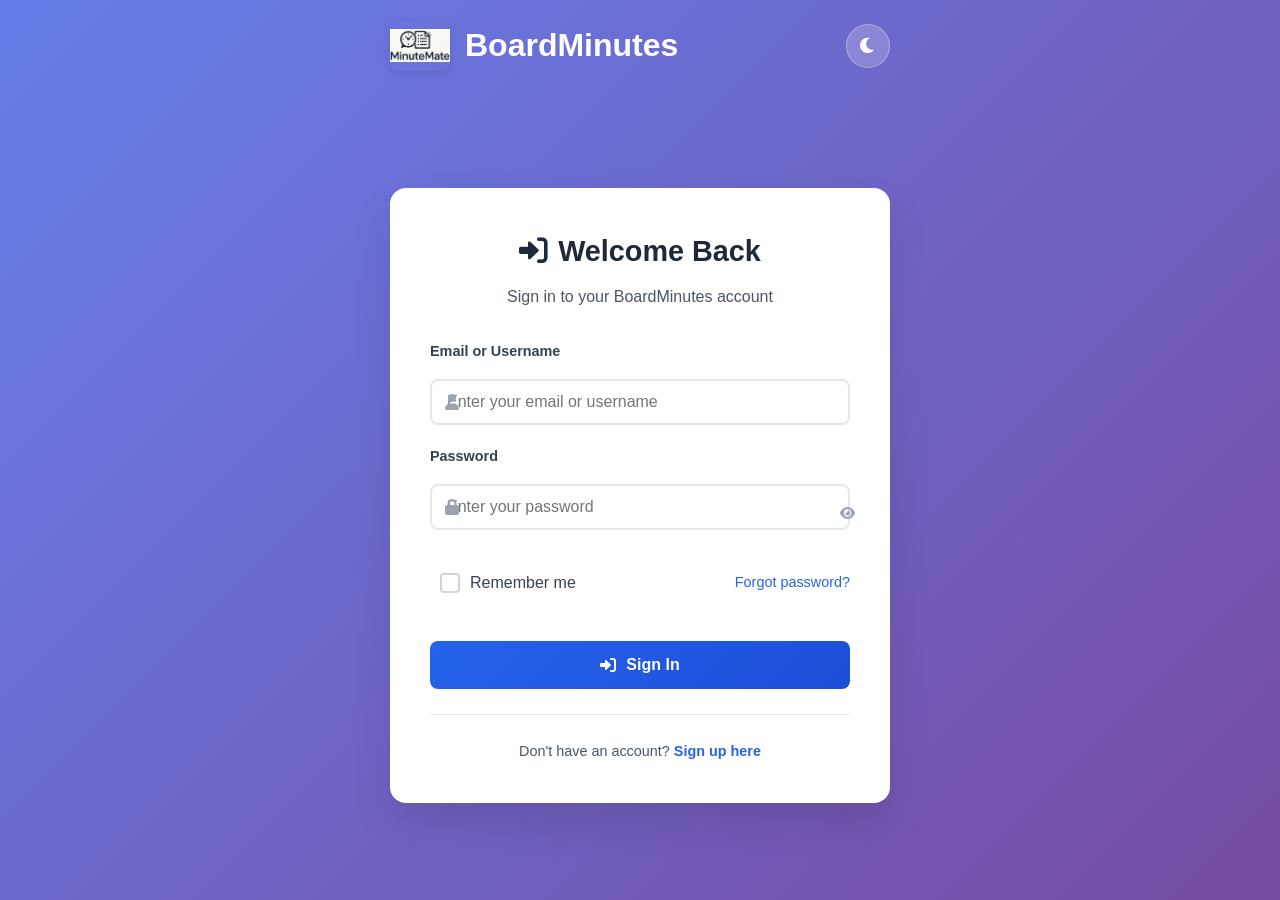
==== commit c7f18d65: "Phase 4.4: Performance & UX Optimizations - Implement comprehensive loading manager with smart cachi" ====
--- a/frontend/index.html
+++ b/frontend/index.html
@@ -454,6 +454,8 @@
         </div>
     </div>
 
+    <script src="loading-manager.js"></script>
+    <script src="realtime-manager.js"></script>
     <script src="script.js"></script>
 </body>
 </html>
--- a/frontend/styles.css
+++ b/frontend/styles.css
@@ -6760,3 +6760,427 @@
         margin-bottom: 0;
     }
 }
+
+/* Enhanced Loading States & Performance Optimizations */
+.loading-overlay {
+    position: fixed;
+    top: 0;
+    left: 0;
+    width: 100%;
+    height: 100%;
+    background: rgba(0, 0, 0, 0.7);
+    display: flex;
+    align-items: center;
+    justify-content: center;
+    z-index: 9999;
+    opacity: 0;
+    visibility: hidden;
+    transition: all 0.3s ease;
+}
+
+.loading-overlay.show {
+    opacity: 1;
+    visibility: visible;
+}
+
+.loading-content {
+    background: white;
+    border-radius: 12px;
+    padding: 30px;
+    text-align: center;
+    box-shadow: 0 20px 40px rgba(0, 0, 0, 0.3);
+    max-width: 300px;
+    width: 90%;
+}
+
+.loading-spinner {
+    width: 50px;
+    height: 50px;
+    border: 4px solid var(--gray-200);
+    border-top: 4px solid var(--primary-color);
+    border-radius: 50%;
+    animation: spin 1s linear infinite;
+    margin: 0 auto 20px;
+}
+
+.loading-text {
+    font-size: 1.1rem;
+    font-weight: 600;
+    color: var(--gray-800);
+    margin-bottom: 20px;
+}
+
+.loading-progress {
+    display: none;
+}
+
+.progress-bar {
+    width: 100%;
+    height: 8px;
+    background: var(--gray-200);
+    border-radius: 4px;
+    overflow: hidden;
+    margin-bottom: 10px;
+}
+
+.progress-fill {
+    height: 100%;
+    background: linear-gradient(90deg, var(--primary-color), var(--primary-light));
+    border-radius: 4px;
+    transition: width 0.3s ease;
+    width: 0%;
+}
+
+.progress-text {
+    font-size: 0.9rem;
+    color: var(--gray-600);
+    font-weight: 500;
+}
+
+/* Inline Loading States */
+.inline-loader {
+    display: flex;
+    align-items: center;
+    gap: 10px;
+    padding: 10px;
+    background: var(--gray-50);
+    border-radius: 6px;
+    margin: 10px 0;
+}
+
+.inline-spinner {
+    width: 20px;
+    height: 20px;
+    border: 2px solid var(--gray-300);
+    border-top: 2px solid var(--primary-color);
+    border-radius: 50%;
+    animation: spin 1s linear infinite;
+}
+
+.inline-text {
+    font-size: 0.9rem;
+    color: var(--gray-600);
+}
+
+/* Enhanced Toast Notifications */
+.toast-container {
+    position: fixed;
+    top: 20px;
+    right: 20px;
+    z-index: 10000;
+    display: flex;
+    flex-direction: column;
+    gap: 10px;
+    max-width: 400px;
+}
+
+.toast {
+    background: white;
+    border-radius: 8px;
+    box-shadow: 0 10px 25px rgba(0, 0, 0, 0.15);
+    padding: 15px 20px;
+    display: flex;
+    align-items: center;
+    gap: 12px;
+    border-left: 4px solid var(--primary-color);
+    transform: translateX(100%);
+    opacity: 0;
+    transition: all 0.3s ease;
+    max-width: 100%;
+    word-wrap: break-word;
+}
+
+.toast.show {
+    transform: translateX(0);
+    opacity: 1;
+}
+
+.toast-success {
+    border-left-color: var(--success-color);
+}
+
+.toast-error {
+    border-left-color: var(--error-color);
+}
+
+.toast-warning {
+    border-left-color: var(--warning-color);
+}
+
+.toast-info {
+    border-left-color: var(--info-color);
+}
+
+.toast-icon {
+    font-size: 1.2rem;
+    flex-shrink: 0;
+}
+
+.toast-success .toast-icon {
+    color: var(--success-color);
+}
+
+.toast-error .toast-icon {
+    color: var(--error-color);
+}
+
+.toast-warning .toast-icon {
+    color: var(--warning-color);
+}
+
+.toast-info .toast-icon {
+    color: var(--info-color);
+}
+
+.toast-message {
+    flex: 1;
+    font-size: 0.95rem;
+    color: var(--gray-800);
+    line-height: 1.4;
+}
+
+.toast-close {
+    background: none;
+    border: none;
+    font-size: 1.2rem;
+    color: var(--gray-400);
+    cursor: pointer;
+    padding: 0;
+    width: 20px;
+    height: 20px;
+    display: flex;
+    align-items: center;
+    justify-content: center;
+    border-radius: 50%;
+    transition: all 0.2s ease;
+    flex-shrink: 0;
+}
+
+.toast-close:hover {
+    background: var(--gray-100);
+    color: var(--gray-600);
+}
+
+/* Skeleton Loading States */
+.skeleton {
+    background: linear-gradient(90deg, var(--gray-200) 25%, var(--gray-100) 50%, var(--gray-200) 75%);
+    background-size: 200% 100%;
+    animation: skeleton-loading 1.5s infinite;
+    border-radius: 4px;
+}
+
+.skeleton-text {
+    height: 1rem;
+    margin-bottom: 0.5rem;
+}
+
+.skeleton-text:last-child {
+    margin-bottom: 0;
+    width: 60%;
+}
+
+.skeleton-avatar {
+    width: 40px;
+    height: 40px;
+    border-radius: 50%;
+}
+
+.skeleton-card {
+    height: 200px;
+    border-radius: 8px;
+}
+
+@keyframes skeleton-loading {
+    0% {
+        background-position: -200% 0;
+    }
+    100% {
+        background-position: 200% 0;
+    }
+}
+
+/* Lazy Loading Images */
+img.lazy {
+    opacity: 0;
+    transition: opacity 0.3s ease;
+}
+
+img.lazy.loaded {
+    opacity: 1;
+}
+
+/* Performance Optimizations */
+.gpu-accelerated {
+    transform: translateZ(0);
+    will-change: transform;
+}
+
+.smooth-scroll {
+    scroll-behavior: smooth;
+}
+
+/* Reduced Motion Support */
+@media (prefers-reduced-motion: reduce) {
+    .loading-spinner,
+    .inline-spinner {
+        animation: none;
+    }
+
+    .skeleton {
+        animation: none;
+        background: var(--gray-200);
+    }
+
+    .toast,
+    .loading-overlay {
+        transition: none;
+    }
+}
+
+/* Dark Mode Support for Loading States */
+[data-theme="dark"] .loading-content {
+    background: var(--gray-100);
+}
+
+[data-theme="dark"] .loading-text {
+    color: var(--gray-800);
+}
+
+[data-theme="dark"] .inline-loader {
+    background: var(--gray-200);
+}
+
+[data-theme="dark"] .inline-text {
+    color: var(--gray-700);
+}
+
+[data-theme="dark"] .toast {
+    background: var(--gray-100);
+}
+
+[data-theme="dark"] .toast-message {
+    color: var(--gray-800);
+}
+
+[data-theme="dark"] .toast-close:hover {
+    background: var(--gray-200);
+    color: var(--gray-700);
+}
+
+[data-theme="dark"] .skeleton {
+    background: linear-gradient(90deg, var(--gray-300) 25%, var(--gray-200) 50%, var(--gray-300) 75%);
+    background-size: 200% 100%;
+}
+
+/* Responsive Design for Loading States */
+@media (max-width: 768px) {
+    .toast-container {
+        top: 10px;
+        right: 10px;
+        left: 10px;
+        max-width: none;
+    }
+
+    .toast {
+        padding: 12px 15px;
+        font-size: 0.9rem;
+    }
+
+    .loading-content {
+        padding: 20px;
+        margin: 20px;
+    }
+
+    .loading-text {
+        font-size: 1rem;
+    }
+}
+
+/* Real-time Progress Indicators */
+.meeting-progress {
+    margin-top: 15px;
+    padding: 10px;
+    background: var(--gray-50);
+    border-radius: 6px;
+    border-left: 3px solid var(--primary-color);
+}
+
+.meeting-progress .progress-bar {
+    width: 100%;
+    height: 6px;
+    background: var(--gray-200);
+    border-radius: 3px;
+    overflow: hidden;
+    margin-bottom: 8px;
+}
+
+.meeting-progress .progress-fill {
+    height: 100%;
+    background: linear-gradient(90deg, var(--primary-color), var(--success-color));
+    border-radius: 3px;
+    transition: width 0.3s ease;
+    width: 0%;
+}
+
+.meeting-progress .progress-text {
+    font-size: 0.85rem;
+    color: var(--gray-600);
+    font-weight: 500;
+    text-align: center;
+}
+
+/* Real-time Status Updates */
+.status-processing {
+    background: var(--warning-color) !important;
+    animation: pulse 2s infinite;
+}
+
+.status-uploading {
+    background: var(--info-color) !important;
+    animation: pulse 2s infinite;
+}
+
+@keyframes pulse {
+    0% { opacity: 1; }
+    50% { opacity: 0.7; }
+    100% { opacity: 1; }
+}
+
+/* Connection Status Indicator */
+.connection-status {
+    position: fixed;
+    top: 10px;
+    left: 50%;
+    transform: translateX(-50%);
+    background: var(--error-color);
+    color: white;
+    padding: 8px 16px;
+    border-radius: 20px;
+    font-size: 0.85rem;
+    z-index: 10001;
+    opacity: 0;
+    visibility: hidden;
+    transition: all 0.3s ease;
+}
+
+.connection-status.show {
+    opacity: 1;
+    visibility: visible;
+}
+
+.connection-status.online {
+    background: var(--success-color);
+}
+
+.connection-status.offline {
+    background: var(--error-color);
+}
+
+/* Dark mode support for real-time features */
+[data-theme="dark"] .meeting-progress {
+    background: var(--gray-200);
+}
+
+[data-theme="dark"] .meeting-progress .progress-text {
+    color: var(--gray-700);
+}
